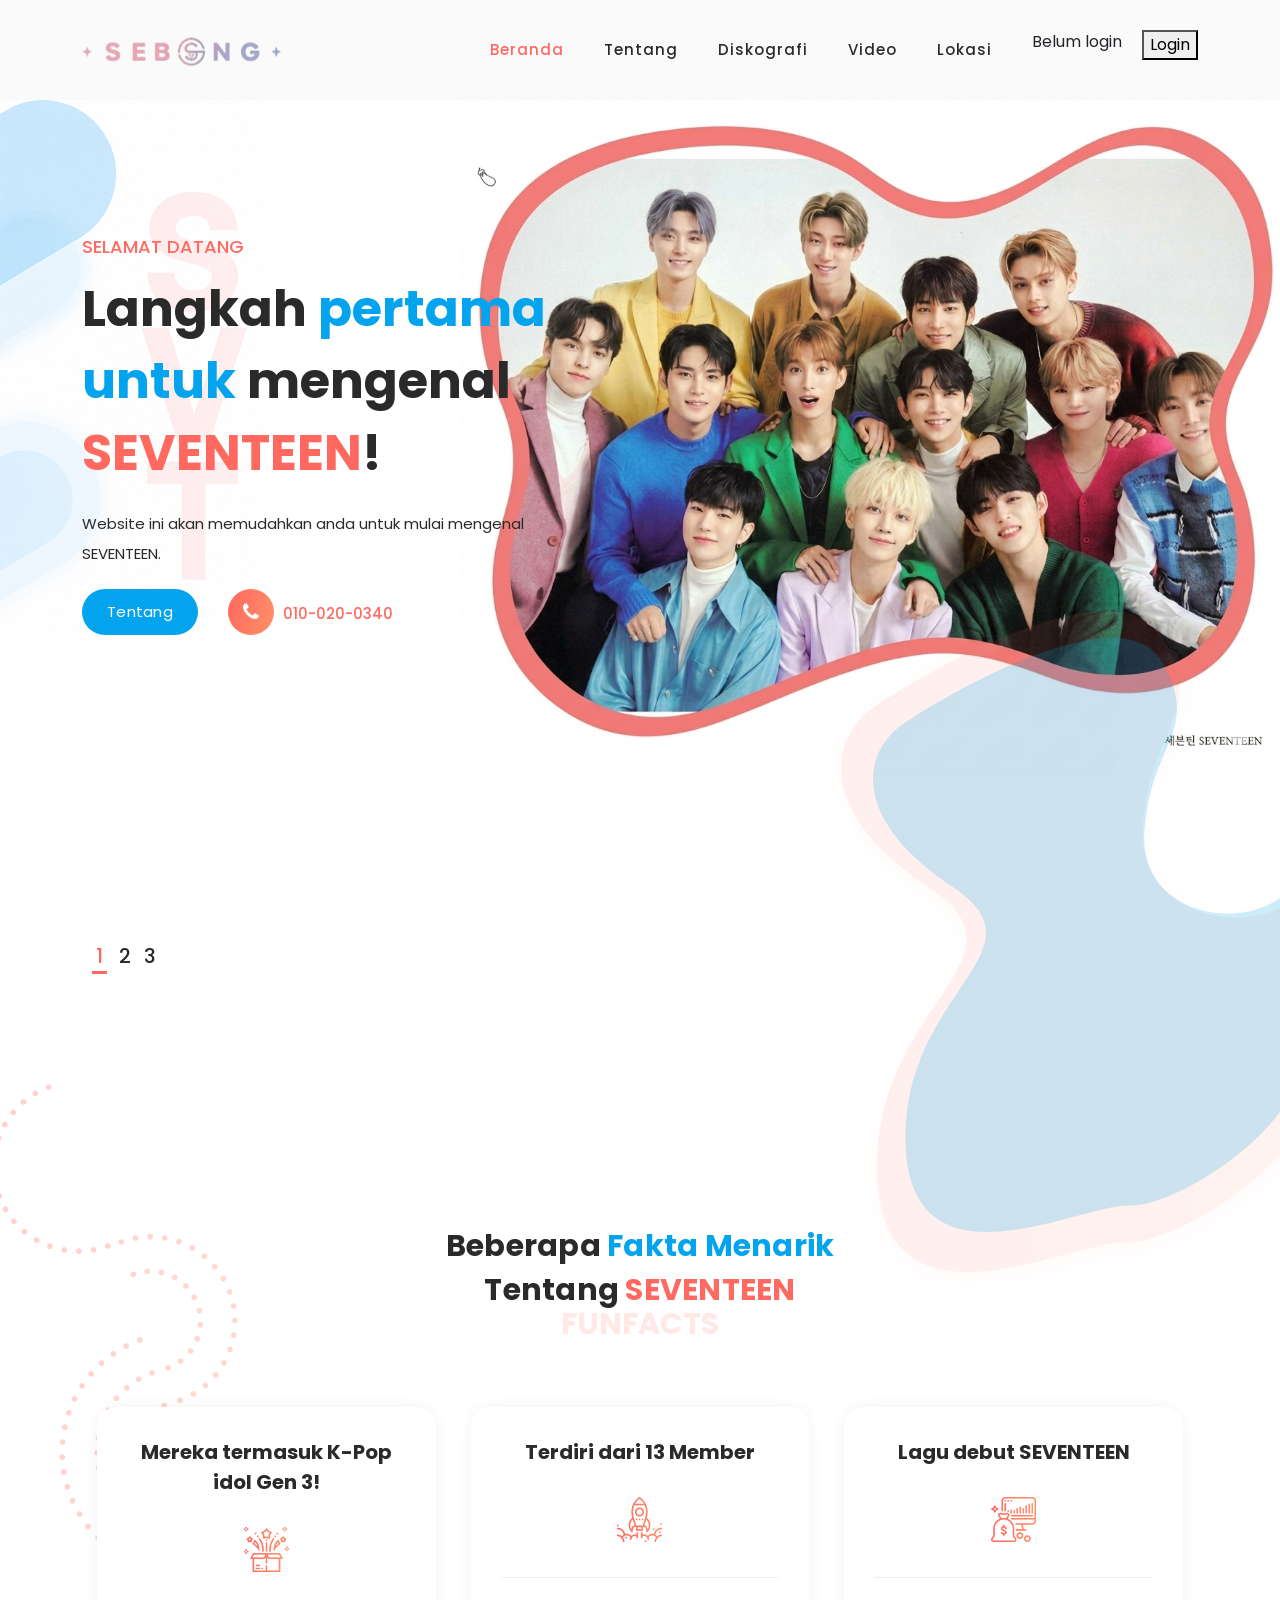
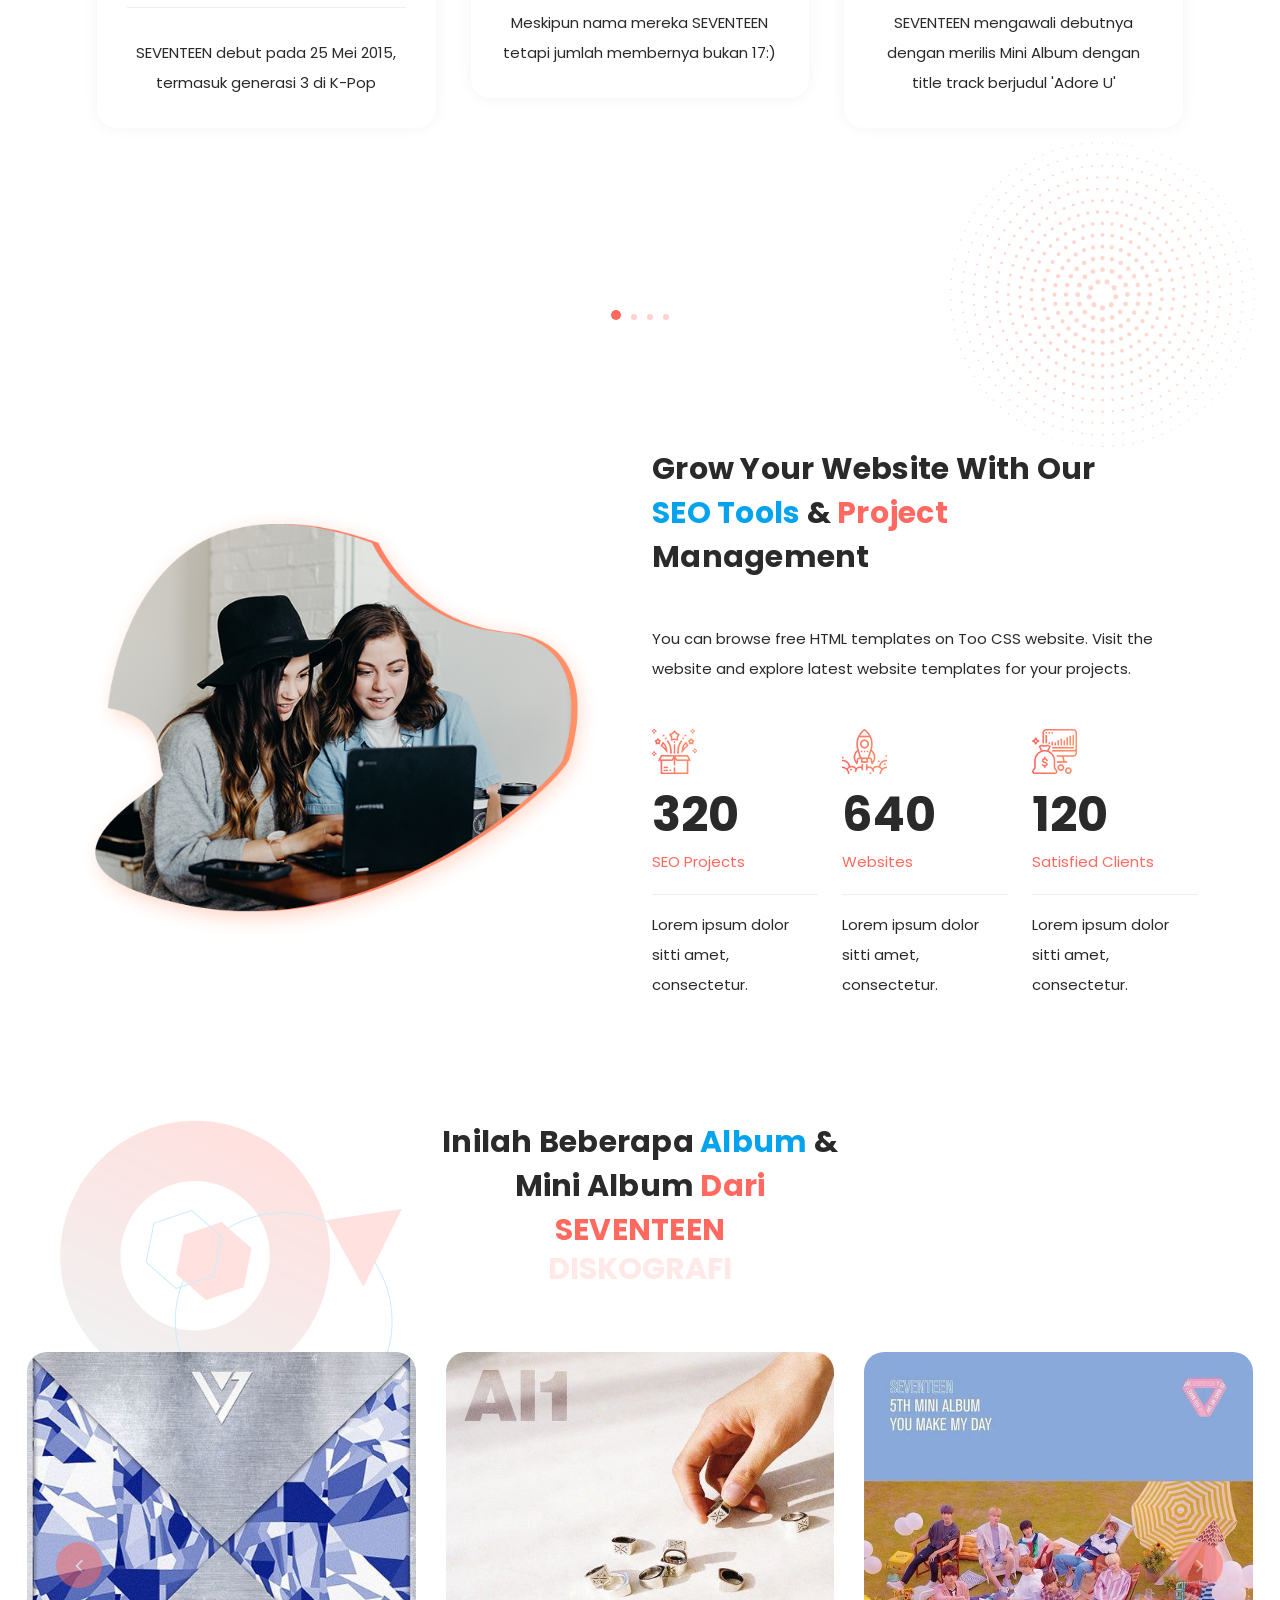
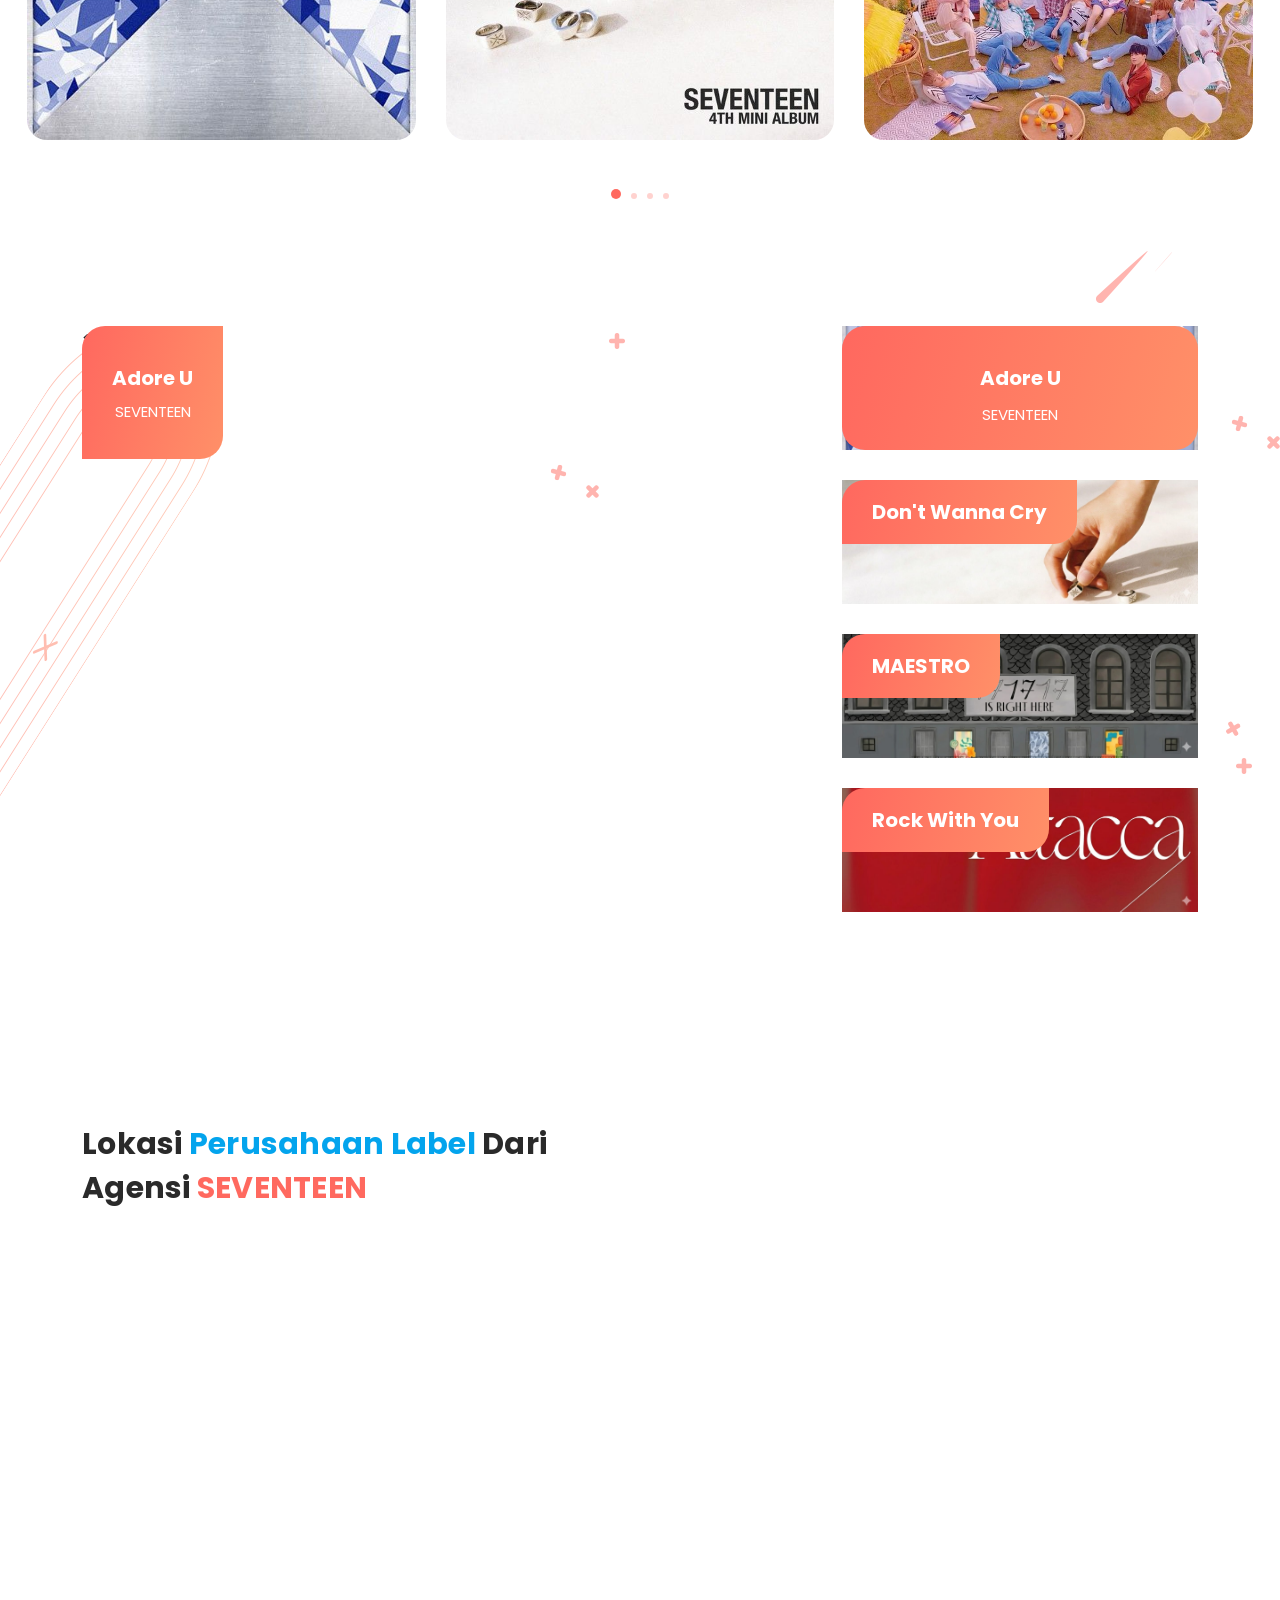
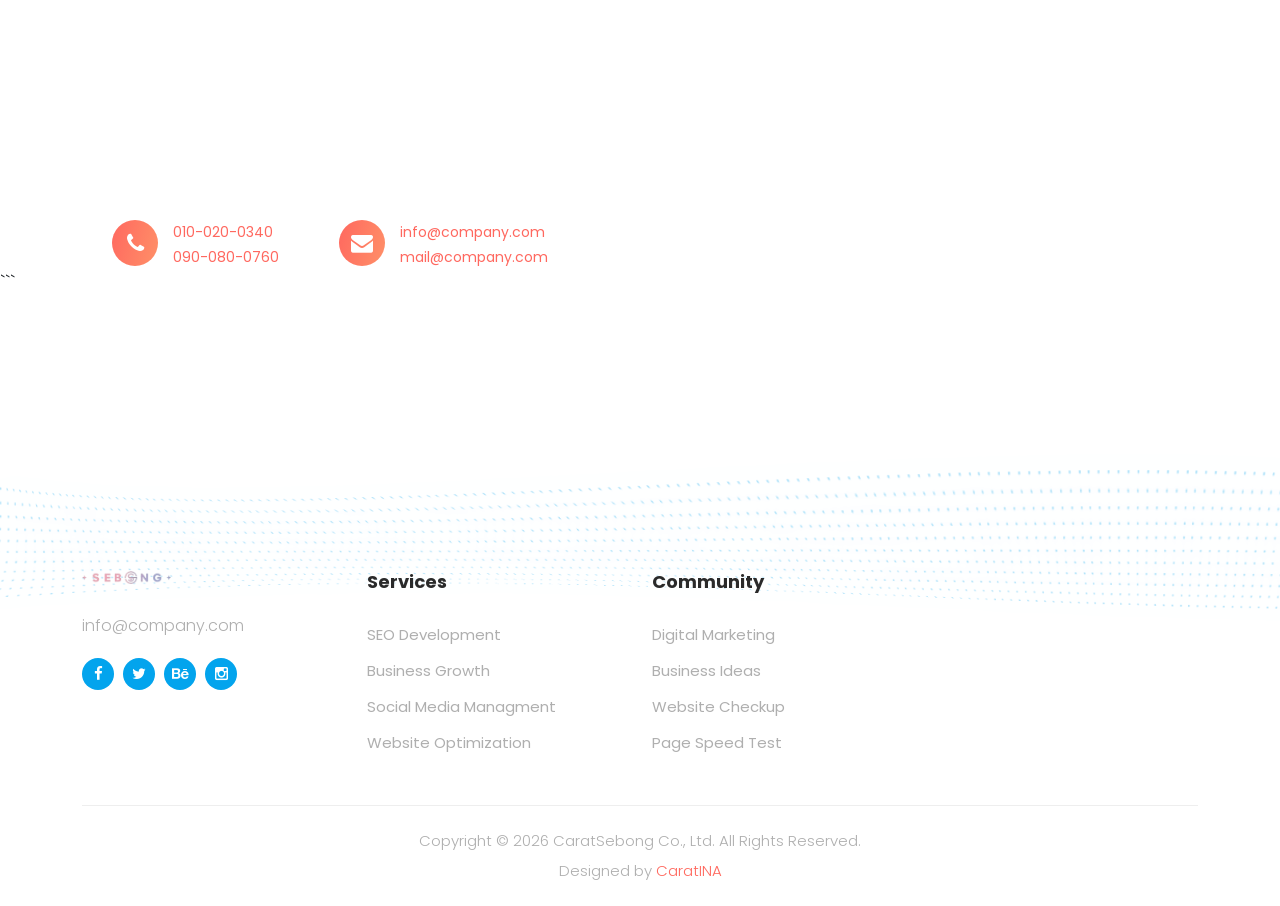
==== index.html @ f2893482 "Update index.html" ====
<!DOCTYPE html>
<html lang="en">

  <head>

    <meta charset="UTF-8">
    <meta name="viewport" content="width=device-width, initial-scale=1">
    <meta name="description" content="">
    <meta name="author" content="">
    <link rel="preconnect" href="https://fonts.gstatic.com">
    <link href="https://fonts.googleapis.com/css2?family=Poppins:wght@100;200;300;400;500;600;700;800;900&display=swap" rel="stylesheet">

    <title>RoseQuartz Serenity</title>

    <!-- Bootstrap core CSS -->
    <link href="vendor/bootstrap/css/bootstrap.min.css" rel="stylesheet">


    <!-- Additional CSS Files -->
    <link rel="stylesheet" href="assets/css/fontawesome.css">
    <link rel="stylesheet" href="assets/css/templatemo-onix-digital.css">
    <link rel="stylesheet" href="assets/css/animated.css">
    <link rel="stylesheet" href="assets/css/owl.css">
<!--

TemplateMo 565 Onix Digital

https://templatemo.com/tm-565-onix-digital

-->
  </head>

<body>

  <!-- ***** Preloader Start ***** -->
  <div id="js-preloader" class="js-preloader">
    <div class="preloader-inner">
      <span class="dot"></span>
      <div class="dots">
        <span></span>
        <span></span>
        <span></span>
      </div>
    </div>
  </div>
  <!-- ***** Preloader End ***** -->

  <!-- ***** Header Area Start ***** -->
  <header class="header-area header-sticky wow slideInDown" data-wow-duration="0.75s" data-wow-delay="0s">
    <div class="container">
      <div class="row">
        <div class="col-12">
          <nav class="main-nav">
            <!-- ***** Logo Start ***** -->
            <a href="index.html" class="logo">
              <img src="assets/images/ad2_removalai_preview.png">
            </a>
            <!-- ***** Logo End ***** -->
            <!-- ***** Menu Start ***** -->
            <ul class="nav">
               <li class="scroll-to-section"><a href="#top" class="active">Beranda</a></li>
               <li class="scroll-to-section"><a href="#about">Tentang</a></li>
               <li class="scroll-to-section"><a href="#portfolio">Diskografi</a></li>
               <li class="scroll-to-section"><a href="#video">Video</a></li> 
               <li class="scroll-to-section"><a href="#contact">Lokasi</a></li> 
               <li id="userInfo">Belum login</li>
                 <div id="authArea">
              <button onclick="goLogin()"class="nav-cta">Login</button>
                 </div> 
           </ul>
            
            <a class='menu-trigger'>
                <span>Menu</span>
            </a>
            <!-- ***** Menu End ***** -->
          </nav>
        </div>
      </div>
    </div>
  </header>
  <!-- ***** Header Area End ***** -->

  <div class="main-banner" id="top">
    <div class="container">
      <div class="row">
        <div class="col-lg-12">
          <div class="row">
            <div class="col-lg-6 align-self-center">
              <div class="owl-carousel owl-banner">
                <div class="item header-text">
                  <h6>Selamat Datang</h6>
                  <h2>Langkah <em>pertama untuk</em> mengenal <span>SEVENTEEN</span>!</h2>
                  <p>Website ini akan memudahkan anda untuk mulai mengenal SEVENTEEN.</p>
                  <div class="down-buttons">
                    <div class="main-blue-button-hover">
                      <a href="#about">Tentang</a>
                    </div>
                    <div class="call-button">
                      <a href="#"><i class="fa fa-phone"></i> 010-020-0340</a>
                    </div>
                  </div>
                </div>
                <div class="item header-text">
                  <h6>Lagu-lagu SEVENTEEN</h6>
                  <h2>Ingin tahu <em>dan menikmati</em> karya-karya mereka <span>lebih dalam?</span></h2>
                  <p>Di sini tempat yang tepat jika kalian menyukai genre musik pop dan hip-hop yang menyenangkan serta ingin mencoba mengenal SEVENTEEN!</p>
                  <div class="down-buttons">
                    <div class="main-blue-button-hover">
                      <a href="#portfolio">Diskografi</a>
                    </div>
                    <div class="call-button">
                      <a href="#"><i class="fa fa-phone"></i> 090-080-0760</a>
                    </div>
                  </div>
                </div>
                <div class="item header-text">
                  <h6>Musik Video SEVENTEEN</h6>
                  <h2>Lihat berbagai MV <em>dari lagu-lagu SEVENTEEN</em> untuk lebih paham <span>dengan maknanya!</span></h2>
                  <p>Ikuti keseruan dari alur berbagai MV mereka yang bervariasi! Dijamin tidak akan bosan jika anda ingin mulai menjadi penggemar SEVENTEEN!</p>
                  <div class="down-buttons">
                    <div class="main-blue-button-hover">
                      <a href="#video">Watch Videos</a>
                    </div>
                    <div class="call-button">
                      <a href="#"><i class="fa fa-phone"></i> 050-040-0320</a>
                    </div>
                  </div>
                </div>
              </div>
            </div>
          </div>
        </div>
      </div>
    </div>
  </div>

  <div id="services" class="our-services section">
    <div class="services-right-dec">
      <img src="assets/images/services-right-dec.png" alt="">
    </div>
    <div class="container">
      <div class="services-left-dec">
        <img src="assets/images/services-left-dec.png" alt="">
      </div>
      <div class="row">
        <div class="col-lg-6 offset-lg-3">
          <div class="section-heading">
            <h2>Beberapa <em>Fakta Menarik</em> Tentang <span>SEVENTEEN</span></h2>
            <span>Funfacts</span>
          </div>
        </div>
      </div>
      <div class="row">
        <div class="col-lg-12">
          <div class="owl-carousel owl-services">
            <div class="item">
              <h4>Mereka termasuk K-Pop idol Gen 3!</h4>
              <div class="icon"><img src="assets/images/service-icon-01.png" alt=""></div>
              <p>SEVENTEEN debut pada 25 Mei 2015, termasuk generasi 3 di K-Pop</p>
            </div>
            <div class="item">
              <h4>Terdiri dari 13 Member</h4>
              <div class="icon"><img src="assets/images/service-icon-02.png" alt=""></div>
              <p>Meskipun nama mereka SEVENTEEN tetapi jumlah membernya bukan 17:)</p>
            </div>
            <div class="item">
              <h4>Lagu debut SEVENTEEN</h4>
              <div class="icon"><img src="assets/images/service-icon-03.png" alt=""></div>
              <p>SEVENTEEN mengawali debutnya dengan merilis Mini Album dengan title track berjudul 'Adore U'</p>
            </div>
            <div class="item">
              <h4>Debut dari Agensi Kecil pada Zamannya</h4>
              <div class="icon"><img src="assets/images/service-icon-04.png" alt=""></div>
              <p>SEVENTEEN mengawali debutnya di bawah naungan agensi Pledis Entertaintment</p>
            </div>
            <div class="item">
              <h4>SEVENTEEN memiliki banyak konten kocak dan menarik</h4>
              <div class="icon"><img src="assets/images/service-icon-01.png" alt=""></div>
              <p>Salah satu yang paling populer adalah variety show mereka 'Going SEVENTEEN'</p>
            </div>
            <div class="item">
              <h4>Berhasil meraih trofi acara musik pertama mereka setelah 1 tahun debut</h4>
              <div class="icon"><img src="assets/images/service-icon-02.png" alt=""></div>
              <p>SEVENTEEN beerhasil meraih kemenangan pertama di Show Champion lewat lagu 'Pretty U'</p>
            </div>
            <div class="item">
              <h4>Memiliki 3 unit utama dalam satu grup</h4>
              <div class="icon"><img src="assets/images/service-icon-03.png" alt=""></div>
              <p>SEVENTEEN dibagi menjadi 3 unit utama yaitu vocal, performance, dan hip-hop</p>
            </div>
            <div class="item">
              <h4>Telah mendapatkan banyak penghargaan di acara musik Korea sejak debut mereka</h4>
              <div class="icon"><img src="assets/images/service-icon-04.png" alt=""></div>
              <p>SEVENTEEN telah memenangkan total 81 penghargaan di acara musik mingguan Korea Selatan</p>
            </div>
            <div class="item">
              <h4>Masih eksis hingga sekarang sebagai K-Pop gen 3</h4>
              <div class="icon"><img src="assets/images/service-icon-01.png" alt=""></div>
              <p>Hingga sekarang SEVENTEEN masih bersinar bersanding dengan gen 4 dan gen 5 karena dulu mereka bisa dibilang "terlambat" populer dibanding grup seangkatan mereka</p>
            </div>
            <div class="item">
              <h4>Sangat melekat dengan "Diamond"</h4>
              <div class="icon"><img src="assets/images/service-icon-02.png" alt=""></div>
              <p>Mereka seperti sudah ditakdirkan untuk menjadi SEVENTEEN, bahkan kelompok tahun lahir member jika diurutkan akan membentuk sebuah "Diamond"</p>
            </div>
            <div class="item">
              <h4>UI &amp; UX Design &amp; Development</h4>
              <div class="icon"><img src="assets/images/service-icon-03.png" alt=""></div>
              <p>Get to know more about the topic in details</p>
            </div>
            <div class="item">
              <h4>Discover the digital marketing trend</h4>
              <div class="icon"><img src="assets/images/service-icon-04.png" alt=""></div>
              <p>Get to know more about the topic in details</p>
            </div>
          </div>
        </div>
      </div>
    </div>
  </div>

  <div id="about" class="about-us section">
    <div class="container">
      <div class="row">
        <div class="col-lg-6 align-self-center">
          <div class="left-image">
            <img src="assets/images/about-left-image.png" alt="Two Girls working together">
          </div>
        </div>
        <div class="col-lg-6">
          <div class="section-heading">
            <h2>Grow your website with our <em>SEO Tools</em> &amp; <span>Project</span> Management</h2>
            <p>You can browse free HTML templates on Too CSS website. Visit the website and explore latest website templates for your projects.</p>
            <div class="row">
              <div class="col-lg-4">
                <div class="fact-item">
                  <div class="count-area-content">
                    <div class="icon">
                      <img src="assets/images/service-icon-01.png" alt="">
                    </div>
                    <div class="count-digit">320</div>
                    <div class="count-title">SEO Projects</div>
                    <p>Lorem ipsum dolor sitti amet, consectetur.</p>
                  </div>
                </div>
              </div>
              <div class="col-lg-4">
                <div class="fact-item">
                  <div class="count-area-content">
                    <div class="icon">
                      <img src="assets/images/service-icon-02.png" alt="">
                    </div>
                    <div class="count-digit">640</div>
                    <div class="count-title">Websites</div>
                    <p>Lorem ipsum dolor sitti amet, consectetur.</p>
                  </div>
                </div>
              </div>
              <div class="col-lg-4">
                <div class="fact-item">
                  <div class="count-area-content">
                    <div class="icon">
                      <img src="assets/images/service-icon-03.png" alt="">
                    </div>
                    <div class="count-digit">120</div>
                    <div class="count-title">Satisfied Clients</div>
                    <p>Lorem ipsum dolor sitti amet, consectetur.</p>
                  </div>
                </div>
              </div>
            </div>
          </div>
        </div>
      </div>
    </div>
  </div>

  <div id="portfolio" class="our-portfolio section">
    <div class="portfolio-left-dec">
      <img src="assets/images/portfolio-left-dec.png" alt="">
    </div>
    <div class="container">
      <div class="row">
        <div class="col-lg-6 offset-lg-3">
          <div class="section-heading">
            <h2>Inilah Beberapa <em>Album</em> &amp; Mini Album <span>dari SEVENTEEN</span></h2>
            <span>Diskografi</span>
          </div>
        </div>
      </div>
    </div>
    <div class="container-fluid">
      <div class="row">
        <div class="col-lg-12">
          <div class="owl-carousel owl-portfolio">
            <div class="item">
              <div class="thumb">
                <img src="assets/images/Seventeen 1st Mini Album - 17 Carat.jpg" alt="">
                <div class="hover-effect">
                  <div class="inner-content">
                    <a href="#"><h4>Mini Album 1</h4></a>
                    <span>17 Carat</span>
                  </div>
                </div>
              </div>
            </div>
            <div class="item">
              <div class="thumb">
                <img src="assets/images/[CD] SEVENTEEN – 4th Mini Album ‘Al1’.jpg" alt="">
                <div class="hover-effect">
                  <div class="inner-content">
                    <a href="#"><h4>Mini Album 2</h4></a>
                    <span>Al1</span>
                  </div>
                </div>
              </div>
            </div>
            <div class="item">
              <div class="thumb">
                <img src="assets/images/[032823] SEVENTEEN 5th Mini Album ‘YOU MAKE MY DAY’.jpg" alt="">
                <div class="hover-effect">
                  <div class="inner-content">
                    <a href="#"><h4>Mini Album 3</h4></a>
                    <span>You Make My Day</span>
                  </div>
                </div>
              </div>
            </div>
            <div class="item">
              <div class="thumb">
                <img src="assets/images/Seventeen __ 24H _ Digital Cover.jpg" alt="">
                <div class="hover-effect">
                  <div class="inner-content">
                    <a href="#"><h4>Mini Album 4</h4></a>
                    <span>24H</span>
                  </div>
                </div>
              </div>
            </div>
            <div class="item">
              <div class="thumb">
                <img src="assets/images/SEVENTEEN💎.jpg" alt="">
                <div class="hover-effect">
                  <div class="inner-content">
                    <a href="#"><h4>Album 1</h4></a>
                    <span>;Semicolon</span>
                  </div>
                </div>
              </div>
            </div>
            <div class="item">
              <div class="thumb">
                <img src="assets/images/download.jpg" alt="">
                <div class="hover-effect">
                  <div class="inner-content">
                    <a href="#"><h4>Mini Album 5</h4></a>
                    <span>Attacca</span>
                  </div>
                </div>
              </div>
            </div>
            <div class="item">
              <div class="thumb">
                <img src="assets/images/SEVENTEEN.jpg" alt="">
                <div class="hover-effect">
                  <div class="inner-content">
                    <a href="#"><h4>Album 2</h4></a>
                    <span>Face The Sun</span>
                  </div>
                </div>
              </div>
            </div>
            <div class="item">
              <div class="thumb">
                <img src="assets/images/SEVENTEEN (세븐틴) '_WORLD' Official MV - YouTube.jpg" alt="">
                <div class="hover-effect">
                  <div class="inner-content">
                    <a href="#"><h4>Album 3</h4></a>
                    <span>Sector 17</span>
                  </div>
                </div>
              </div>
            </div>
            <div class="item">
              <div class="thumb">
                <img src="assets/images/Seventeen album cover «FML».jpg" alt="">
                <div class="hover-effect">
                  <div class="inner-content">
                    <a href="#"><h4>Mini Album 6</h4></a>
                    <span>FML</span>
                  </div>
                </div>
              </div>
            </div>
            <div class="item">
              <div class="thumb">
                <img src="assets/images/230706 [TWITTER] SEVENTEEN JAPAN.jpg" alt="">
                <div class="hover-effect">
                  <div class="inner-content">
                    <a href="#"><h4>Album 4</h4></a>
                    <span>Always Yours</span>
                  </div>
                </div>
              </div>
            </div>
            <div class="item">
              <div class="thumb">
                <img src="assets/images/[102323] SEVENTEEN 11th Mini Album ‘SEVENTEENTH HEAVEN’.jpg" alt="">
                <div class="hover-effect">
                  <div class="inner-content">
                    <a href="#"><h4>Mini Album 7</h4></a>
                    <span>Seventeenth Heaven</span>
                  </div>
                </div>
              </div>
            </div>
            <div class="item">
              <div class="thumb">
                <img src="assets/images/SEVENTEEN 1st Best Album “17 IS RIGHT HERE” Cover.jpg" alt="">
                <div class="hover-effect">
                  <div class="inner-content">
                    <a href="#"><h4>Album 5</h4></a>
                    <span>17 Is Right Here</span>
                  </div>
                </div>
              </div>
            </div>
          </div>
        </div>
      </div>
    </div>
  </div>

  <div id="video" class="our-videos section">
    <div class="videos-left-dec">
      <img src="assets/images/videos-left-dec.png" alt="">
    </div>
    <div class="videos-right-dec">
      <img src="assets/images/videos-right-dec.png" alt="">
    </div>
    <div class="container">
      <div class="row">
        <div class="col-lg-12">
          <div class="naccs">
            <div class="grid">
              <div class="row">
                <div class="col-lg-8">
                  <ul class="nacc">
                    <li class="active">
                      <div>
                        <div class="thumb">
                          <<iframe width="100%" height="auto" src="https://www.youtube.com/embed/9rUFQJrCT7M?list=RD9rUFQJrCT7M" title="[M/V] 세븐틴(SEVENTEEN)-아낀다 (Adore U)" frameborder="0" allow="accelerometer; autoplay; clipboard-write; encrypted-media; gyroscope; picture-in-picture; web-share" referrerpolicy="strict-origin-when-cross-origin" allowfullscreen></iframe>
                          <div class="overlay-effect">
                            <a href="#"><h4>Adore U</h4></a>
                            <span>SEVENTEEN</span>
                          </div>
                        </div>
                      </div>
                    </li>
                    <li>
                      <div>
                        <div class="thumb">
                          <<iframe width="100%" height="auto" src="https://www.youtube.com/embed/zEkg4GBQumc?list=RDzEkg4GBQumc" title="[M/V] SEVENTEEN(세븐틴) - 울고 싶지 않아 (Don&#39;t Wanna Cry)" frameborder="0" allow="accelerometer; autoplay; clipboard-write; encrypted-media; gyroscope; picture-in-picture; web-share" referrerpolicy="strict-origin-when-cross-origin" allowfullscreen></iframe>
                          <div class="overlay-effect">
                            <a href="#"><h4>Don't Wanna Cry</h4></a>
                            <span>SEVENTEEN</span>
                          </div>
                        </div>
                      </div>
                    </li>
                    <li>
                      <div>
                        <div class="thumb">
                         <<iframe width="100%" height="auto" src="https://www.youtube.com/embed/ThI0pBAbFnk?list=RDThI0pBAbFnk" title="SEVENTEEN (세븐틴) &#39;MAESTRO&#39; Official MV" frameborder="0" allow="accelerometer; autoplay; clipboard-write; encrypted-media; gyroscope; picture-in-picture; web-share" referrerpolicy="strict-origin-when-cross-origin" allowfullscreen></iframe>
                         <div class="overlay-effect">
                            <a href="#"><h4>MAESTRO</h4></a>
                            <span>SEVENTEEN</span>
                          </div>
                        </div>
                      </div>
                    </li>
                    <li>
                      <div>
                        <div class="thumb">
                         <<iframe width="100%" height="auto" src="https://www.youtube.com/embed/WpuatuzSDK4?list=RDWpuatuzSDK4" title="SEVENTEEN (세븐틴) &#39;Rock with you&#39; Official MV" frameborder="0" allow="accelerometer; autoplay; clipboard-write; encrypted-media; gyroscope; picture-in-picture; web-share" referrerpolicy="strict-origin-when-cross-origin" allowfullscreen></iframe>
                         <div class="overlay-effect">
                            <a href="#"><h4>Rock With You</h4></a>
                            <span>SEVENTEEN</span>
                          </div>
                        </div>
                      </div>
                    </li>
                  </ul>
                </div>
                <div class="col-lg-4">
                  <div class="menu">
                    <div class="active">
                      <div class="thumb">
                        <img src="assets/images/17Carat-thumbnail.jpeg" alt="">
                        <div class="inner-content">
                          <h4>Adore U</h4>
                          <span>SEVENTEEN</span>
                        </div>
                      </div>
                    </div>
                    <div>
                      <div class="thumb">
                        <img src="assets/images/Al1DontWannaCry-thumbnail.jpeg" alt="">
                        <div class="inner-content">
                          <h4>Don't Wanna Cry</h4>
                          <span>SEVENTEEN</span>
                        </div>
                      </div>
                    </div>
                    <div>
                      <div class="thumb">
                        <img src="assets/images/17RightHere-thumbnail.jpeg" alt="Marketing">
                        <div class="inner-content">
                          <h4>MAESTRO</h4>
                          <span>SEVENTEEN</span>
                        </div>
                      </div>
                    </div>
                    <div>
                      <div class="thumb">
                        <img src="assets/images/Attacca-thumbnail.jpeg" alt="SEO Work">
                        <div class="inner-content">
                          <h4>Rock With You</h4>
                          <span>SEVENTEEN</span>
                        </div>
                      </div>
                    </div>
                  </div>
                </div>             
              </div>
            </div>
          </div>
        </div>
      </div>
    </div>
  </div>

  <div id="contact" class="contact-us section">
  <div class="container">
    <div class="row">
      
      <div class="col-lg-7">
        <div class="section-heading">
          <h2>Lokasi <em>perusahaan label </em> dari agensi  <span>SEVENTEEN</span></h2>
        </div> <div id="map">
          <iframe 
            src="https://www.google.com/maps/embed?pb=!1m18!1m12!1m3!1d3007.7332541875785!2d126.96147487568048!3d37.524420372049455!2m3!1f0!2f0!3f0!3m2!1i1024!2i768!4f13.1!3m3!1m2!1s0x357ca1adbde4193d%3A0xb66b720a6871a40a!2sHybe%20Headquarters!5e1!3m2!1sid!2sid!4v1781145952493!5m2!1sid!2sid" 
            width="100%" 
            height="550" 
            style="border:0; display: block; margin: 0 auto; border-radius: 15px;" 
            allowfullscreen="" 
            loading="lazy" 
            referrerpolicy="no-referrer-when-downgrade">
          </iframe>

          <div class="info" style="margin-top: 20px;">
            <span><i class="fa fa-phone"></i> <a href="#">010-020-0340<br>090-080-0760</a></span>
            <span><i class="fa fa-envelope"></i> <a href="#">info@company.com<br>mail@company.com</a></span>
          </div>
        </div> </div> </div> </div> </div> ```

    <div class="contact-dec">
      <img src="assets/images/contact-dec.png" alt="">
    </div>
    <div class="contact-left-dec">
      <img src="assets/images/contact-left-dec.png" alt="">
    </div>
  </div>

  <div class="footer-dec">
    <img src="assets/images/footer-dec.png" alt="">
  </div>

  <footer>
    <div class="container">
      <div class="row">
        <div class="col-lg-3">
          <div class="about footer-item">
            <div class="logo">
              <a href="#"><img src="assets/images/ad2_removalai_preview.png" alt="Onix Digital TemplateMo"></a>
            </div>
            <a href="#">info@company.com</a>
            <ul>
              <li><a href="#"><i class="fa fa-facebook"></i></a></li>
              <li><a href="#"><i class="fa fa-twitter"></i></a></li>
              <li><a href="#"><i class="fa fa-behance"></i></a></li>
              <li><a href="#"><i class="fa fa-instagram"></i></a></li>
            </ul>
          </div>
        </div>
        <div class="col-lg-3">
          <div class="services footer-item">
            <h4>Services</h4>
            <ul>
              <li><a href="#">SEO Development</a></li>
              <li><a href="#">Business Growth</a></li>
              <li><a href="#">Social Media Managment</a></li>
              <li><a href="#">Website Optimization</a></li>
            </ul>
          </div>
        </div>
        <div class="col-lg-3">
          <div class="community footer-item">
            <h4>Community</h4>
            <ul>
              <li><a href="#">Digital Marketing</a></li>
              <li><a href="#">Business Ideas</a></li>
              <li><a href="#">Website Checkup</a></li>
              <li><a href="#">Page Speed Test</a></li>
            </ul>
          </div>
        </div>

        <div class="col-lg-12">
          <div class="copyright">
            <p>Copyright © 2026 CaratSebong Co., Ltd. All Rights Reserved. 
            <br>
            Designed by <a rel="nofollow" href="https://templatemo.com" title="free CSS templates">CaratINA</a></p>
          </div>
        </div>
      </div>
    </div>
  </footer>


  <!-- Scripts -->
  <script src="vendor/jquery/jquery.min.js"></script>
  <script src="vendor/bootstrap/js/bootstrap.bundle.min.js"></script>
  <script src="assets/js/owl-carousel.js"></script>
  <script src="assets/js/animation.js"></script>
  <script src="assets/js/imagesloaded.js"></script>
  <script src="assets/js/custom.js"></script>

  <script>
  // Acc
    $(document).on("click", ".naccs .menu div", function() {
      var numberIndex = $(this).index();

      if (!$(this).is("active")) {
          $(".naccs .menu div").removeClass("active");
          $(".naccs ul li").removeClass("active");

          $(this).addClass("active");
          $(".naccs ul").find("li:eq(" + numberIndex + ")").addClass("active");

          var listItemHeight = $(".naccs ul")
            .find("li:eq(" + numberIndex + ")")
            .innerHeight();
          $(".naccs ul").height(listItemHeight + "px");
        }
    });
  </script>
   <script src="login/js/welcome.js"></script>
</body>
</html>
---- assets/css/templatemo-onix-digital.css ----
/*

TemplateMo 565 Onix Digital

https://templatemo.com/tm-565-onix-digital


------------------------------------------------
Table of contents
------------------------------------------------
01. font & reset css
02. reset
03. global styles
04. header
05. banner
06. features
07. testimonials
08. contact
09. footer
10. preloader
11. search
12. portfolio

--------------------------------------------- */
/* 
---------------------------------------------
font & reset css
--------------------------------------------- 
*/
@import url('https://fonts.googleapis.com/css2?family=Poppins:wght@100;200;300;400;500;600;700;800;900&display=swap');
/* 
---------------------------------------------
reset
--------------------------------------------- 
*/
html, body, div, span, applet, object, iframe, h1, h2, h3, h4, h5, h6, p, blockquote, div
pre, a, abbr, acronym, address, big, cite, code, del, dfn, em, font, img, ins, kbd, q,
s, samp, small, strike, strong, sub, sup, tt, var, b, u, i, center, dl, dt, dd, ol, ul, li,
figure, header, nav, section, article, aside, footer, figcaption {
  margin: 0;
  padding: 0;
  border: 0;
  outline: 0;
}

/* clear fix */
.grid:after {
  content: '';
  display: block;
  clear: both;
}

/* ---- .grid-item ---- */

.grid-sizer,
.grid-item {
  width: 50%;
}

.grid-item {
  float: left;
}

.grid-item img {
  display: block;
  max-width: 100%;
}

.clearfix:after {
  content: ".";
  display: block;
  clear: both;
  visibility: hidden;
  line-height: 0;
  height: 0;
}

.clearfix {
  display: inline-block;
}

html[xmlns] .clearfix {
  display: block;
}

* html .clearfix {
  height: 1%;
}

ul, li {
  padding: 0;
  margin: 0;
  list-style: none;
}

header, nav, section, article, aside, footer, hgroup {
  display: block;
}

* {
  box-sizing: border-box;
}

html, body {
  font-family: 'Poppins', sans-serif;
  font-weight: 400;
  background-color: #fff;
  -ms-text-size-adjust: 100%;
  -webkit-font-smoothing: antialiased;
  -moz-osx-font-smoothing: grayscale;
}

a {
  text-decoration: none !important;
}

h1, h2, h3, h4, h5, h6 {
  margin-top: 0px;
  margin-bottom: 0px;
}

ul {
  margin-bottom: 0px;
}

p {
  font-size: 15px;
  line-height: 30px;
  color: #2a2a2a;
}

img {
  width: 100%;
  overflow: hidden;
}

/* 
---------------------------------------------
global styles
--------------------------------------------- 
*/
html,
body {
  background: #fff;
  font-family: 'Poppins', sans-serif;
}

::selection {
  background: #03a4ed;
  color: #fff;
}

::-moz-selection {
  background: #03a4ed;
  color: #fff;
}

@media (max-width: 991px) {
  html, body {
    overflow-x: hidden;
  }
  .mobile-top-fix {
    margin-top: 30px;
    margin-bottom: 0px;
  }
  .mobile-bottom-fix {
    margin-bottom: 30px;
  }
  .mobile-bottom-fix-big {
    margin-bottom: 60px;
  }
}

.page-section {
  margin-top: 120px;
}

.section-heading h2 {
  font-size: 30px;
  text-transform: capitalize;
  color: #2a2a2a;
  font-weight: 700;
  letter-spacing: 0.25px;
  position: relative;
  z-index: 2;
  line-height: 44px;
  margin-bottom: -5px;
}

.section-heading h2 em {
  font-style: normal;
  color: #03a4ed;
}

.section-heading h2 span {
  color: #ff695f;
  font-weight: 700;
  opacity: 1;
  text-transform: capitalize;
}

.section-heading span {
  font-size: 30px;
  text-transform: uppercase;
  font-weight: 700;
  color: #ff695f;
  opacity: 0.15;
}

.main-blue-button a {
  display: inline-block;
  background-color: #03a4ed;
  font-size: 15px;
  font-weight: 400;
  color: #fff;
  text-transform: capitalize;
  padding: 12px 25px;
  border-radius: 23px;
  letter-spacing: 0.25px;
}

.main-blue-button-hover a {
  display: inline-block;
  background-color: #03a4ed;
  font-size: 15px;
  font-weight: 400;
  color: #fff;
  text-transform: capitalize;
  padding: 12px 25px;
  border-radius: 23px;
  letter-spacing: 0.25px;
  transition: all .3s;
}

.main-blue-button-hover a:hover {
  background-color: #ff695f;
}

.main-red-button a {
  display: inline-block;
  background-color: #ff695f;
  font-size: 15px;
  font-weight: 400;
  color: #fff;
  text-transform: capitalize;
  padding: 12px 25px;
  border-radius: 23px;
  letter-spacing: 0.25px;
}

.main-red-button-hover a {
  display: inline-block;
  background-color: #ff695f;
  font-size: 15px;
  font-weight: 400;
  color: #fff;
  text-transform: capitalize;
  padding: 12px 25px;
  border-radius: 23px;
  letter-spacing: 0.25px;
  transition: all .3s;
}

.main-red-button-hover a:hover {
  background-color: #03a4ed;
}

.main-white-button a {
  display: inline-block;
  background-color: #fff;
  font-size: 15px;
  font-weight: 400;
  color: #ff695f;
  text-transform: capitalize;
  padding: 12px 25px;
  border-radius: 23px;
  letter-spacing: 0.25px;
}

/* 
---------------------------------------------
header
--------------------------------------------- 
*/

.background-header {
  background-color: #fff!important;
  height: 80px!important;
  position: fixed!important;
  top: 0px;
  left: 0px;
  right: 0px;
  box-shadow: 0px 0px 10px rgba(0,0,0,0.15)!important;
}

.background-header .logo,
.background-header .main-nav .nav li a {
  color: #1e1e1e!important;
}

.background-header .main-nav .nav li:hover a {
  color: #ff685f!important;
}

.background-header .nav li a.active {
  color: #ff685f!important;
}

.header-area {
  background-color: #fafafa;
  position: absolute;
  top: 0px;
  left: 0px;
  right: 0px;
  z-index: 100;
  height: 100px;
  -webkit-transition: all .5s ease 0s;
  -moz-transition: all .5s ease 0s;
  -o-transition: all .5s ease 0s;
  transition: all .5s ease 0s;
}

.header-area .main-nav {
  min-height: 80px;
  background: transparent;
}

.header-area .main-nav .logo {
  line-height: 100px;
  color: #fff;
  font-size: 28px;
  font-weight: 700;
  text-transform: uppercase;
  letter-spacing: 2px;
  float: left;
  -webkit-transition: all 0.3s ease 0s;
  -moz-transition: all 0.3s ease 0s;
  -o-transition: all 0.3s ease 0s;
  transition: all 0.3s ease 0s;
}

.background-header .main-nav .logo {
  line-height: 75px;
}

.background-header .main-nav .nav {
  margin-top: 20px !important;
}

.header-area .main-nav .nav {
  float: right;
  margin-top: 30px;
  margin-right: 0px;
  background-color: transparent;
  -webkit-transition: all 0.3s ease 0s;
  -moz-transition: all 0.3s ease 0s;
  -o-transition: all 0.3s ease 0s;
  transition: all 0.3s ease 0s;
  position: relative;
  z-index: 999;
}

.header-area .main-nav .nav li {
  padding-left: 20px;
  padding-right: 20px;
}

.header-area .main-nav .nav li:last-child {
  padding-right: 0px;
  padding-left: 40px;
}

.header-area .main-nav .nav li:last-child a ,
.background-header .main-nav .nav li:last-child a {
  color: #fff !important;
  padding: 0px 20px;
  font-weight: 400;
}

.header-area .main-nav .nav li:last-child a:hover,
.header-area .main-nav .nav li:last-child a.active {
  color: #fff !important;
}

.header-area .main-nav .nav li:last-child .main-red-button-hover a:hover,
.background-header .main-nav .nav li:last-child .main-red-button-hover a:hover {
  background-color: #03a4ed !important;
}

.header-area .main-nav .nav li a {
  display: block;
  font-weight: 500;
  font-size: 15px;
  color: #2a2a2a;
  text-transform: capitalize;
  -webkit-transition: all 0.3s ease 0s;
  -moz-transition: all 0.3s ease 0s;
  -o-transition: all 0.3s ease 0s;
  transition: all 0.3s ease 0s;
  height: 40px;
  line-height: 40px;
  border: transparent;
  letter-spacing: 1px;
}

.header-area .main-nav .nav li a {
  color: #2a2a2a;
}

.header-area .main-nav .nav li:hover a,
.header-area .main-nav .nav li a.active {
  color: #ff685f!important;
}

.background-header .main-nav .nav li:hover a,
.background-header .main-nav .nav li a.active {
  color: #ff685f!important;
  opacity: 1;
}

.header-area .main-nav .nav li.submenu {
  position: relative;
  padding-right: 30px;
}

.header-area .main-nav .nav li.submenu:after {
  font-family: FontAwesome;
  content: "\f107";
  font-size: 12px;
  color: #2a2a2a;
  position: absolute;
  right: 18px;
  top: 12px;
}

.background-header .main-nav .nav li.submenu:after {
  color: #2a2a2a;
}

.header-area .main-nav .nav li.submenu ul {
  position: absolute;
  width: 200px;
  box-shadow: 0 2px 28px 0 rgba(0, 0, 0, 0.06);
  overflow: hidden;
  top: 50px;
  opacity: 0;
  transform: translateY(+2em);
  visibility: hidden;
  z-index: -1;
  transition: all 0.3s ease-in-out 0s, visibility 0s linear 0.3s, z-index 0s linear 0.01s;
}

.header-area .main-nav .nav li.submenu ul li {
  margin-left: 0px;
  padding-left: 0px;
  padding-right: 0px;
}

.header-area .main-nav .nav li.submenu ul li a {
  opacity: 1;
  display: block;
  background: #f7f7f7;
  color: #2a2a2a!important;
  padding-left: 20px;
  height: 40px;
  line-height: 40px;
  -webkit-transition: all 0.3s ease 0s;
  -moz-transition: all 0.3s ease 0s;
  -o-transition: all 0.3s ease 0s;
  transition: all 0.3s ease 0s;
  position: relative;
  font-size: 13px;
  font-weight: 400;
  border-bottom: 1px solid #eee;
}

.header-area .main-nav .nav li.submenu ul li a:hover {
  background: #fff;
  color: #ff685f!important;
  padding-left: 25px;
}

.header-area .main-nav .nav li.submenu ul li a:hover:before {
  width: 3px;
}

.header-area .main-nav .nav li.submenu:hover ul {
  visibility: visible;
  opacity: 1;
  z-index: 1;
  transform: translateY(0%);
  transition-delay: 0s, 0s, 0.3s;
}

.header-area .main-nav .menu-trigger {
  cursor: pointer;
  display: block;
  position: absolute;
  top: 33px;
  width: 32px;
  height: 40px;
  text-indent: -9999em;
  z-index: 99;
  right: 40px;
  display: none;
}

.background-header .main-nav .menu-trigger {
  top: 23px;
}

.header-area .main-nav .menu-trigger span,
.header-area .main-nav .menu-trigger span:before,
.header-area .main-nav .menu-trigger span:after {
  -moz-transition: all 0.4s;
  -o-transition: all 0.4s;
  -webkit-transition: all 0.4s;
  transition: all 0.4s;
  background-color: #1e1e1e;
  display: block;
  position: absolute;
  width: 30px;
  height: 2px;
  left: 0;
}

.background-header .main-nav .menu-trigger span,
.background-header .main-nav .menu-trigger span:before,
.background-header .main-nav .menu-trigger span:after {
  background-color: #1e1e1e;
}

.header-area .main-nav .menu-trigger span:before,
.header-area .main-nav .menu-trigger span:after {
  -moz-transition: all 0.4s;
  -o-transition: all 0.4s;
  -webkit-transition: all 0.4s;
  transition: all 0.4s;
  background-color: #1e1e1e;
  display: block;
  position: absolute;
  width: 30px;
  height: 2px;
  left: 0;
  width: 75%;
}

.background-header .main-nav .menu-trigger span:before,
.background-header .main-nav .menu-trigger span:after {
  background-color: #1e1e1e;
}

.header-area .main-nav .menu-trigger span:before,
.header-area .main-nav .menu-trigger span:after {
  content: "";
}

.header-area .main-nav .menu-trigger span {
  top: 16px;
}

.header-area .main-nav .menu-trigger span:before {
  -moz-transform-origin: 33% 100%;
  -ms-transform-origin: 33% 100%;
  -webkit-transform-origin: 33% 100%;
  transform-origin: 33% 100%;
  top: -10px;
  z-index: 10;
}

.header-area .main-nav .menu-trigger span:after {
  -moz-transform-origin: 33% 0;
  -ms-transform-origin: 33% 0;
  -webkit-transform-origin: 33% 0;
  transform-origin: 33% 0;
  top: 10px;
}

.header-area .main-nav .menu-trigger.active span,
.header-area .main-nav .menu-trigger.active span:before,
.header-area .main-nav .menu-trigger.active span:after {
  background-color: transparent;
  width: 100%;
}

.header-area .main-nav .menu-trigger.active span:before {
  -moz-transform: translateY(6px) translateX(1px) rotate(45deg);
  -ms-transform: translateY(6px) translateX(1px) rotate(45deg);
  -webkit-transform: translateY(6px) translateX(1px) rotate(45deg);
  transform: translateY(6px) translateX(1px) rotate(45deg);
  background-color: #1e1e1e;
}

.background-header .main-nav .menu-trigger.active span:before {
  background-color: #1e1e1e;
}

.header-area .main-nav .menu-trigger.active span:after {
  -moz-transform: translateY(-6px) translateX(1px) rotate(-45deg);
  -ms-transform: translateY(-6px) translateX(1px) rotate(-45deg);
  -webkit-transform: translateY(-6px) translateX(1px) rotate(-45deg);
  transform: translateY(-6px) translateX(1px) rotate(-45deg);
  background-color: #1e1e1e;
}

.background-header .main-nav .menu-trigger.active span:after {
  background-color: #1e1e1e;
}

.header-area.header-sticky {
  min-height: 80px;
}

.header-area .nav {
  margin-top: 30px;
}

.header-area.header-sticky .nav li a.active {
  color: #ff685f;
}

@media (max-width: 1200px) {
  .header-area .main-nav .nav li {
    padding-left: 12px;
    padding-right: 12px;
  }
  .header-area .main-nav:before {
    display: none;
  }
}

@media (max-width: 992px) {
  .header-area .main-nav .nav li:last-child  ,
  .background-header .main-nav .nav li:last-child {
    display: none;
  }
  .header-area .main-nav .nav li:nth-child(6),
  .background-header .main-nav .nav li:nth-child(6) {
    padding-right: 0px;
  }
}

@media (max-width: 767px) {
  .background-header .main-nav .nav {
    margin-top: 80px !important;
  }
  .header-area .main-nav .logo {
    color: #1e1e1e;
  }
  .header-area.header-sticky .nav li a:hover,
  .header-area.header-sticky .nav li a.active {
    color: #ff685f!important;
    opacity: 1;
  }
  .header-area.header-sticky .nav li.search-icon a {
    width: 100%;
  }
  .header-area {
    background-color: #f7f7f7;
    padding: 0px 15px;
    height: 100px;
    box-shadow: none;
    text-align: center;
  }
  .header-area .container {
    padding: 0px;
  }
  .header-area .logo {
    margin-left: 30px;
  }
  .header-area .menu-trigger {
    display: block !important;
  }
  .header-area .main-nav {
    overflow: hidden;
  }
  .header-area .main-nav .nav {
    float: none;
    width: 100%;
    display: none;
    -webkit-transition: all 0s ease 0s;
    -moz-transition: all 0s ease 0s;
    -o-transition: all 0s ease 0s;
    transition: all 0s ease 0s;
    margin-left: 0px;
  }
  .background-header .nav {
    margin-top: 80px;
  }
  .header-area .main-nav .nav li:first-child {
    border-top: 1px solid #eee;
  }
  .header-area.header-sticky .nav {
    margin-top: 100px;
  }
  .header-area .main-nav .nav li {
    width: 100%;
    background: #fff;
    border-bottom: 1px solid #e7e7e7;
    padding-left: 0px !important;
    padding-right: 0px !important;
  }
  .header-area .main-nav .nav li a {
    height: 50px !important;
    line-height: 50px !important;
    padding: 0px !important;
    border: none !important;
    background: #f7f7f7 !important;
    color: #191a20 !important;
  }
  .header-area .main-nav .nav li a:hover {
    background: #eee !important;
    color: #ff685f!important;
  }
  .header-area .main-nav .nav li.submenu ul {
    position: relative;
    visibility: inherit;
    opacity: 1;
    z-index: 1;
    transform: translateY(0%);
    transition-delay: 0s, 0s, 0.3s;
    top: 0px;
    width: 100%;
    box-shadow: none;
    height: 0px;
  }
  .header-area .main-nav .nav li.submenu ul li a {
    font-size: 12px;
    font-weight: 400;
  }
  .header-area .main-nav .nav li.submenu ul li a:hover:before {
    width: 0px;
  }
  .header-area .main-nav .nav li.submenu ul.active {
    height: auto !important;
  }
  .header-area .main-nav .nav li.submenu:after {
    color: #3B566E;
    right: 25px;
    font-size: 14px;
    top: 15px;
  }
  .header-area .main-nav .nav li.submenu:hover ul, .header-area .main-nav .nav li.submenu:focus ul {
    height: 0px;
  }
}

@media (min-width: 767px) {
  .header-area .main-nav .nav {
    display: flex !important;
  }
}

/* 
---------------------------------------------
preloader
--------------------------------------------- 
*/

.js-preloader {
    position: fixed;
    top: 0;
    left: 0;
    right: 0;
    bottom: 0;
    background-color: #fff;
    display: -webkit-box;
    display: flex;
    -webkit-box-align: center;
    align-items: center;
    -webkit-box-pack: center;
    justify-content: center;
    opacity: 1;
    visibility: visible;
    z-index: 9999;
    -webkit-transition: opacity 0.25s ease;
    transition: opacity 0.25s ease;
}

.js-preloader.loaded {
    opacity: 0;
    visibility: hidden;
    pointer-events: none;
}

@-webkit-keyframes dot {
    50% {
        -webkit-transform: translateX(96px);
        transform: translateX(96px);
    }
}

@keyframes dot {
    50% {
        -webkit-transform: translateX(96px);
        transform: translateX(96px);
    }
}

@-webkit-keyframes dots {
    50% {
        -webkit-transform: translateX(-31px);
        transform: translateX(-31px);
    }
}

@keyframes dots {
    50% {
        -webkit-transform: translateX(-31px);
        transform: translateX(-31px);
    }
}

.preloader-inner {
    position: relative;
    width: 142px;
    height: 40px;
    background: #fff;
}

.preloader-inner .dot {
    position: absolute;
    width: 16px;
    height: 16px;
    top: 12px;
    left: 15px;
    background: #ff695f;
    border-radius: 50%;
    -webkit-transform: translateX(0);
    transform: translateX(0);
    -webkit-animation: dot 2.8s infinite;
    animation: dot 2.8s infinite;
}

.preloader-inner .dots {
    -webkit-transform: translateX(0);
    transform: translateX(0);
    margin-top: 12px;
    margin-left: 31px;
    -webkit-animation: dots 2.8s infinite;
    animation: dots 2.8s infinite;
}

.preloader-inner .dots span {
    display: block;
    float: left;
    width: 16px;
    height: 16px;
    margin-left: 16px;
    background: #ff695f;
    border-radius: 50%;
}



/* 
---------------------------------------------
Banner Style
--------------------------------------------- 
*/

.main-banner {
  background-repeat: no-repeat;
  background-position: center center;
  background-size: cover;
  padding: 236px 0px 130px 0px;
  position: relative;
  overflow: hidden;
}

.main-banner:after {
  content: '';
  background-image: url(../images/SVT_267x532.png);
  background-repeat: no-repeat;
  position: absolute;
  left: 0;
  top: 100px;
  width: 267px;
  height: 532px;
}

.main-banner:before {
  content: '';
  background-image: url(../images/Gemini_Generated_Image_ngfxt6ngfxt6ngfx.png);
  background-repeat: no-repeat;
  background-size: cover;
  position: absolute;
  right: 0;
  top: 100px;
  width: 819px;
  height: 674px;
}

.main-banner .item {
  margin-right: 45px;
}

.main-banner .item h6 {
  text-transform: uppercase;
  font-size: 18px;
  color: #ff695f;
  margin-bottom: 15px;
}

.main-banner .item h2 {
  font-size: 50px;
  font-weight: 700;
  color: #2a2a2a;
  line-height: 72px;
}

.main-banner .item h2 em {
  color: #03a4ed;
  font-style: normal;
}

.main-banner .item h2 span {
  color: #ff695f;
}

.main-banner .item p {
  margin: 20px 0px;
}

.main-banner .item .down-buttons {
  display: inline-flex;
}

.main-banner .item .down-buttons .call-button i {
  margin-right: 5px;
  width: 46px;
  height: 46px;
  display: inline-block;
  text-align: center;
  line-height: 46px;
  border-radius: 50%;
  background: rgb(255,104,95);
  background: linear-gradient(105deg, rgba(255,104,95,1) 0%, rgba(255,144,104,1) 100%);
  color: #fff;
  font-size: 20px;
}

.main-banner .item .down-buttons .call-button a {
  color: #ff695f;
  font-size: 15px;
  font-weight: 500;
  margin-left: 30px;
}

.main-banner .owl-dots {
  margin-top: 60px;
  counter-reset: dots;
}

.main-banner .owl-dot:before {
  counter-increment:dots;
  content: counter(dots);
  font-size: 20px;
  font-weight: 500;
  margin-left: 10px;
  color: #2a2a2a;
  width: 15px;
  display: inline-block;
  text-align: center;
  border-bottom: 3px solid transparent;
  transition: all .5s;
}

.main-banner .active:before {
  color: #ff685f;
  border-bottom: 3px solid #ff685f;
}


/* 
---------------------------------------------
Services Style
--------------------------------------------- 
*/

.our-services .services-left-dec img {
  width: 387px;
  height: 638px;
  left: -80px;
  top: -140px;
  position: absolute;
  z-index: 1;
}

.our-services .services-right-dec img {
  width: 305px;
  height: 305px;
  right: 25px;
  bottom: -120px;
  position: absolute;
  z-index: 1;
}

.our-services .container {
  position: relative;
}

.our-services {
  position: relative;
  margin-top: 0px;
  padding-top: 120px;
}

.our-services .section-heading {
  text-align: center;
  margin-bottom: 45px;
}

.our-services .section-heading h2 {
  margin: 0px 60px;
  margin-bottom: -10px;
}

.our-services .item {
  text-align: center;
  margin: 15px;
  border-radius: 20px;
  background-color: #fff;
  padding: 30px;
  box-shadow: 0px 0px 15px rgba(0,0,0,0.05);
}

.our-services .item h4 {
  font-size: 20px;
  font-weight: 700;
  color: #2a2a2a;
  margin-bottom: 30px;
  line-height: 30px;
}

.our-services .item .icon {
  width: 45px;
  height: 45px;
  margin: 0 auto;
}

.our-services .item p {
  margin-top: 35px;
  padding-top: 30px;
  border-top: 1px solid #eee;
}

.our-services .owl-dots {
  text-align: center;
  margin-top: 40px;
}
.our-services .owl-dots .owl-dot {
  width: 6px;
  height: 6px;
  background-color: #ff695f;
  border-radius: 50%;
  opacity: 0.3;
  margin: 0px 5px;
}

.our-services .owl-dots .active {
  opacity: 1;
  width: 10px;
  height: 10px;
}


/* 
---------------------------------------------
About
--------------------------------------------- 
*/

.about-us {
  margin-top: 0px;
  padding-top: 120px;
}

.about-us .left-image {
  margin-right: 30px;
}

.about-us .section-heading h2 {
  margin-right: 60px;
}

.about-us .section-heading p {
  margin-top: 50px;
}

.about-us .fact-item .icon {
  width: 45px;
  height: 45px;
}

.about-us .fact-item {
  margin-top: 45px;
}

.about-us .fact-item .count-digit {
  font-size: 48px;
  font-weight: 700;
  color: #2a2a2a;
  margin-top: 5px;
}

.about-us .fact-item .count-title {
  font-size: 15px;
  color: #ff695f;
}

.about-us .fact-item p {
  margin-top: 20px;
  padding-top: 15px;
  border-top: 1px solid #eee;
}


/* 
---------------------------------------------
Portfolio
--------------------------------------------- 
*/

.our-portfolio .portfolio-left-dec img {
  width: 342px;
  height: 311px;
  left: 45px;
  top: 120px;
  position: absolute;
  z-index: 1;
}

.our-portfolio {
  padding-top: 120px;
  margin-top: 0px;
  position: relative;
}

.our-portfolio .section-heading {
  text-align: center;
  margin-bottom: 60px;
}

.our-portfolio .section-heading h2 {
  text-align: center;
  margin: 0px 60px 0px 60px;
  margin-bottom: -5px;
  position: relative;
  z-index: 1;
}

.our-portfolio {
  margin: 0px 15px;
}

.our-portfolio .item .thumb {
  position: relative;
}

.our-portfolio .item .thumb:hover .hover-effect {
  bottom: 30px;
}

.our-portfolio .item .thumb:hover img {
  opacity: 0.7;
}

.our-portfolio .item .hover-effect {
  position: absolute;
  background-image: url(../images/hover-bg.png);
  background-repeat: no-repeat;
  background-size: cover;
  transition: all .5s;
  bottom: -240px;
  right: 30px;
  width: 239px;
  height: 210px;
}

.our-portfolio .item .hover-effect .inner-content {
  position: absolute;
  right: 30px;
  bottom: 30px;
  text-align: right;
}

.our-portfolio .item .hover-effect .inner-content h4 {
  font-size: 20px;
  font-weight: 700;
  color: #fff;
  margin-bottom: 15px;
}

.our-portfolio .item .hover-effect .inner-content span {
  font-size: 15px;
  color: #fff;
}

.our-portfolio .item .thumb img {
  border-radius: 20px;
  transition: all .3s;
}

.owl-portfolio .owl-nav {
  position: absolute;
  top: 42%;
  width: 100%;
}

.owl-portfolio .owl-nav .owl-prev {
  position: absolute;
  left: 25px;
}

.owl-portfolio .owl-nav .owl-next {
  position: absolute;
  right: 30px;
}

.owl-portfolio .owl-nav .owl-prev span {
    color: transparent;
}

.owl-portfolio .owl-nav .owl-prev span:hover::after{
  opacity: 1;
}

.owl-portfolio .owl-nav .owl-prev span:after {
  width: 46px;
  height: 46px;
  background-color: #ff695f;
  display: inline-block;
  text-align: center;
  line-height: 46px;
  border-radius: 50%;
  color: #fff;
  content: '\f104';
  font-size: 22px;
  font-family: 'FontAwesome';
  transition: all .5s;
  opacity: 0.5;
}

.owl-portfolio .owl-nav .owl-next span {
    color: transparent;
}

.owl-portfolio .owl-nav .owl-next span:hover::after{
  opacity: 1;
}

.owl-portfolio .owl-nav .owl-next span:after {
  width: 46px;
  height: 46px;
  background-color: #ff695f;
  display: inline-block;
  text-align: center;
  line-height: 46px;
  border-radius: 50%;
  color: #fff;
  content: '\f105';
  font-size: 22px;
  font-family: 'FontAwesome';
  transition: all .5s;
  opacity: 0.5;
}

.owl-portfolio .owl-dots {
  text-align: center;
  margin-top: 40px;
}
.owl-portfolio .owl-dots .owl-dot {
  width: 6px;
  height: 6px;
  background-color: #ff695f;
  border-radius: 50%;
  opacity: 0.3;
  margin: 0px 5px;
}

.owl-portfolio .owl-dots .active {
  opacity: 1;
  width: 10px;
  height: 10px;
}

/* 
---------------------------------------------
Pricing
--------------------------------------------- 
*/

.pricing-tables .tables-left-dec img {
  width: 418px;
  height: 851px;
  left: 0;
  top: 120px;
  position: absolute;
  z-index: 1;
}

.pricing-tables .tables-right-dec img {
  width: 359px;
  height: 848px;
  right: 0;
  top: 45px;
  position: absolute;
  z-index: 1
}

.pricing-tables {
  z-index: 2;
  position: relative;
  padding-top: 120px;
  margin-top: 0px;
}

.pricing-tables .section-heading {
  text-align: center;
  margin-bottom: 60px;
}

.pricing-tables .section-heading h2 {
  text-align: center;
  margin: 0px 60px 0px 60px;
  margin-bottom: -5px;
  position: relative;
  z-index: 1;
}

.pricing-tables .item {
  position: relative;
  z-index: 2;
  background-repeat: no-repeat;
  background-size: cover;
  padding: 60px;
  text-align: center;
  box-shadow: 0px 0px 15px rgba(0,0,0,0.1);
  border-radius: 45px;
}

.pricing-tables .item h4 {
  font-size: 20px;
  font-weight: 700;
  color: #2a2a2a;
}

.pricing-tables .item em {
  color: #ff695f;
  font-size: 15px;
  display: block;
  margin-top: 25px;
  text-decoration: line-through;
  font-style: normal;
}

.pricing-tables .item span {
  font-size: 44px;
  color: #ff695f;
  font-weight: 700;
  display: block;
  margin-top: -5px;
}

.pricing-tables .item ul {
  margin-top: 30px;
}

.pricing-tables .item ul li {
  display: block;
  font-size: 15px;
  color: #7a7a7a;
  margin-bottom: 20px;
}

.pricing-tables .item .main-blue-button {
  margin-top: 40px;
}

.pricing-tables .first-item {
  background-image: url(../images/first-plan-bg.png);
}

.pricing-tables .second-item {
  background-image: url(../images/second-plan-bg.png);
}

.pricing-tables .third-item {
  background-image: url(../images/third-plan-bg.png);
}


/* 
---------------------------------------------
Subscribe
--------------------------------------------- 
*/

.subscribe {
  margin-top: 120px;
}

.subscribe .inner-content {
  background-image: url(../images/subscribe-bg.png);
  background-repeat: no-repeat;
  background-position: center center;
  background-size: cover;
  border-radius: 20px;
  padding: 60px 0px;
  width: 100%;
  position: relative;
}

.subscribe .inner-content:after {
  content: '';
  background-image: url(../images/subscribe-dec.png);
  position: absolute;
  width: 195px;
  height: 138px;
  background-repeat: no-repeat;
  background-position: center center;
  right: -20px;
  top: -20px;
}

.subscribe .inner-content h2 {
  font-size: 30px;
  color: #fff;
  font-weight: 700;
  text-align: center;
  margin-bottom: 25px;
}

.subscribe .inner-content form {
  width: 100%;
  height: 80px;
  border-radius: 40px;
  background-color: #fff;
}

.subscribe .inner-content form input {
  width: 38.5%;
  margin-top: 20px;
  line-height: 40px;
  background-color: transparent;
  border: none;
  outline: none;
  padding: 0px 20px;
  font-size: 15px;
  color: #2a2a2a;
}

.subscribe .inner-content form input#website {
  border-right: 1px solid #eee;
}

.subscribe .inner-content form input::placeholder {
  color: #afafaf;
}

.subscribe .inner-content form button {
  display: inline-block;
  background-color: #03a4ed;
  font-size: 15px;
  font-weight: 400;
  color: #fff;
  width: 20%;
  margin-right: 10px;
  text-transform: capitalize;
  padding: 12px 20px;
  border-radius: 23px;
  letter-spacing: 0.25px;
  border: none;
  text-align: center;
  transition: all .3s;
}

.subscribe .inner-content form button:hover {
  background-color: #ff695f;
}


/* 
---------------------------------------------
Video
--------------------------------------------- 
*/

.our-videos .videos-left-dec img {
  width: 220px;
  height: 471px;
  left: 0;
  top: 120px;
  position: absolute;
}

.our-videos .videos-right-dec img {
  width: 730px;
  height: 523px;
  right: 0;
  top: 45px;
  position: absolute;
}

.our-videos {
  position: relative;
  margin-bottom: -30px;
  padding-top: 120px;
  margin-top: 0px;
}

.our-videos .naccs {
  position: relative;
}

.our-videos .naccs .menu div {
  margin-bottom: 30px;
  cursor: pointer;
  position: relative;
  vertical-align: middle;
  transition: 1s all cubic-bezier(0.075, 0.82, 0.165, 1);
}

.our-videos .naccs .menu div {
  transition: all 0.3s;
}

.our-videos .naccs .menu div.active .thumb .inner-content {
  text-align: center;
  width: 100%;
  height: 100%;
  border-radius: 23px;
}

.our-videos .naccs .menu div.active .thumb .inner-content h4 {
  top: 40%;
  transform: translateY(-55%);
  position: relative;
}

.our-videos .naccs .menu div.active .thumb .inner-content span {
  display: block;
  position: relative;
  top: 55%;
  transform: translateY(-55%);
}

.our-videos ul.nacc {
  position: relative;
  min-height: 100%;
  list-style: none;
  margin: 0;
  padding: 0;
  transition: 0.5s all cubic-bezier(0.075, 0.82, 0.165, 1);
}

.our-videos ul.nacc li {
  opacity: 0;
  transform: translateX(-50px);
  position: absolute;
  list-style: none;
  transition: 1s all cubic-bezier(0.075, 0.82, 0.165, 1);
}

.our-videos ul.nacc li.active {
  transition-delay: 0.3s;
  position: relative;
  z-index: 2;
  opacity: 1;
  transform: translateX(0px);
}

.our-videos ul.nacc li {
  width: 100%;
}

.our-videos .nacc .thumb {
  position: relative;
  border-radius: 23px;
}

.our-videos .nacc .thumb iframe {
  border-radius: 23px;
  height: 675px;
}

.our-videos .nacc .thumb .overlay-effect {
  background: rgb(255,104,95);
  background: linear-gradient(105deg, rgba(255,104,95,1) 0%, rgba(255,144,104,1) 100%);
  display: inline-block;
  position: absolute;
  left: 0;
  top: 0;
  border-top-left-radius: 23px;
  border-bottom-right-radius: 23px;
  padding: 35px 30px;
  text-align: center;
}

.our-videos .nacc .thumb .overlay-effect h4 {
  font-size: 20px;
  margin-top: 5px;
  font-weight: 700;
  color: #fff;
  margin-bottom: 10px;
}

.our-videos .nacc .thumb .overlay-effect span {
  font-size: 15px;
  color: #fff;
}

.our-videos .menu .thumb {
  position: relative;
}

.our-videos .menu .thumb .inner-content {
  background: rgb(255,104,95);
  background: linear-gradient(105deg, rgba(255,104,95,1) 0%, rgba(255,144,104,1) 100%);
  border-top-left-radius: 23px;
  border-bottom-right-radius: 23px;
  position: absolute;
  left: 0;
  top: 0;
  padding: 20px 30px;
  transition: all 0.3s;
}

.our-videos .menu .thumb .inner-content h4 {
  font-size: 20px;
  font-weight: 700;
  color: #fff;
  transition: all 0.3s;
}

.our-videos .menu .thumb .inner-content span {
  font-size: 15px;
  color: #fff;
  font-weight: 400;
  display: none;
  transition: all 0.3s;
}


/* 
---------------------------------------------
contact
--------------------------------------------- 
*/

.contact-dec img {
  position: absolute;
  z-index: 1;
  width: 459px;
  height: 702px;
  right: 0;
  bottom: -400px;
}

.contact-left-dec img {
  position: absolute;
  z-index: -1;  
  width: 174px;
  height: 319px;
  left: 0;
  top: 120px;
}

.contact-us {
  z-index: 2;
  position: relative;
  padding-top: 120px;
  margin-top: 0px;
}

.contact-us .section-heading h2 {
  margin-right: 100px;
  margin-bottom: 40px;
}

.contact-us #map iframe {
  border-radius: 23px;
  position: relative;
  z-index: 2;
}

.contact-us .info {
  margin-top: 30px;
  position: relative;
  z-index: 5;
  display: inline-flex;
}

.contact-us .info span {
  opacity: 1;
  display: inline-flex;
  margin-right: 30px;
}

.contact-us .info span i {
  float: left;
  width: 46px;
  height: 46px;
  display: inline-block;
  text-align: center;
  line-height: 46px;
  background: rgb(255,104,95);
  background: linear-gradient(105deg, rgba(255,104,95,1) 0%, rgba(255,144,104,1) 100%);
  border-radius: 50%;
  color: #fff;
  font-size: 22px;
  margin-left: 30px;
  margin-right: 15px;
}

.contact-us .info span a {
  color: #ff685f;
  font-size: 14px;
  font-weight: 400;
  line-height: 25px;
  text-transform: none;
}

form#contact {
  margin-left: -100px;
  position: relative;
  z-index: 2;
  background-image: url(../images/contact-form-bg.png);
  background-repeat: no-repeat;
  background-position: center center;
  background-size: cover;
  box-shadow: 0px 0px 15px rgba(0,0,0,0.1);
  padding: 60px 120px;
  border-radius: 20px;
}

form#contact input {
  width: 100%;
  height: 46px;
  border-radius: 0px;
  background-color: transparent;
  border-bottom: 1px solid #9bdbf8;
  border-top: none;
  border-left: none;
  border-right: none;
  outline: none;
  font-size: 15px;
  font-weight: 300;
  color: #2a2a2a;
  padding: 0px 0px;
  margin-bottom: 35px;
}

form#contact input::placeholder {
  color: #afafaf;
}

form#contact button {
  display: inline-block;
  background-color: #ff695f;
  font-size: 15px;
  font-weight: 400;
  color: #fff;
  text-transform: capitalize;
  padding: 12px 25px;
  border-radius: 23px;
  letter-spacing: 0.25px;
  border: none;
  outline: none;
  transition: all .3s;
}

form#contact button:hover {
  background-color: #03a4ed;
}


/* 
---------------------------------------------
Footer Style
--------------------------------------------- 
*/

.footer-dec {
  width: 100%;
  margin-top: 160px;
}

footer {
  margin-top: -50px;
  z-index: 2;
  position: relative;
}

footer .footer-item h4 {
  font-size: 18px;
  font-weight: 700;
  color: #2a2a2a;
  margin-bottom: 30px;
}

footer .about .logo img {
  width: 89px;
  margin-bottom: 30px;
}

footer .about a {
  color: #afafaf;
  font-weight: 300;
}

footer .about ul {
  margin-top: 20px;
}

footer .about ul li {
  display: inline-block !important;
  margin-right: 5px;
}

footer .about ul li a {
  width: 32px;
  height: 32px;
  background-color: #03a4ed;
  color: #fff !important;
  border-radius: 50%;
  text-align: center;
  display: inline-block;
  line-height: 32px;
  font-size: 15px;
}

footer .about ul li a:hover {
  background-color: #ff695f;
}

footer .footer-item ul li {
  display: block;
  margin-bottom: 12px;
}

footer .footer-item ul li:last-child {
  margin-bottom: 0px;
}

footer .footer-item ul li a {
  font-size: 15px;
  color: #afafaf;
  transition: all .3s;
}

footer .footer-item ul li a:hover {
  color: #ff695f;
}

footer .footer-item p {
  font-size: 15px;
  color: #afafaf;
  margin-top: -5px;
}

footer .footer-item form {
  background-color: #03a4ed;
  height: 46px;
  border-radius: 23px;
  position: relative;
  margin-top: 15px;
}

footer .footer-item form input {
  line-height: 46px;
  background-color: transparent;
  border: none;
  font-size: 14px;
  padding: 0px 20px;
  outline: none;
}

footer .footer-item form input::placeholder {
  color: #fff;
}

footer .footer-item form button {
  position: absolute;
  right: 20px;
  top: 10px;
  color: #fff;
  background-color: transparent;
  border: none;
  outline: none;
}

footer .copyright p {
  text-align: center;
  border-top: 1px solid #eee;
  color: #afafaf;
  margin-top: 50px;
  padding: 20px 0px;
  font-weight: 300;
}

footer .copyright p a {
  color: #ff695f;
}

/* 
---------------------------------------------
responsive
--------------------------------------------- 
*/


@media (max-width: 1240px) {
  .main-banner::before {
    width: 640px;
    height: 526px;
  }

}

@media (max-width: 992px) {
  .main-banner::before {
    display: none;
  }
  .main-banner .item {
    margin-right: 0px;
  }
  .main-banner  {
    padding-bottom: 0px;
  }
  .about-us .section-heading h2 {
    margin-right: 0px;
  }
  .fact-item {
    text-align: center;
  }
  .fact-item .icon {
    margin: 0 auto;
  }
  .our-portfolio .section-heading h2,
  .pricing-tables .section-heading h2 {
    margin: 0px;
  }
  .pricing-tables .item {
    margin-bottom: 30px;
  }
  .subscribe .inner-content {
    padding: 60px 30px;
  }
  .our-videos ul.nacc {
    margin-bottom: 30px;
  }
  .our-videos .naccs .menu div img {
    border-radius: 50px;
  }
  .our-videos .menu .thumb .inner-content {
    border-top-left-radius: 50px;
    border-bottom-right-radius: 50px;
  }
  .contact-us .section-heading h2 {
    margin-right: 0px;
    text-align: center;
  }
  .our-videos ul.nacc li {
    transform: translateX(0px);
    transform: translateY(-50px);
  }
  .our-videos .nacc .thumb iframe {
    height: 500px;
  }
  form#contact {
    margin-left: 0px;
    margin-top: 60px;
  }
  form#contact {
    padding: 45px 30px;
  }
  .footer-item {
    margin-bottom: 45px;
  }
  .subscribe-newsletters {
    margin-bottom: 0px;
  }
}

@media (max-width: 767px) {
  .main-banner .item .down-buttons {
    display: inline-block;
  }
  .main-banner .item .down-buttons .main-blue-button {
    margin-right: 0px;
    margin-bottom: 15px;
  }
  .main-banner .item .down-buttons .call-button a {
    margin-left: 0px;
  }
  .subscribe .inner-content:after {
    z-index: -1;
  }
  .subscribe .inner-content {
    padding: 60px 30px 100px 30px;
  }
  .subscribe .inner-content form input {
    width: 49%;
  }
  .subscribe .inner-content form button {
    width: 100%;
    background-color: #ff695f;
    margin-top: 30px;
  }
  .our-videos ul.nacc li {
    transform: translateX(0px);
    transform: translateY(-50px);
  }
  .contact-left-dec {
    display: none;
  }
  .contact-us .info {
    display: inline-block;
  }
  .contact-us .info span {
    margin-bottom: 20px;
  }
}
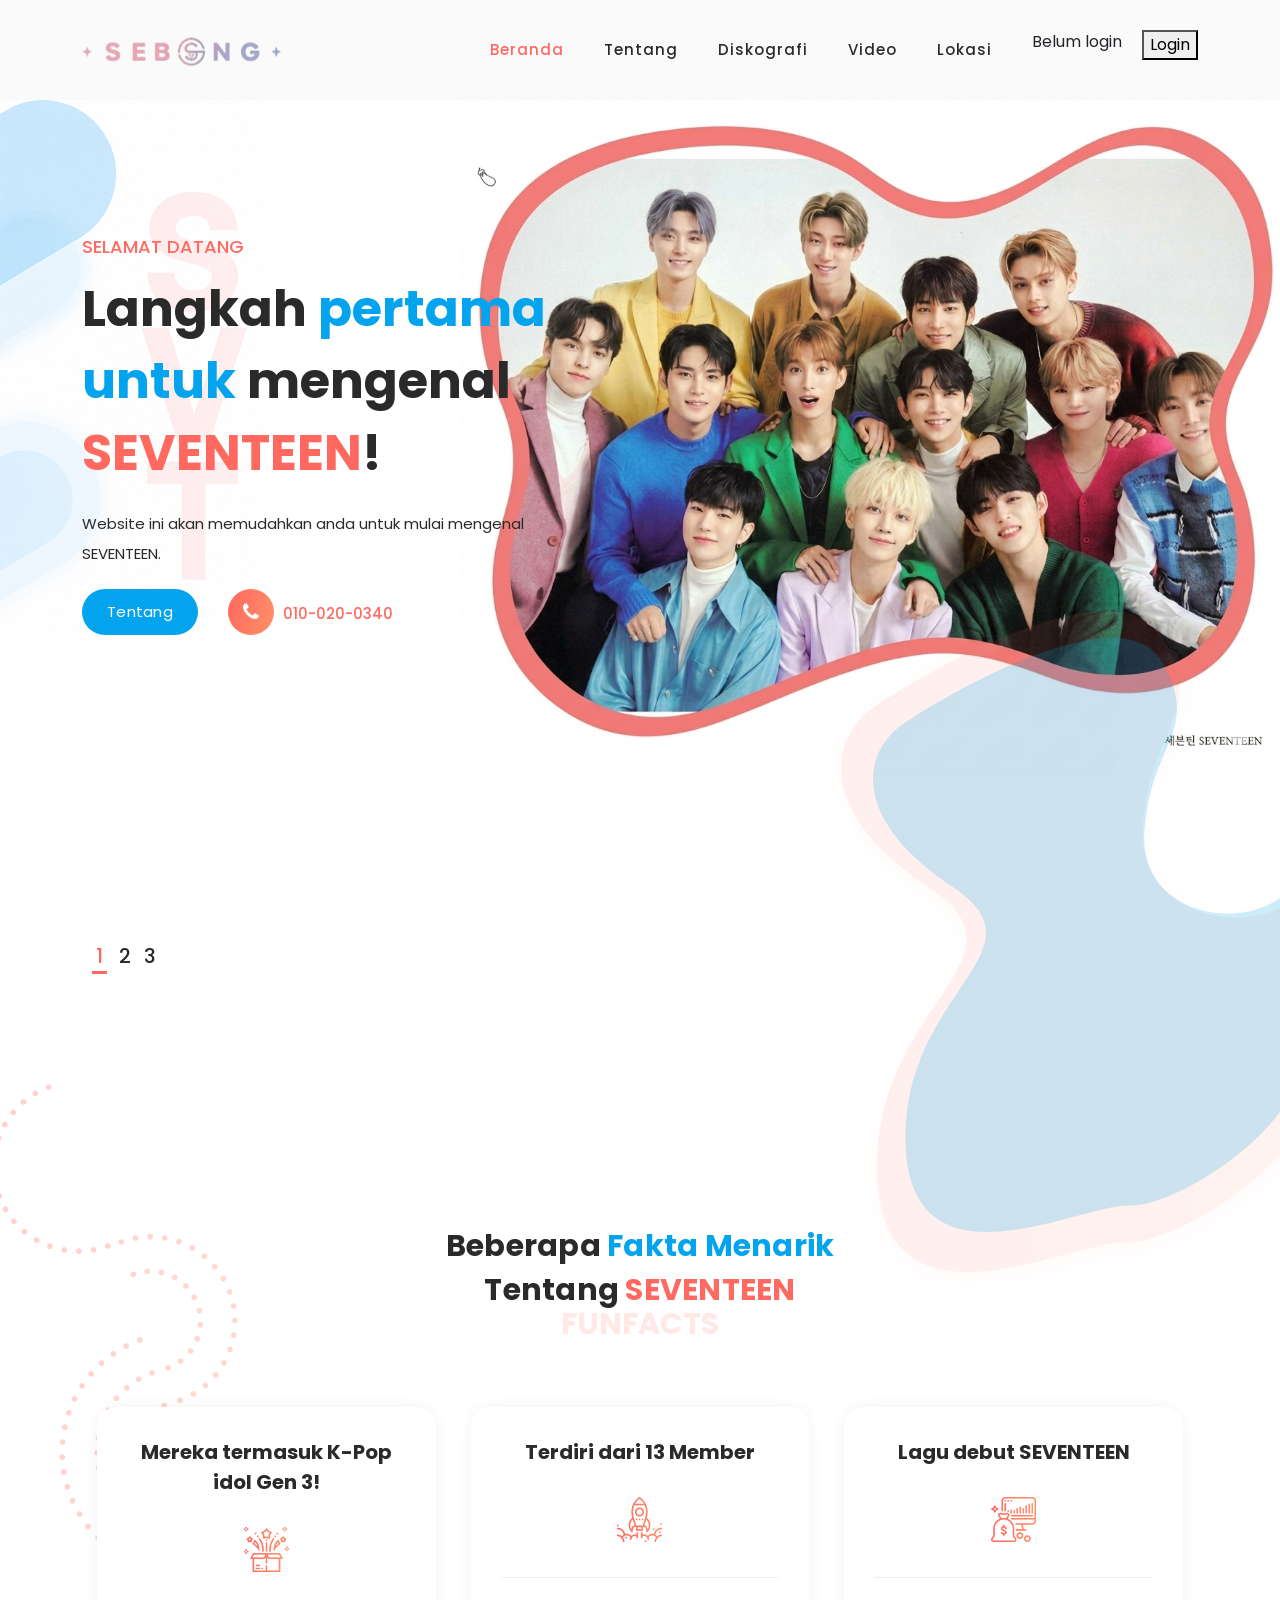
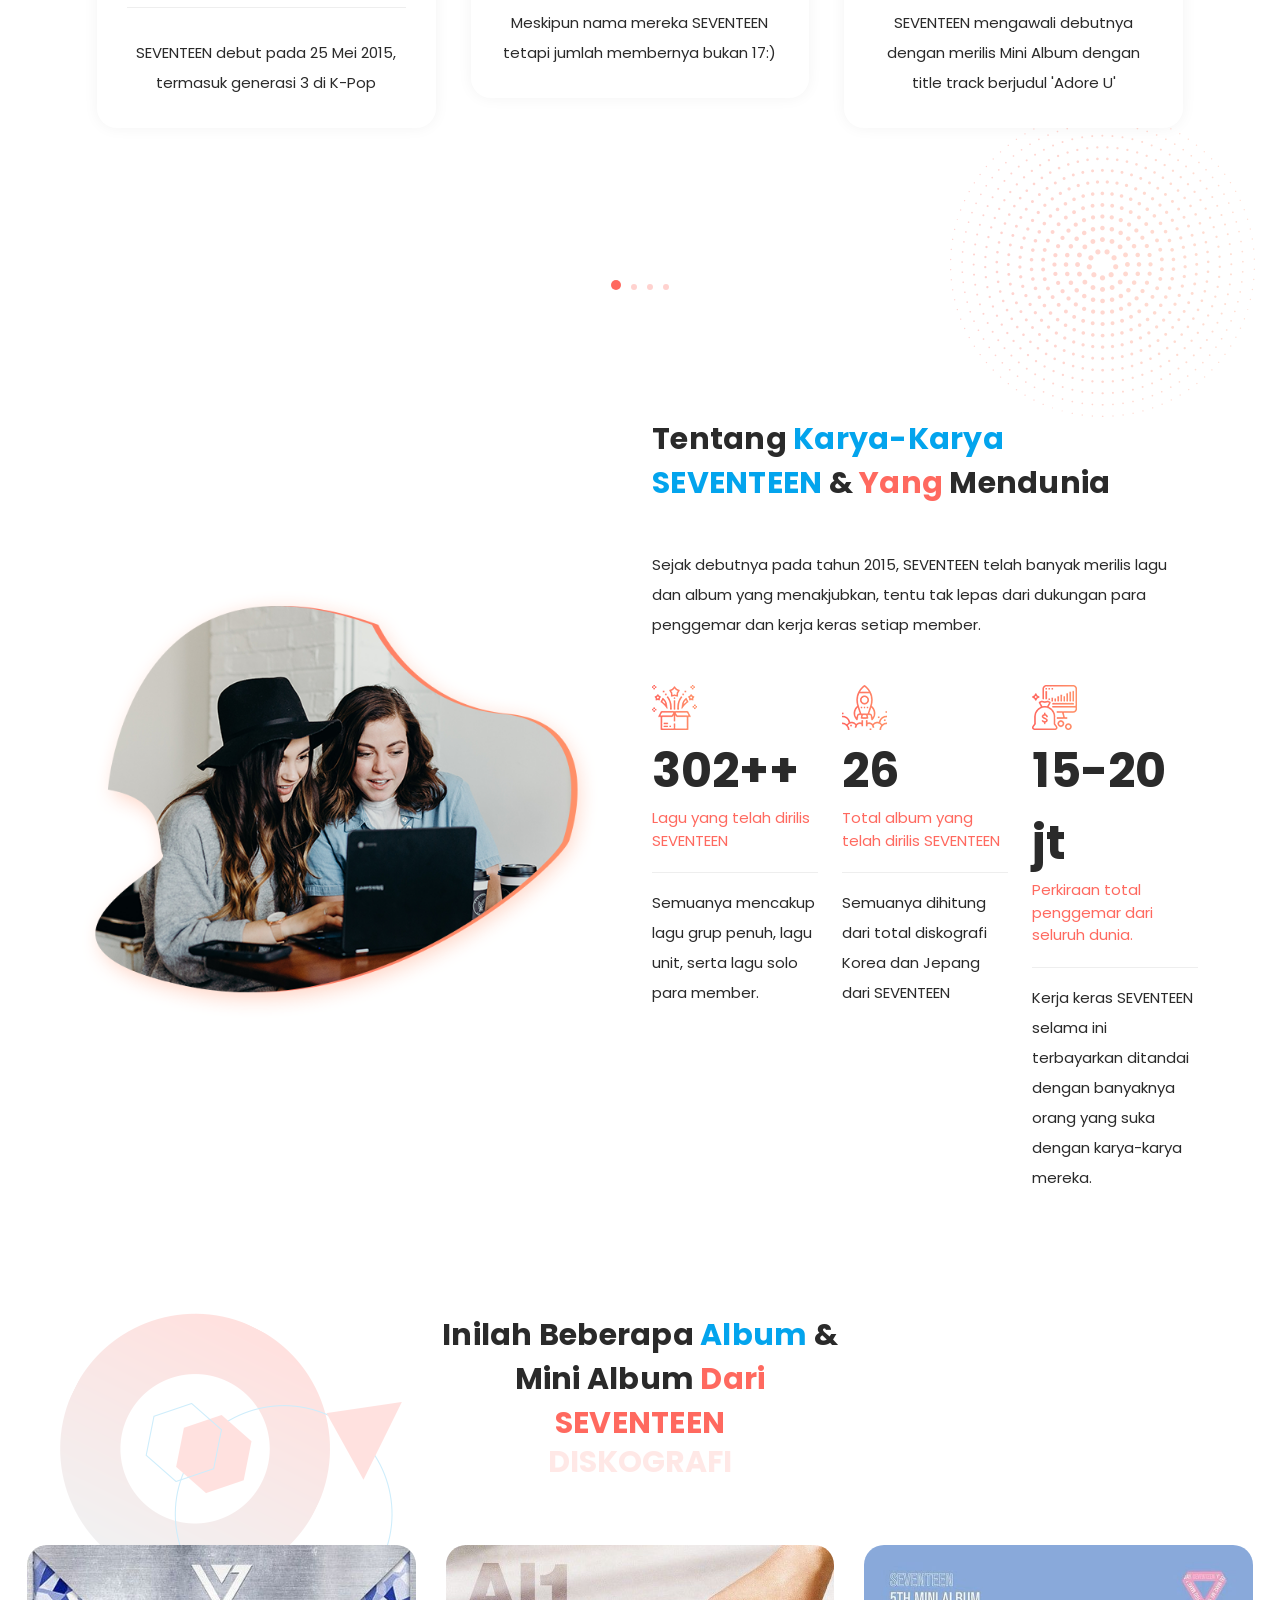
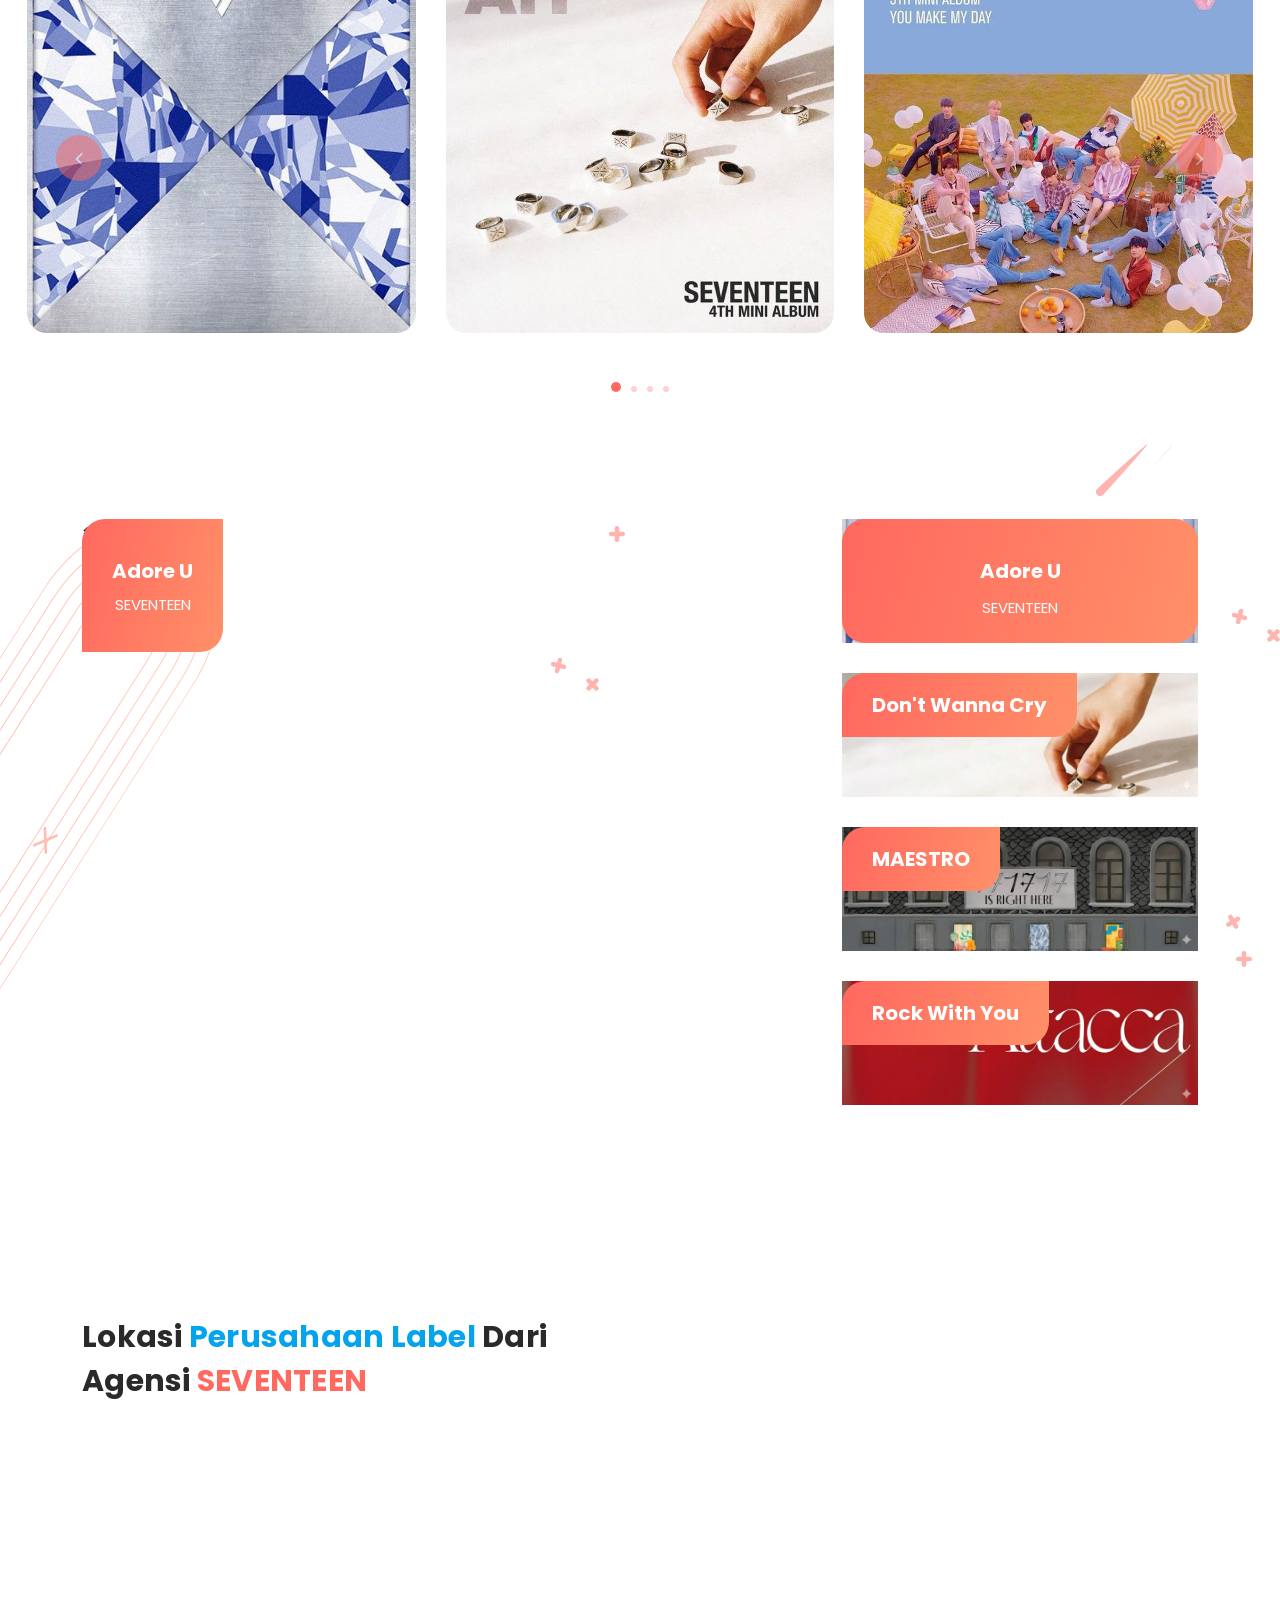
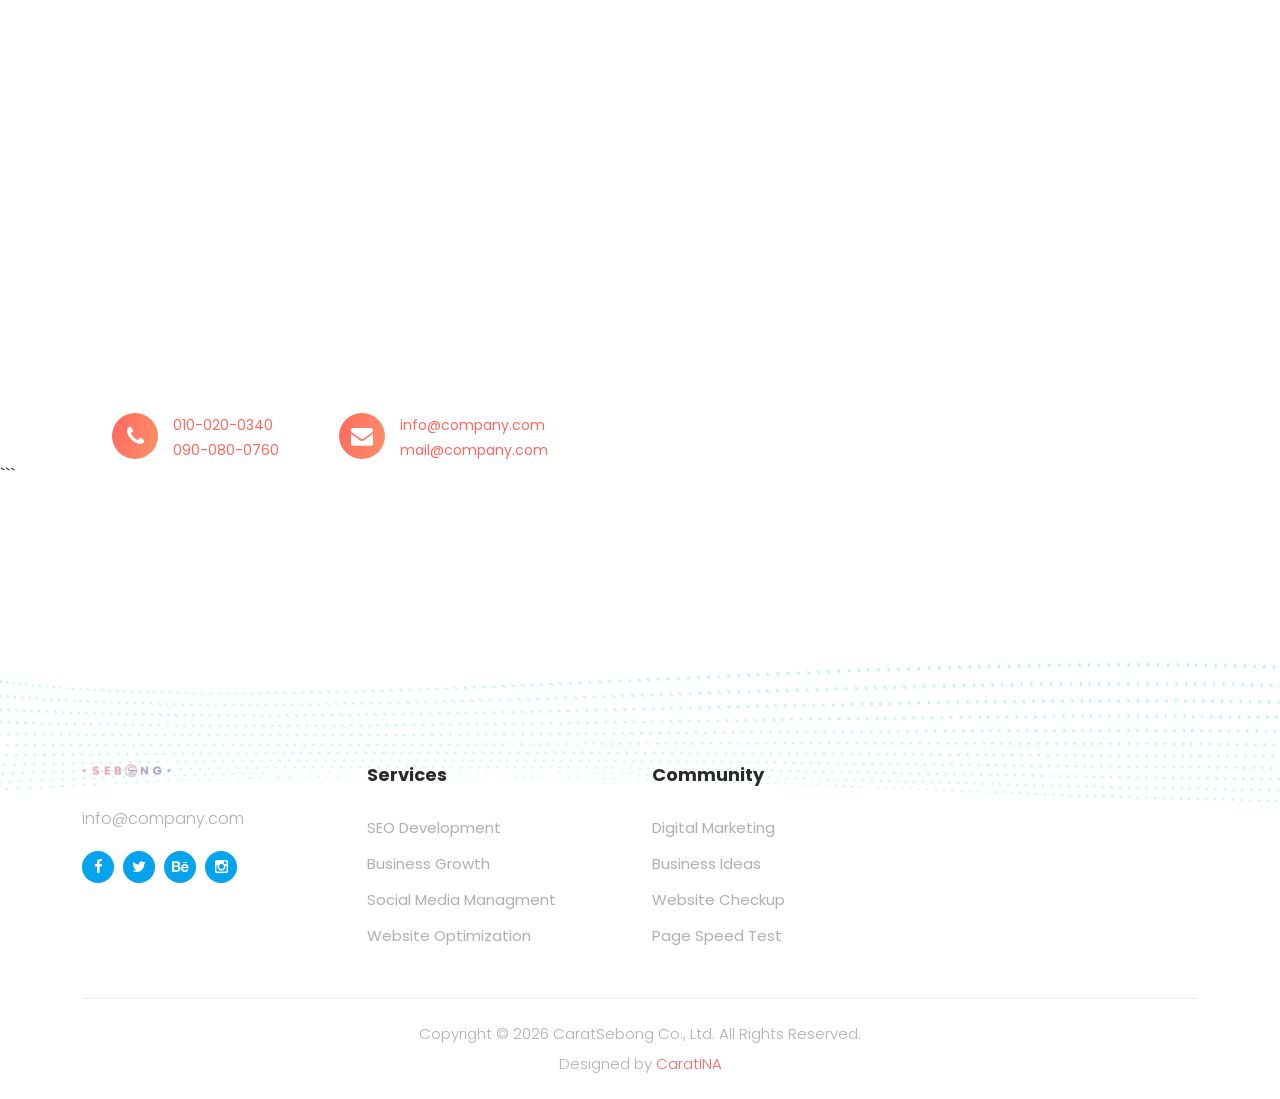
==== commit 1267902b: "Update index.html" ====
--- a/index.html
+++ b/index.html
@@ -195,9 +195,9 @@
               <p>SEVENTEEN telah memenangkan total 81 penghargaan di acara musik mingguan Korea Selatan</p>
             </div>
             <div class="item">
-              <h4>Masih eksis hingga sekarang sebagai K-Pop gen 3</h4>
+              <h4>Punya warna identitas khas grup yang cantik!</h4>
               <div class="icon"><img src="assets/images/service-icon-01.png" alt=""></div>
-              <p>Hingga sekarang SEVENTEEN masih bersinar bersanding dengan gen 4 dan gen 5 karena dulu mereka bisa dibilang "terlambat" populer dibanding grup seangkatan mereka</p>
+              <p>SEVENTEEN memiliki representative group colors yang sangat cantik yaitu warna Rose Quartz & Serenity</p>
             </div>
             <div class="item">
               <h4>Sangat melekat dengan "Diamond"</h4>
@@ -205,14 +205,14 @@
               <p>Mereka seperti sudah ditakdirkan untuk menjadi SEVENTEEN, bahkan kelompok tahun lahir member jika diurutkan akan membentuk sebuah "Diamond"</p>
             </div>
             <div class="item">
-              <h4>UI &amp; UX Design &amp; Development</h4>
+              <h4>Nama penggemar/fandom yang ikonik</h4>
               <div class="icon"><img src="assets/images/service-icon-03.png" alt=""></div>
-              <p>Get to know more about the topic in details</p>
-            </div>
-            <div class="item">
-              <h4>Discover the digital marketing trend</h4>
+              <p>Nama fandom resmi SEVENTEEN adalah CARAT, karena berhubungan dengan berlian/diamond :)</p>
+            </div>
+            <div class="item">
+              <h4>Karakter maskot mereka sangat lucu!</h4>
               <div class="icon"><img src="assets/images/service-icon-04.png" alt=""></div>
-              <p>Get to know more about the topic in details</p>
+              <p>Maskot resmi dari SEVENTEEN diberi nama Bongbongee/Bongbongie! Karakter maskot tersebut dibuat sangat ceria dan menarik :-)</p>
             </div>
           </div>
         </div>
@@ -230,8 +230,8 @@
         </div>
         <div class="col-lg-6">
           <div class="section-heading">
-            <h2>Grow your website with our <em>SEO Tools</em> &amp; <span>Project</span> Management</h2>
-            <p>You can browse free HTML templates on Too CSS website. Visit the website and explore latest website templates for your projects.</p>
+            <h2>Tentang <em>Karya-Karya SEVENTEEN</em> &amp; <span>yang</span> Mendunia</h2>
+            <p>Sejak debutnya pada tahun 2015, SEVENTEEN telah banyak merilis lagu dan album yang menakjubkan, tentu tak lepas dari dukungan para penggemar dan kerja keras setiap member.</p>
             <div class="row">
               <div class="col-lg-4">
                 <div class="fact-item">
@@ -239,9 +239,9 @@
                     <div class="icon">
                       <img src="assets/images/service-icon-01.png" alt="">
                     </div>
-                    <div class="count-digit">320</div>
-                    <div class="count-title">SEO Projects</div>
-                    <p>Lorem ipsum dolor sitti amet, consectetur.</p>
+                    <div class="count-digit">302++</div>
+                    <div class="count-title">Lagu yang telah dirilis SEVENTEEN</div>
+                    <p>Semuanya mencakup lagu grup penuh, lagu unit, serta lagu solo para member.</p>
                   </div>
                 </div>
               </div>
@@ -251,9 +251,9 @@
                     <div class="icon">
                       <img src="assets/images/service-icon-02.png" alt="">
                     </div>
-                    <div class="count-digit">640</div>
-                    <div class="count-title">Websites</div>
-                    <p>Lorem ipsum dolor sitti amet, consectetur.</p>
+                    <div class="count-digit">26</div>
+                    <div class="count-title">Total album yang telah dirilis SEVENTEEN</div>
+                    <p>Semuanya dihitung dari total diskografi Korea dan Jepang dari SEVENTEEN</p>
                   </div>
                 </div>
               </div>
@@ -263,9 +263,9 @@
                     <div class="icon">
                       <img src="assets/images/service-icon-03.png" alt="">
                     </div>
-                    <div class="count-digit">120</div>
-                    <div class="count-title">Satisfied Clients</div>
-                    <p>Lorem ipsum dolor sitti amet, consectetur.</p>
+                    <div class="count-digit">15-20 jt</div>
+                    <div class="count-title">Perkiraan total penggemar dari seluruh dunia.</div>
+                    <p>Kerja keras SEVENTEEN selama ini terbayarkan ditandai dengan banyaknya orang yang suka dengan karya-karya mereka.</p>
                   </div>
                 </div>
               </div>
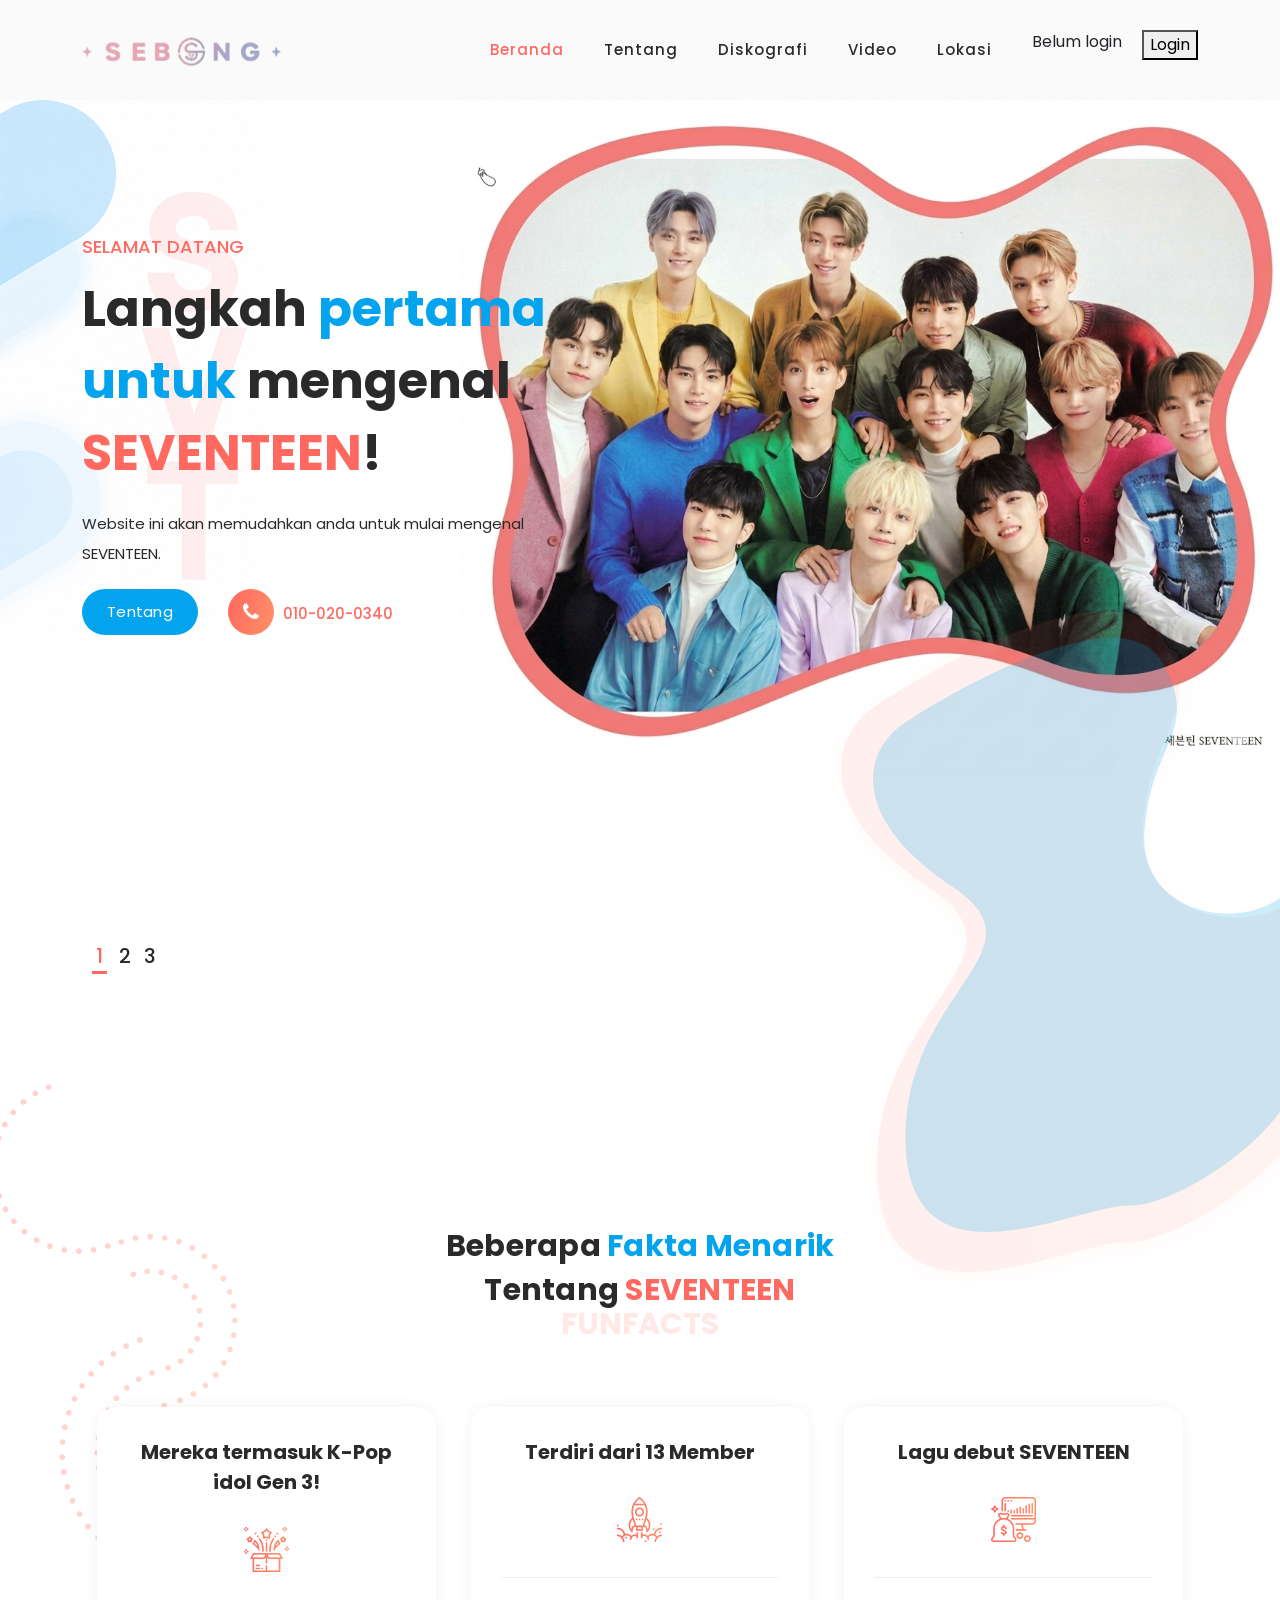
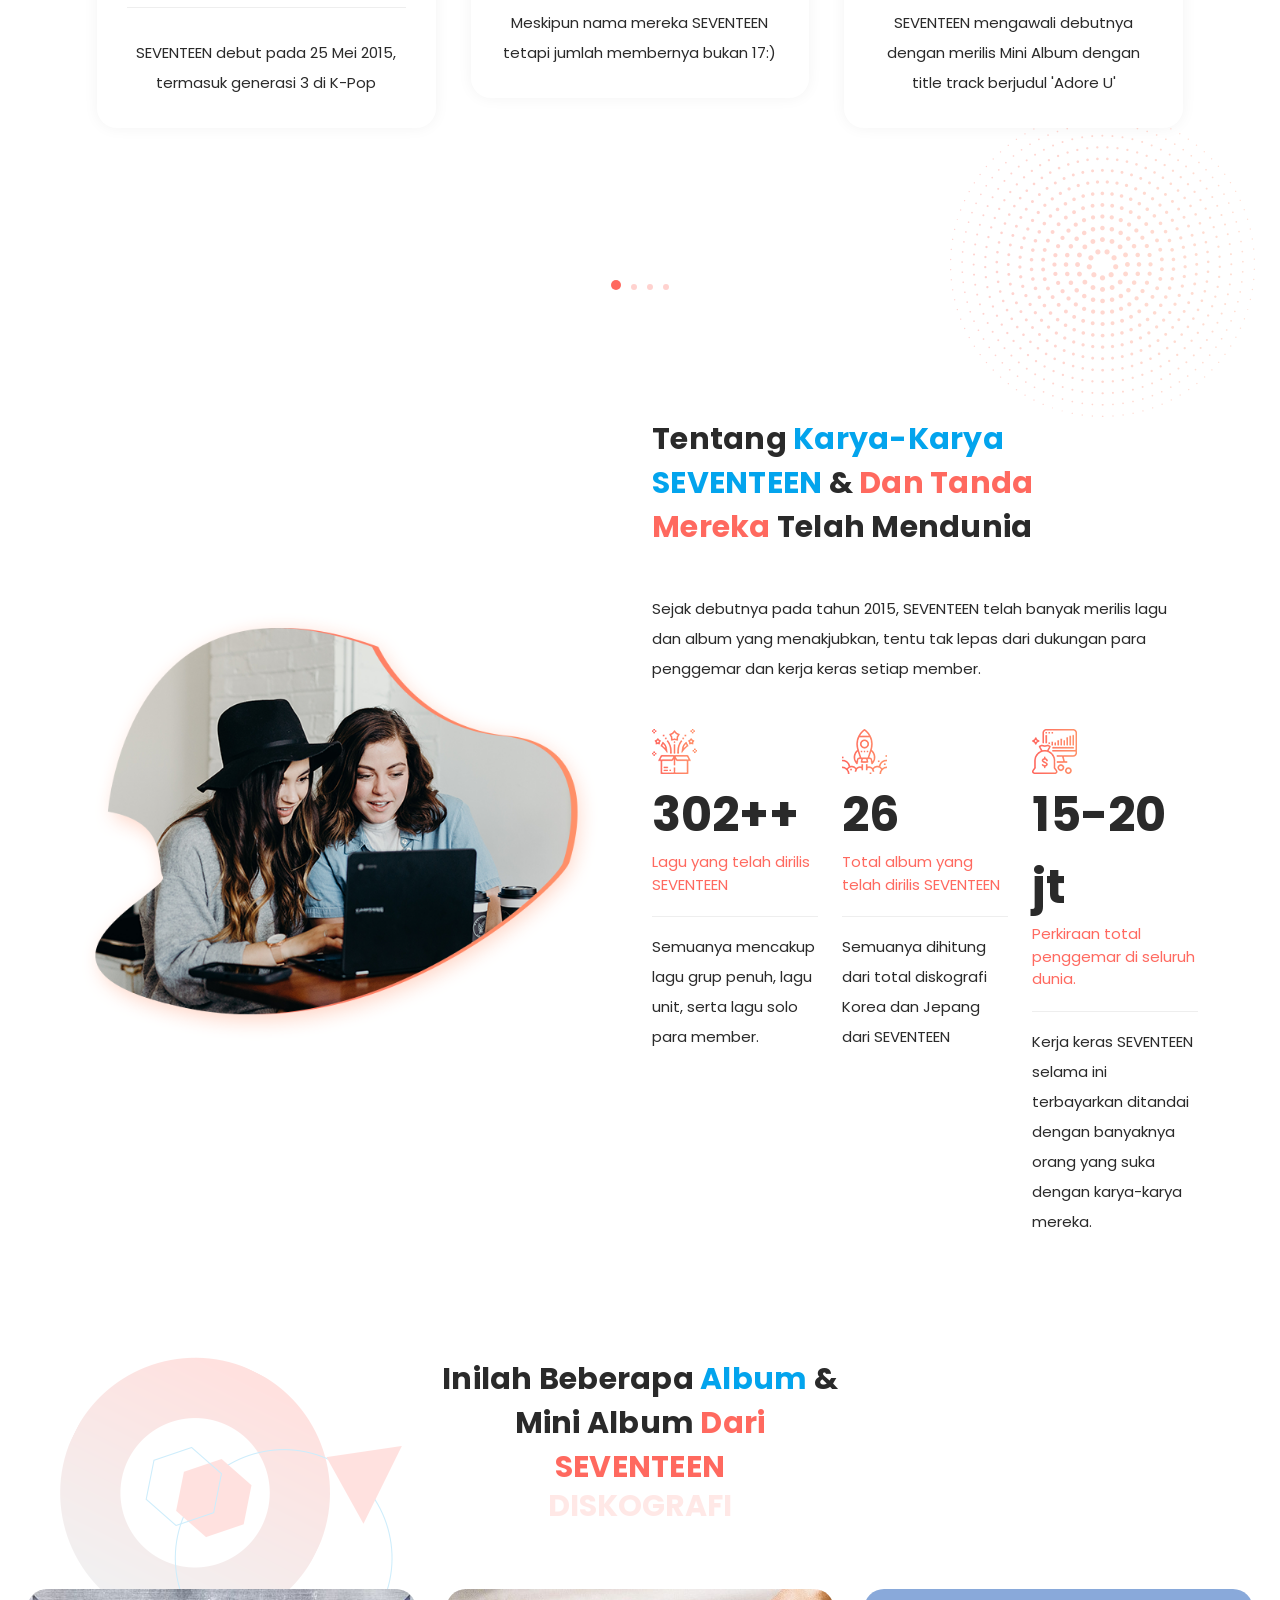
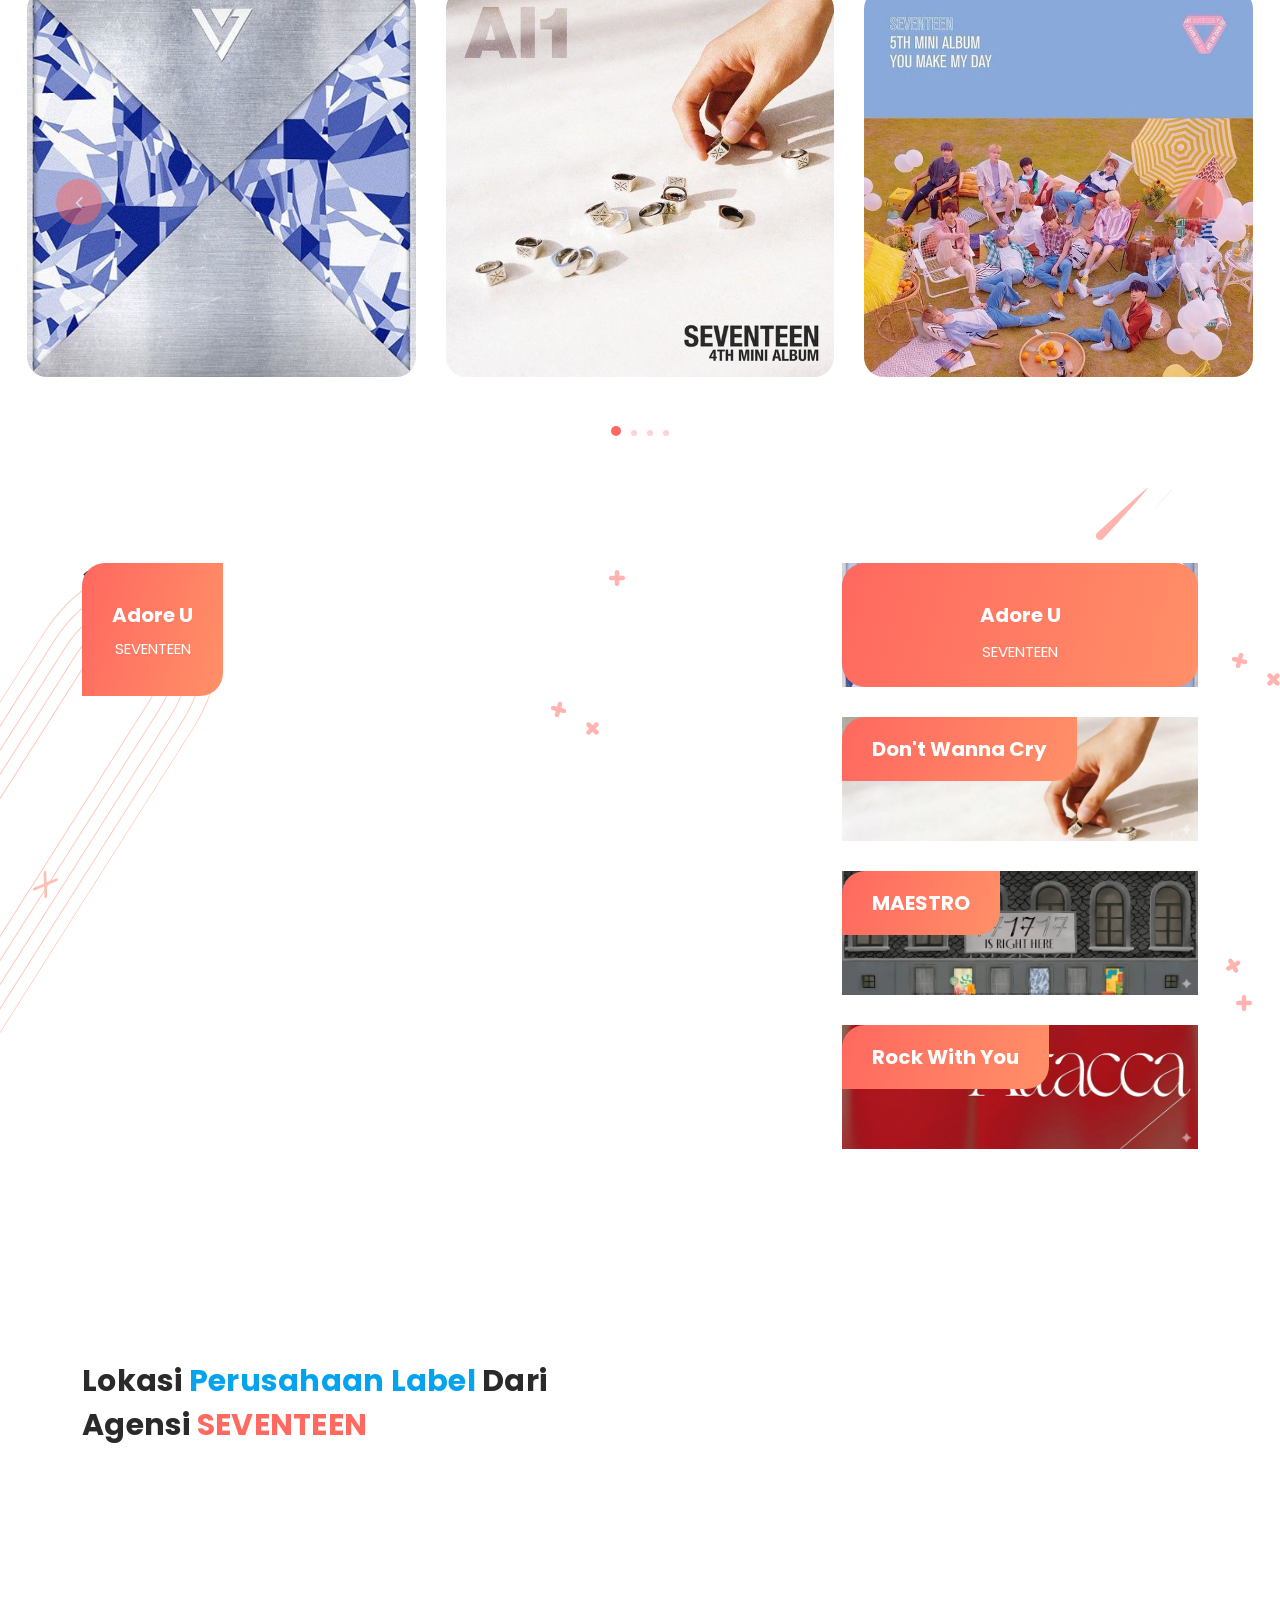
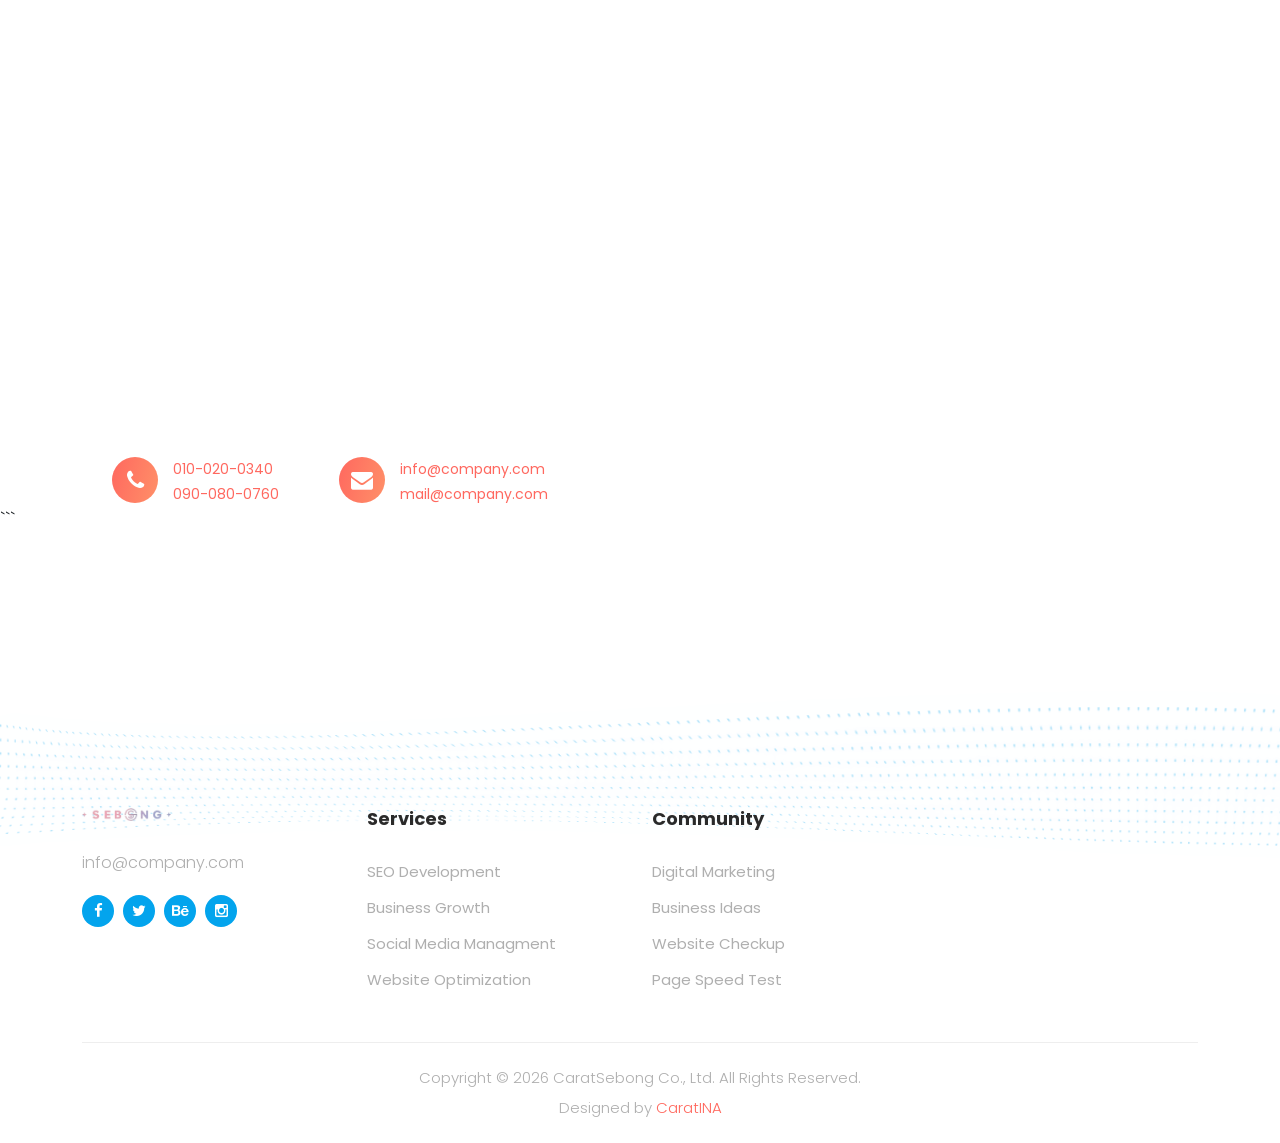
==== commit 0e2f83e8: "Update index.html" ====
--- a/index.html
+++ b/index.html
@@ -230,7 +230,7 @@
         </div>
         <div class="col-lg-6">
           <div class="section-heading">
-            <h2>Tentang <em>Karya-Karya SEVENTEEN</em> &amp; <span>yang</span> Mendunia</h2>
+            <h2>Tentang <em>Karya-Karya SEVENTEEN</em> &amp; <span>dan Tanda Mereka</span> Telah Mendunia</h2>
             <p>Sejak debutnya pada tahun 2015, SEVENTEEN telah banyak merilis lagu dan album yang menakjubkan, tentu tak lepas dari dukungan para penggemar dan kerja keras setiap member.</p>
             <div class="row">
               <div class="col-lg-4">
@@ -264,7 +264,7 @@
                       <img src="assets/images/service-icon-03.png" alt="">
                     </div>
                     <div class="count-digit">15-20 jt</div>
-                    <div class="count-title">Perkiraan total penggemar dari seluruh dunia.</div>
+                    <div class="count-title">Perkiraan total penggemar di seluruh dunia.</div>
                     <p>Kerja keras SEVENTEEN selama ini terbayarkan ditandai dengan banyaknya orang yang suka dengan karya-karya mereka.</p>
                   </div>
                 </div>
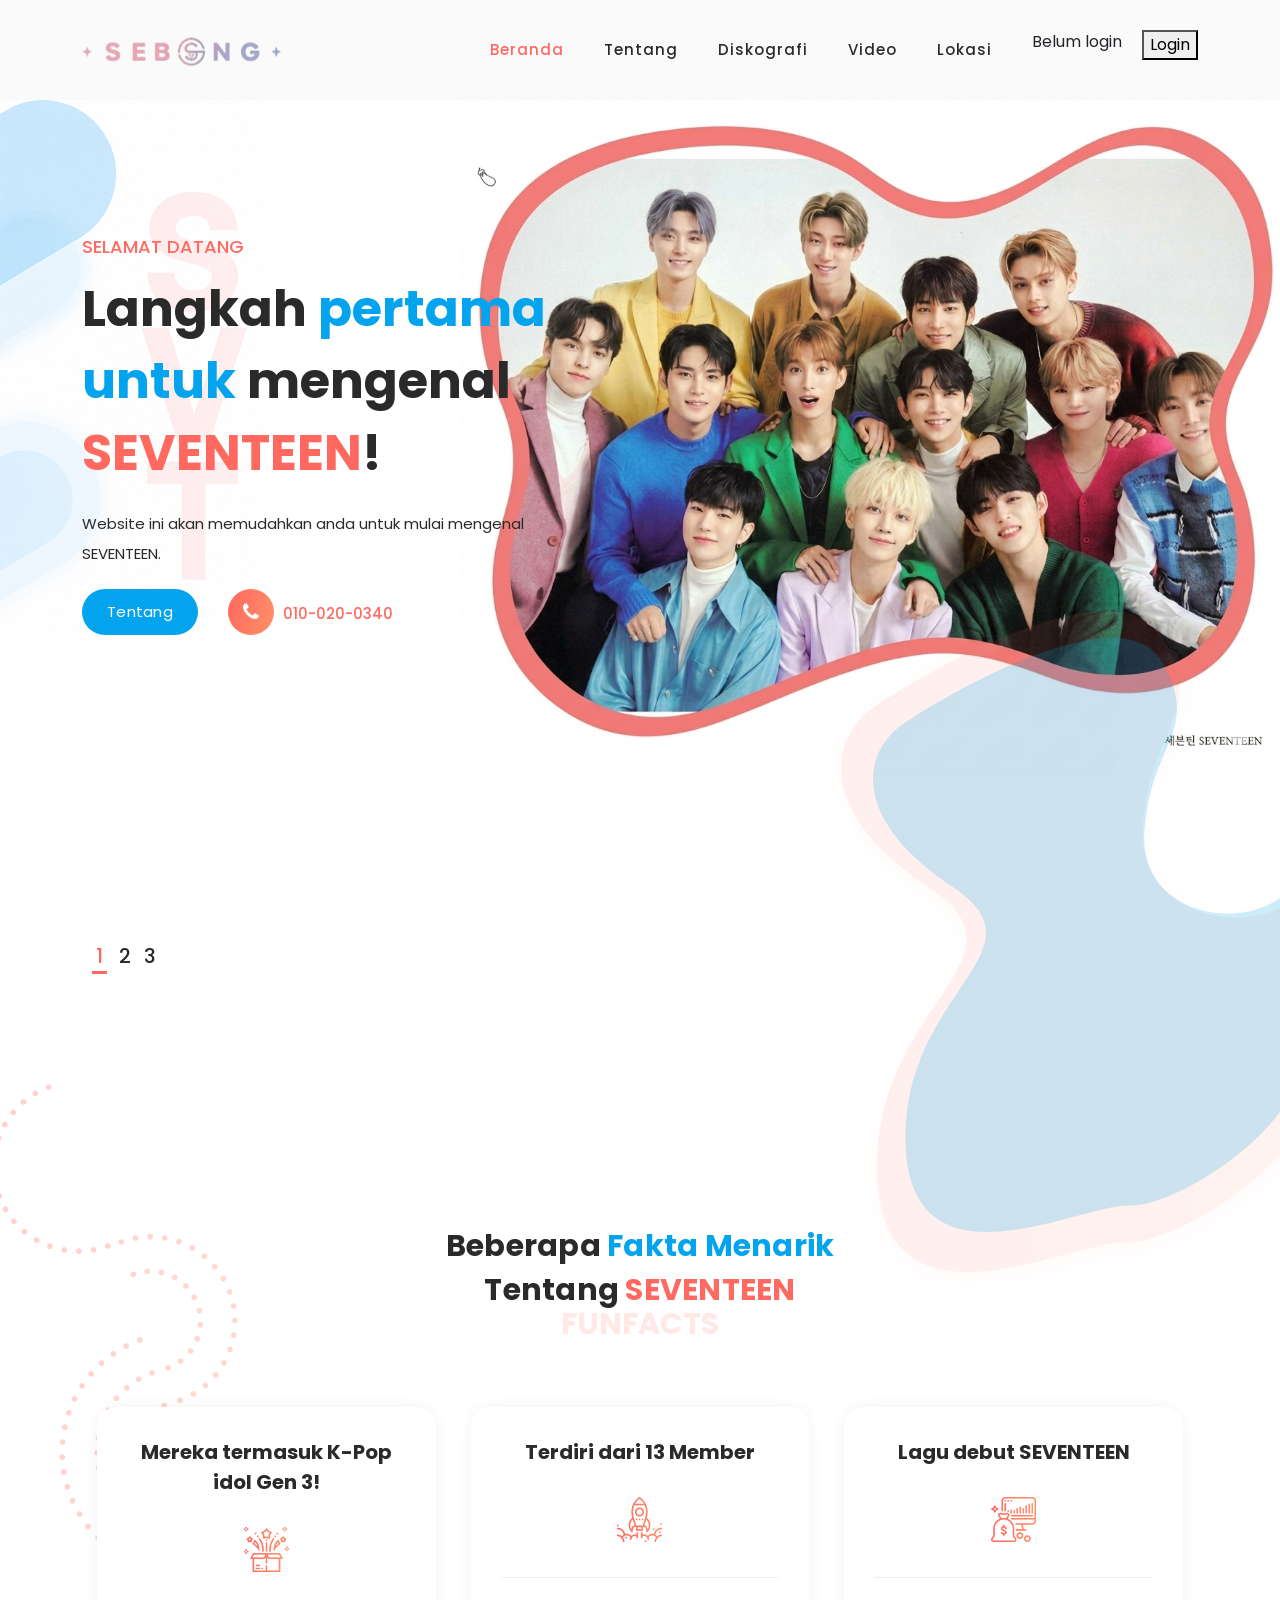
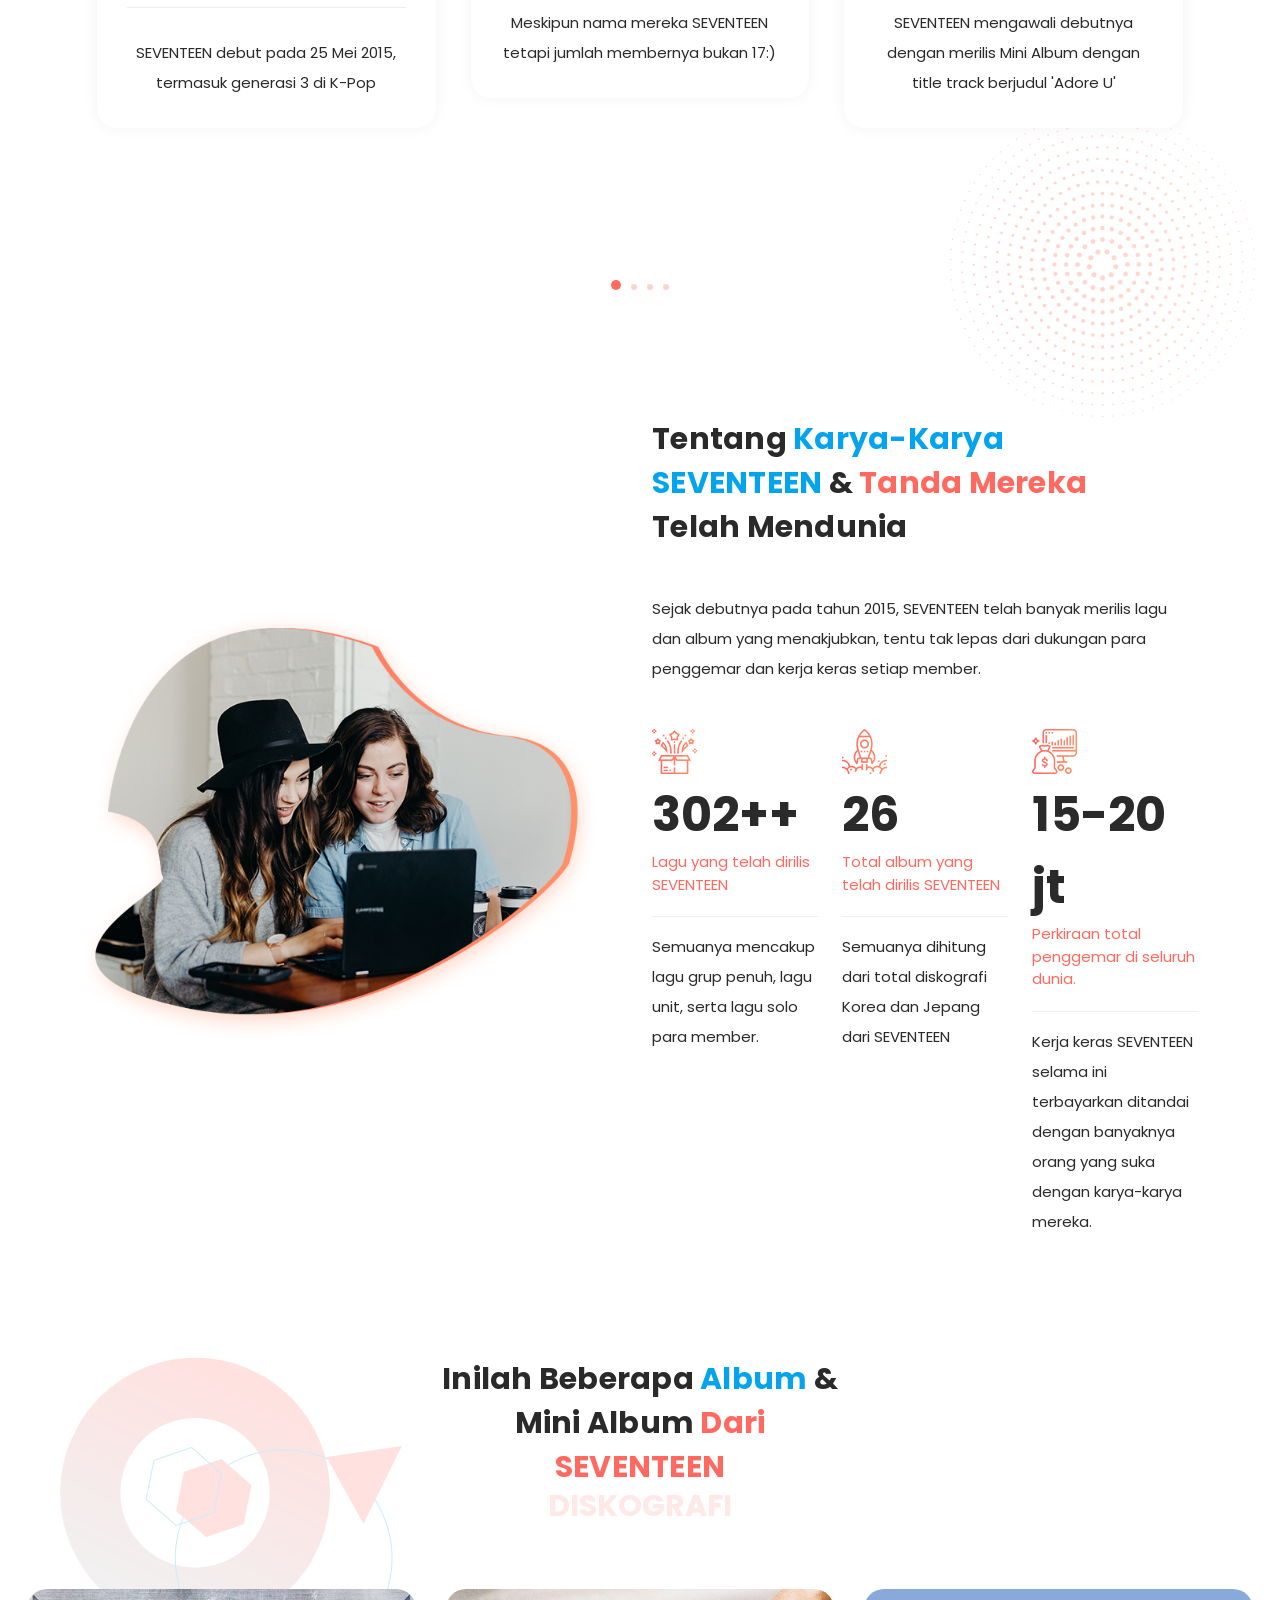
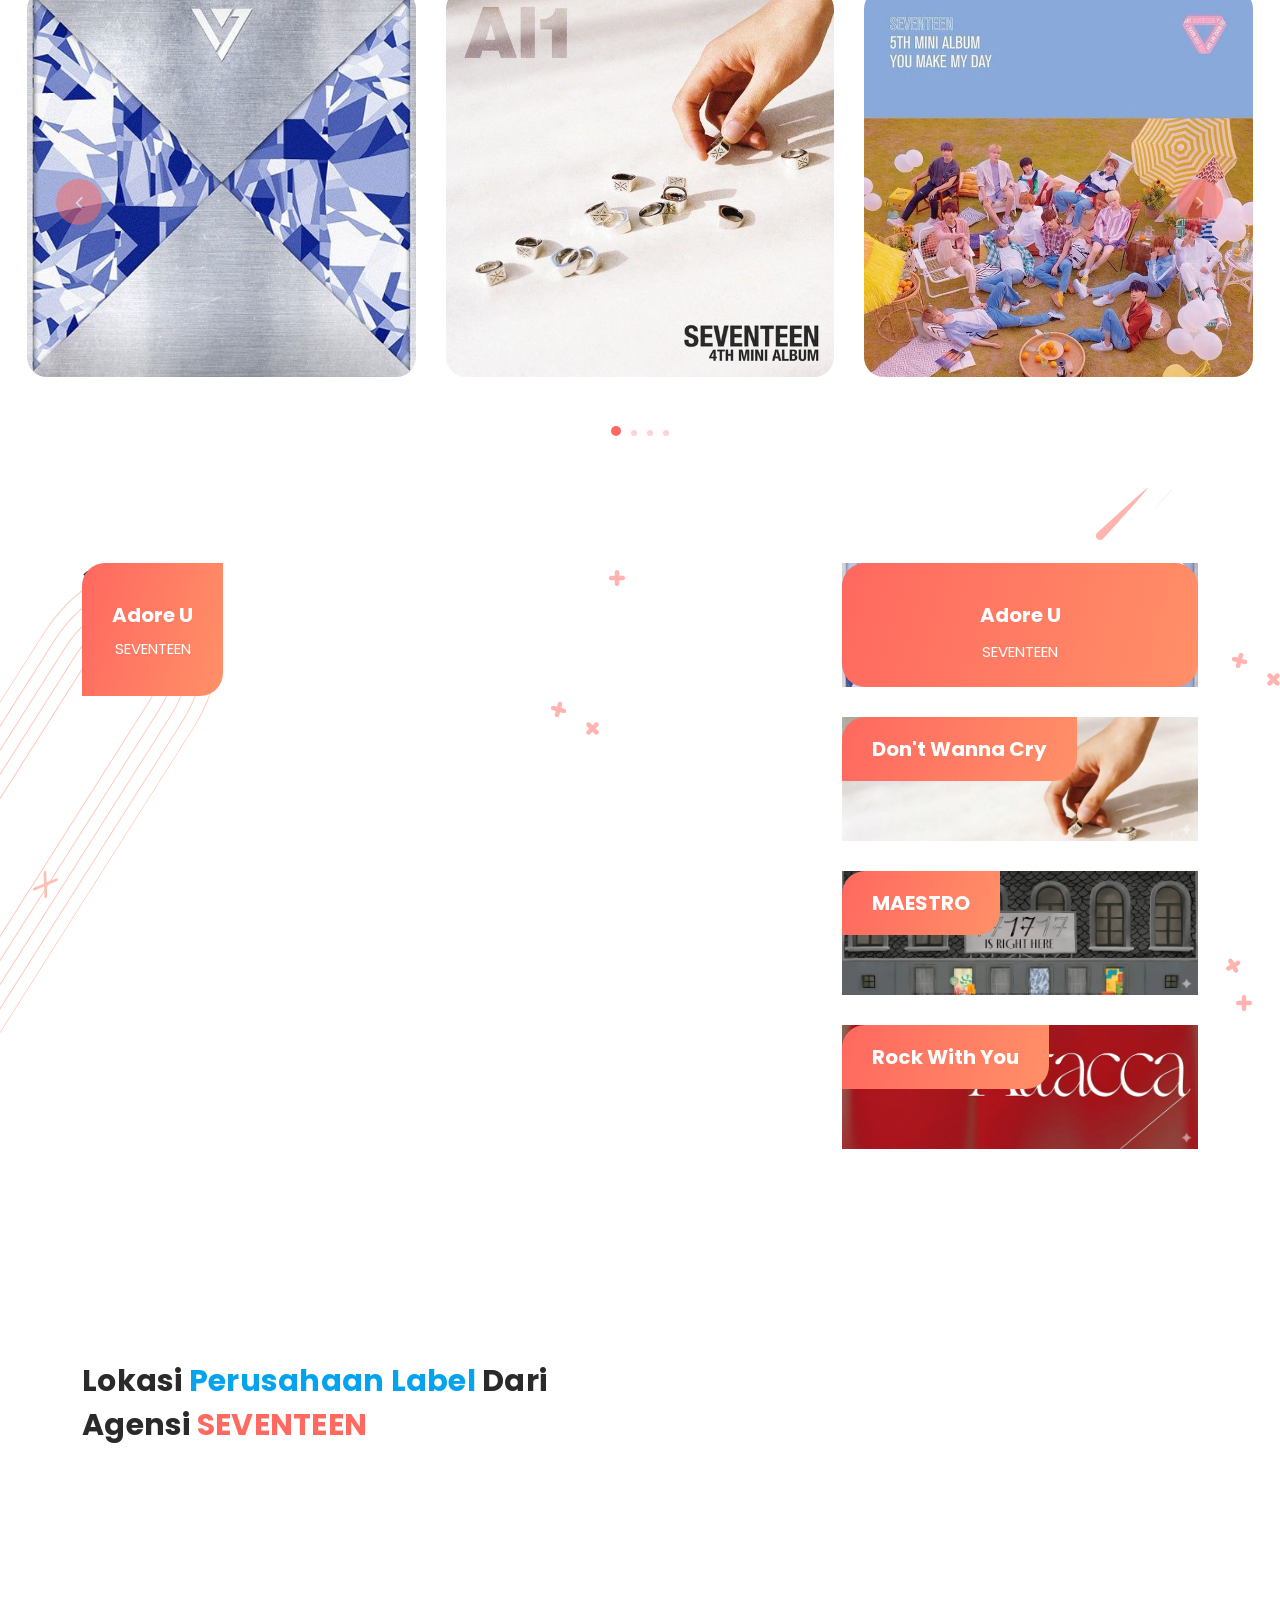
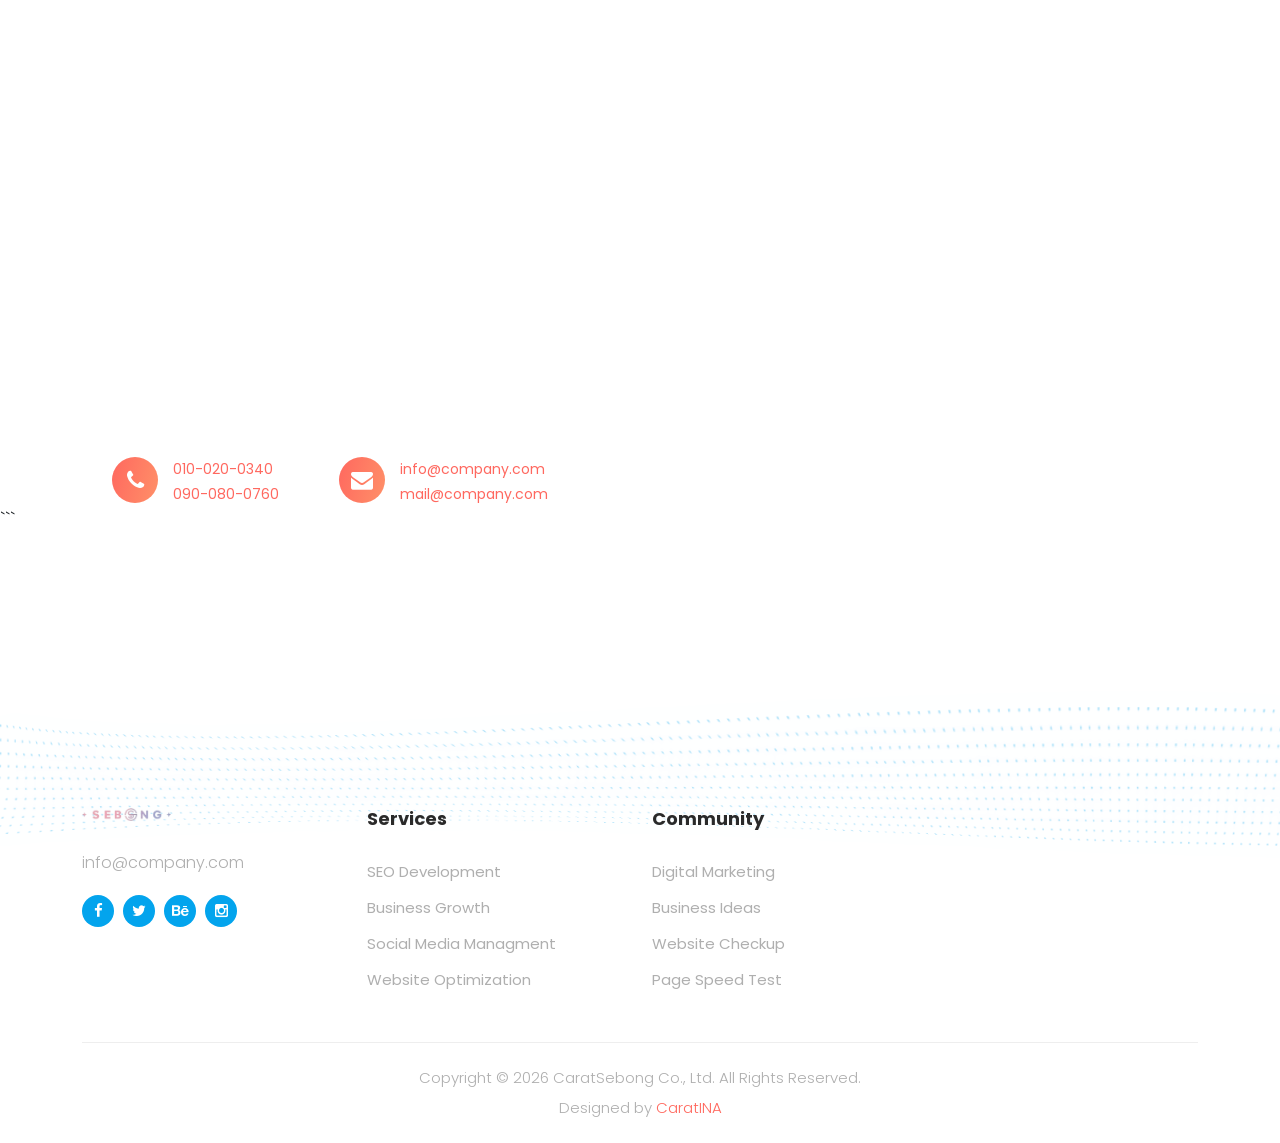
==== commit d0f2f660: "Update index.html" ====
--- a/index.html
+++ b/index.html
@@ -230,7 +230,7 @@
         </div>
         <div class="col-lg-6">
           <div class="section-heading">
-            <h2>Tentang <em>Karya-Karya SEVENTEEN</em> &amp; <span>dan Tanda Mereka</span> Telah Mendunia</h2>
+            <h2>Tentang <em>Karya-Karya SEVENTEEN</em> &amp; <span>Tanda Mereka</span> Telah Mendunia</h2>
             <p>Sejak debutnya pada tahun 2015, SEVENTEEN telah banyak merilis lagu dan album yang menakjubkan, tentu tak lepas dari dukungan para penggemar dan kerja keras setiap member.</p>
             <div class="row">
               <div class="col-lg-4">
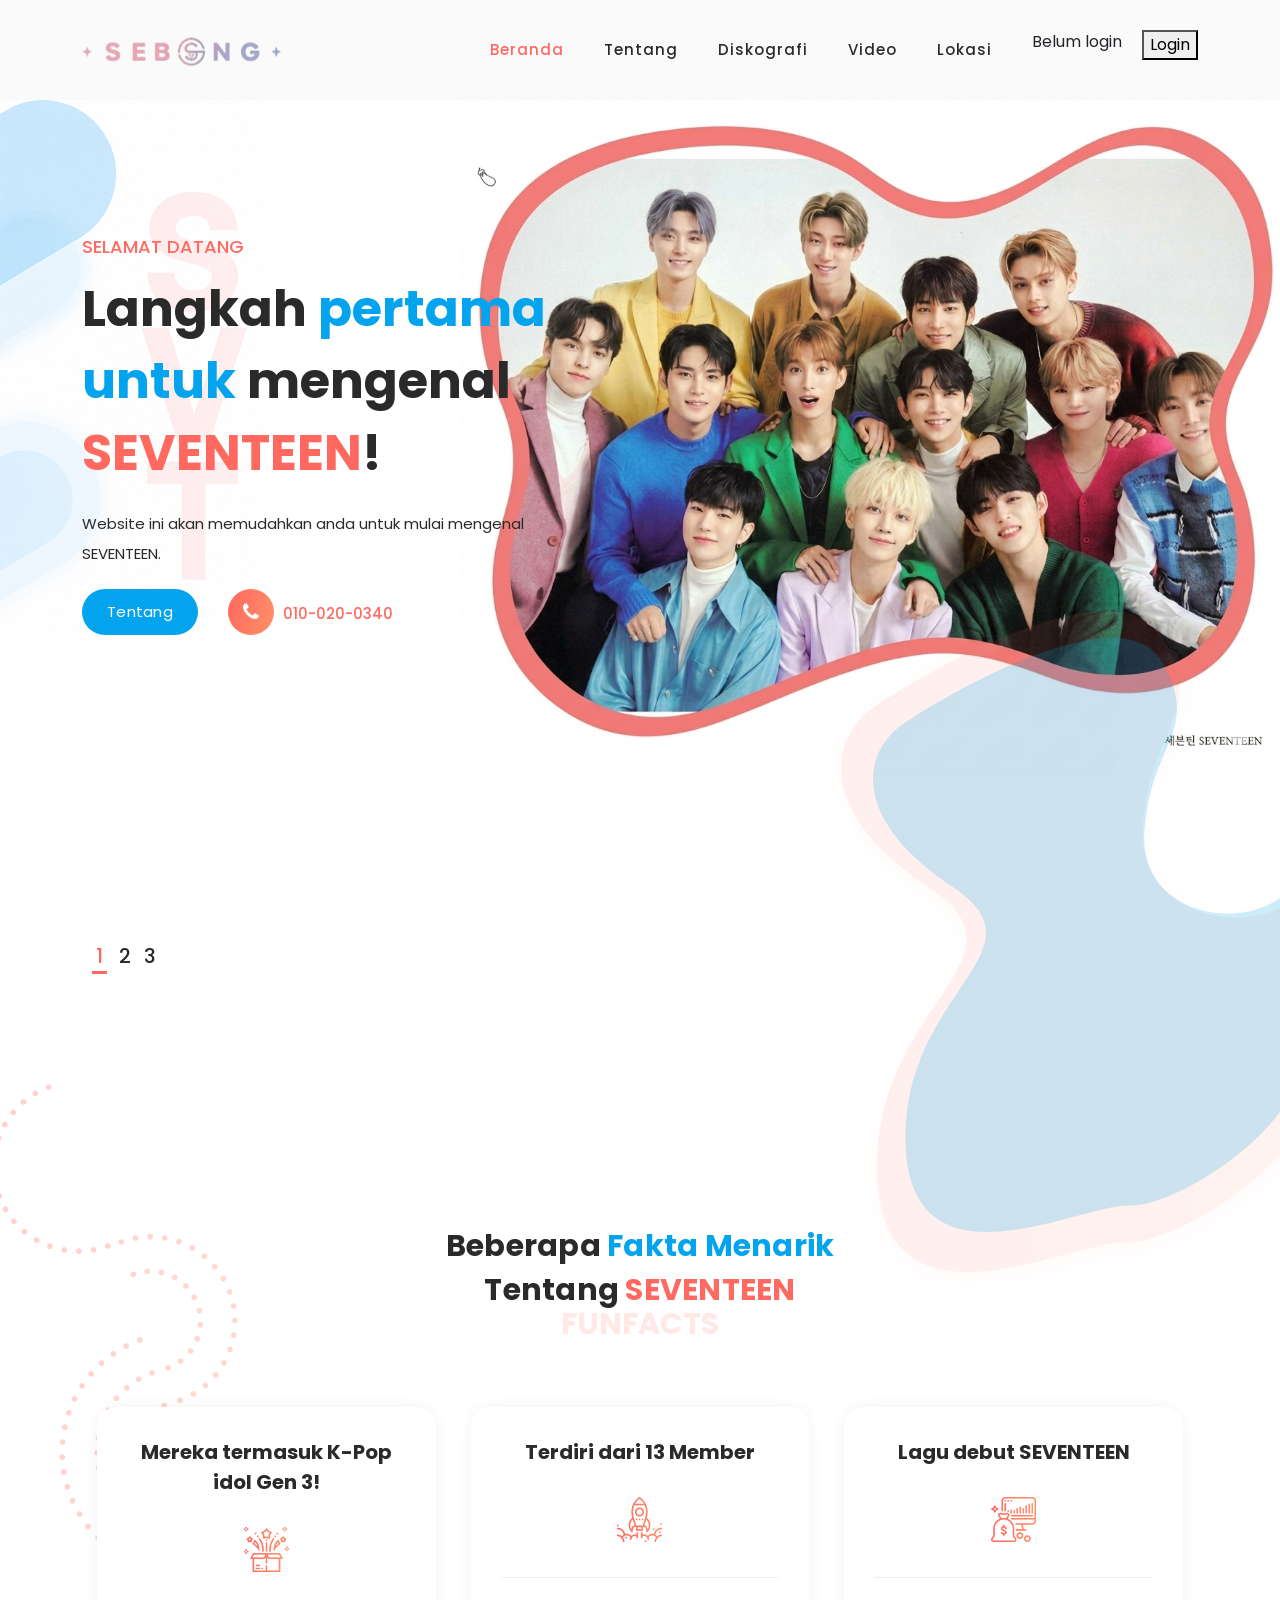
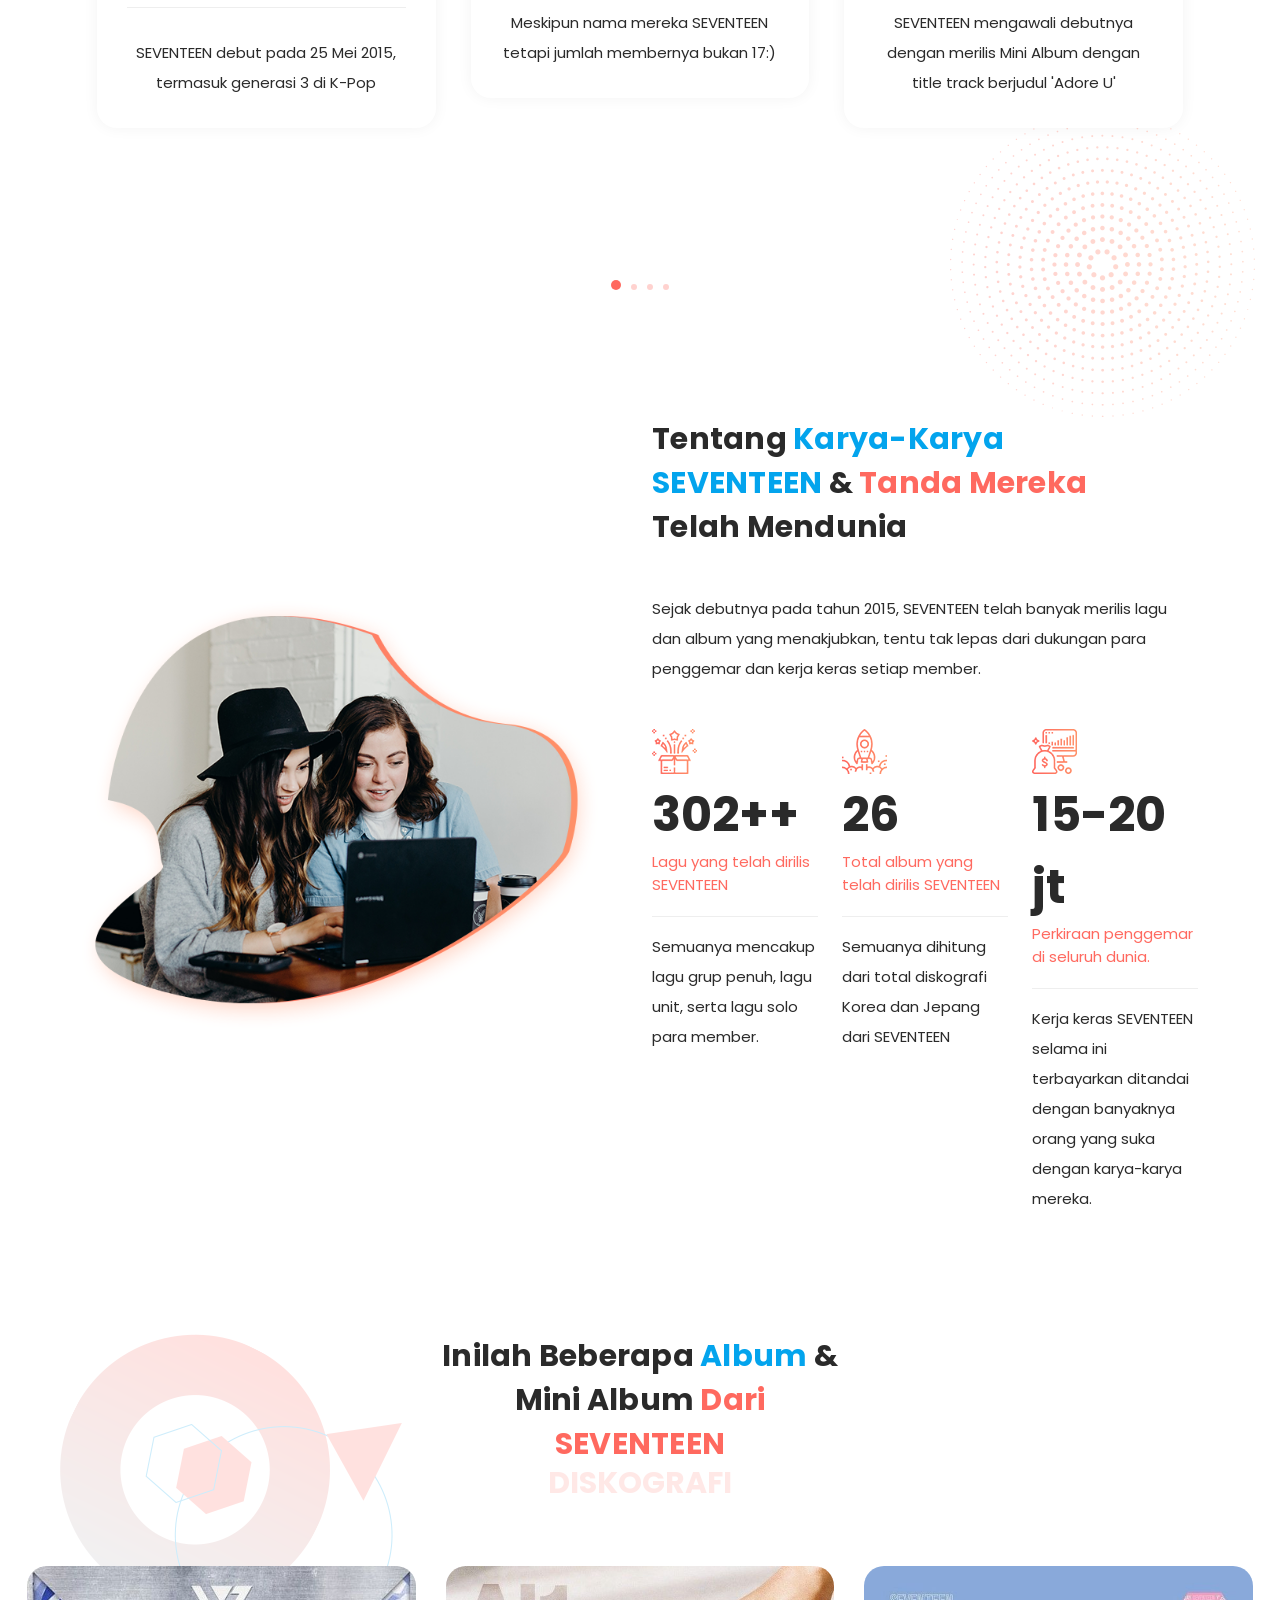
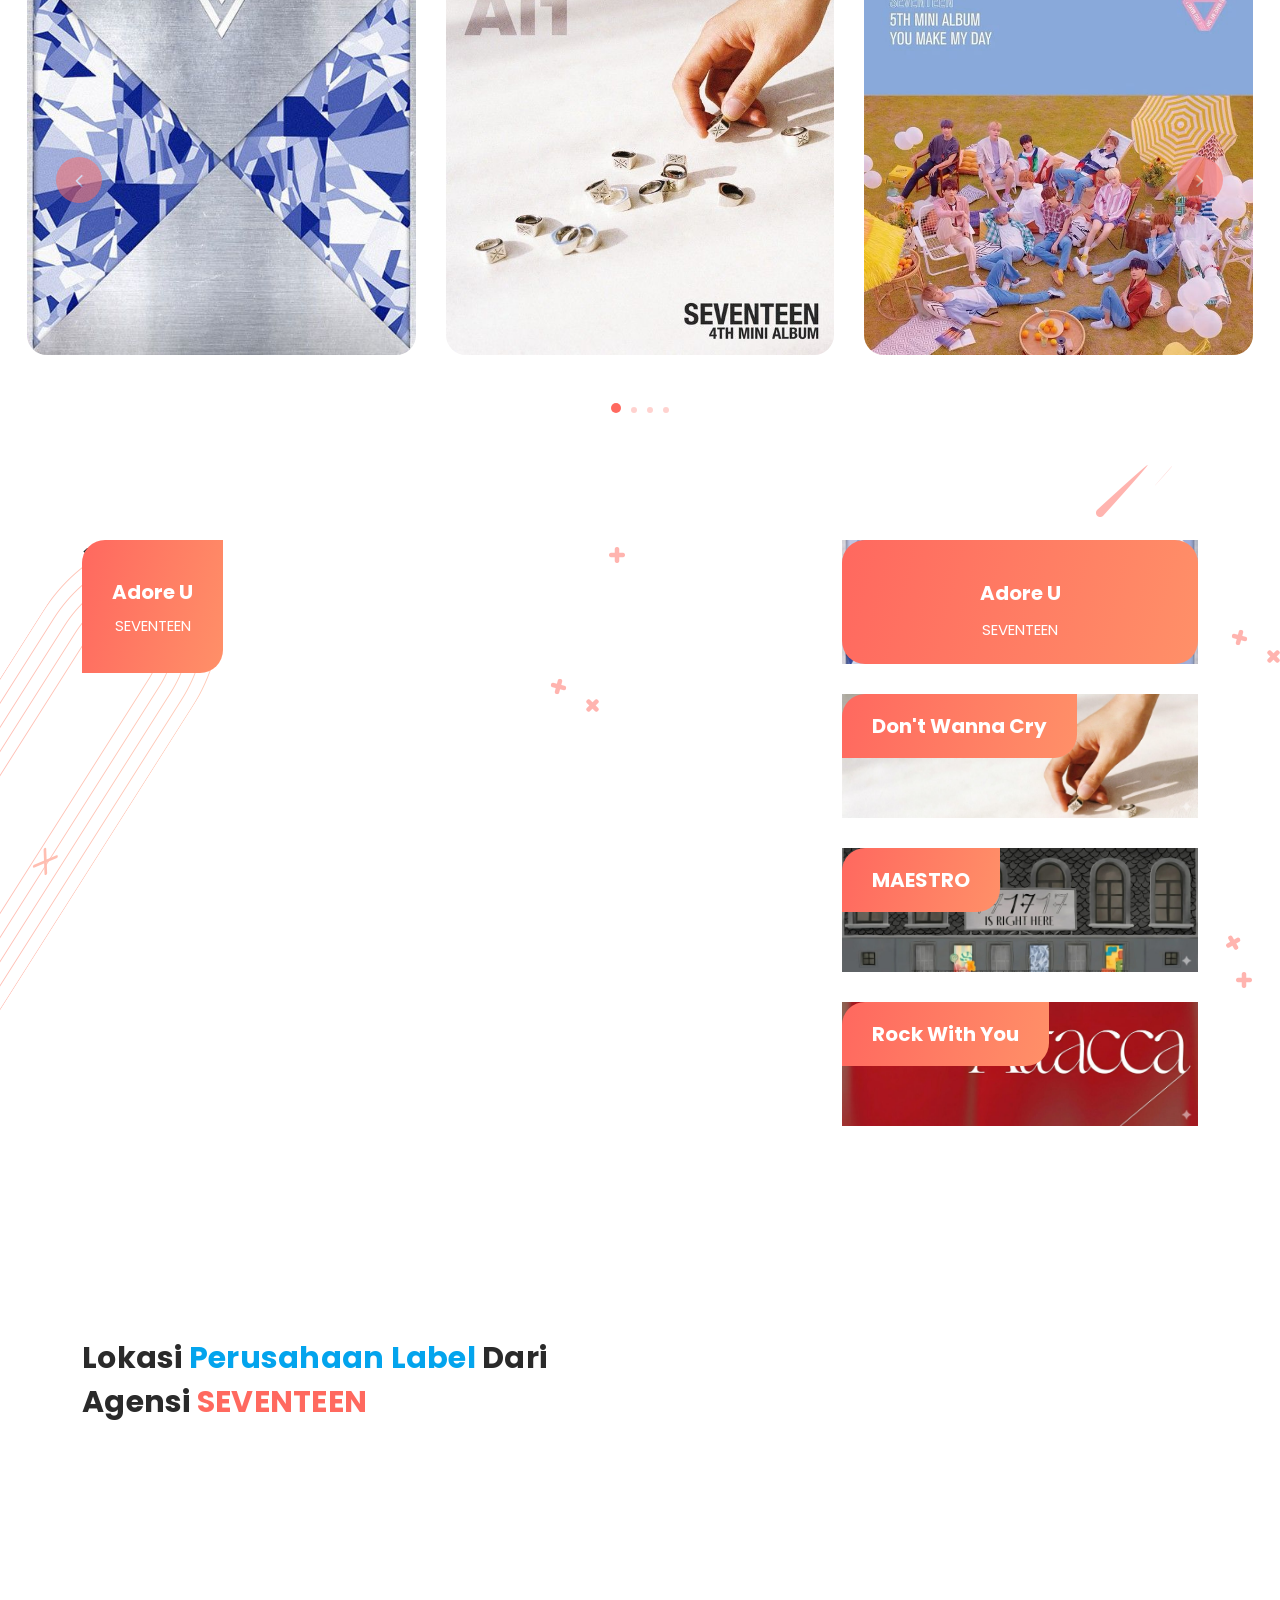
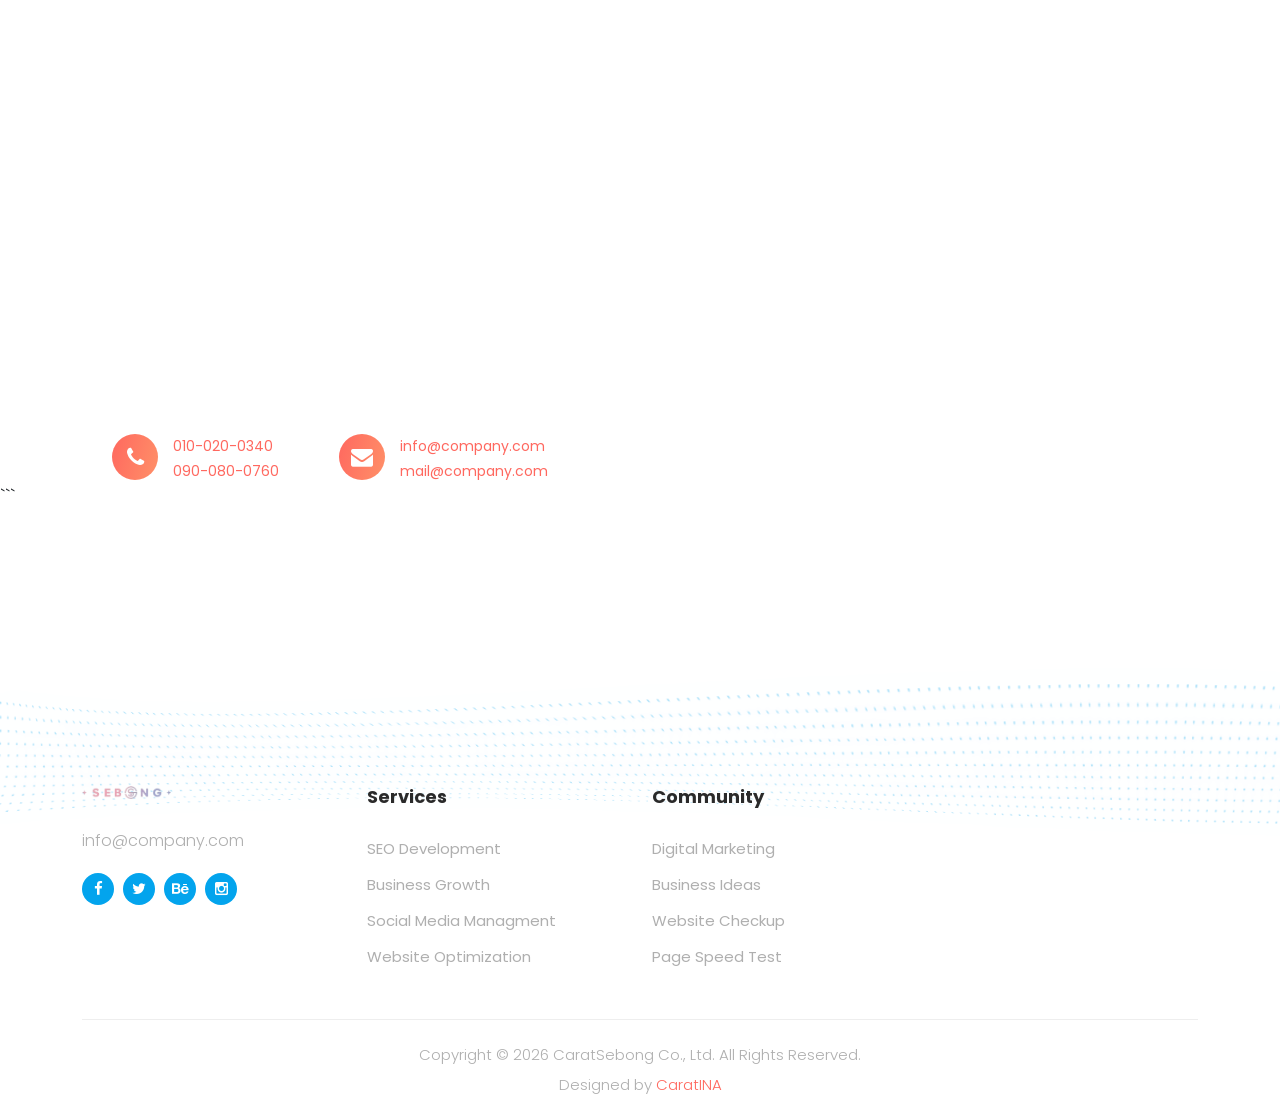
==== commit 3d38ad1f: "Update index.html" ====
--- a/index.html
+++ b/index.html
@@ -264,7 +264,7 @@
                       <img src="assets/images/service-icon-03.png" alt="">
                     </div>
                     <div class="count-digit">15-20 jt</div>
-                    <div class="count-title">Perkiraan total penggemar di seluruh dunia.</div>
+                    <div class="count-title">Perkiraan penggemar di seluruh dunia.</div>
                     <p>Kerja keras SEVENTEEN selama ini terbayarkan ditandai dengan banyaknya orang yang suka dengan karya-karya mereka.</p>
                   </div>
                 </div>
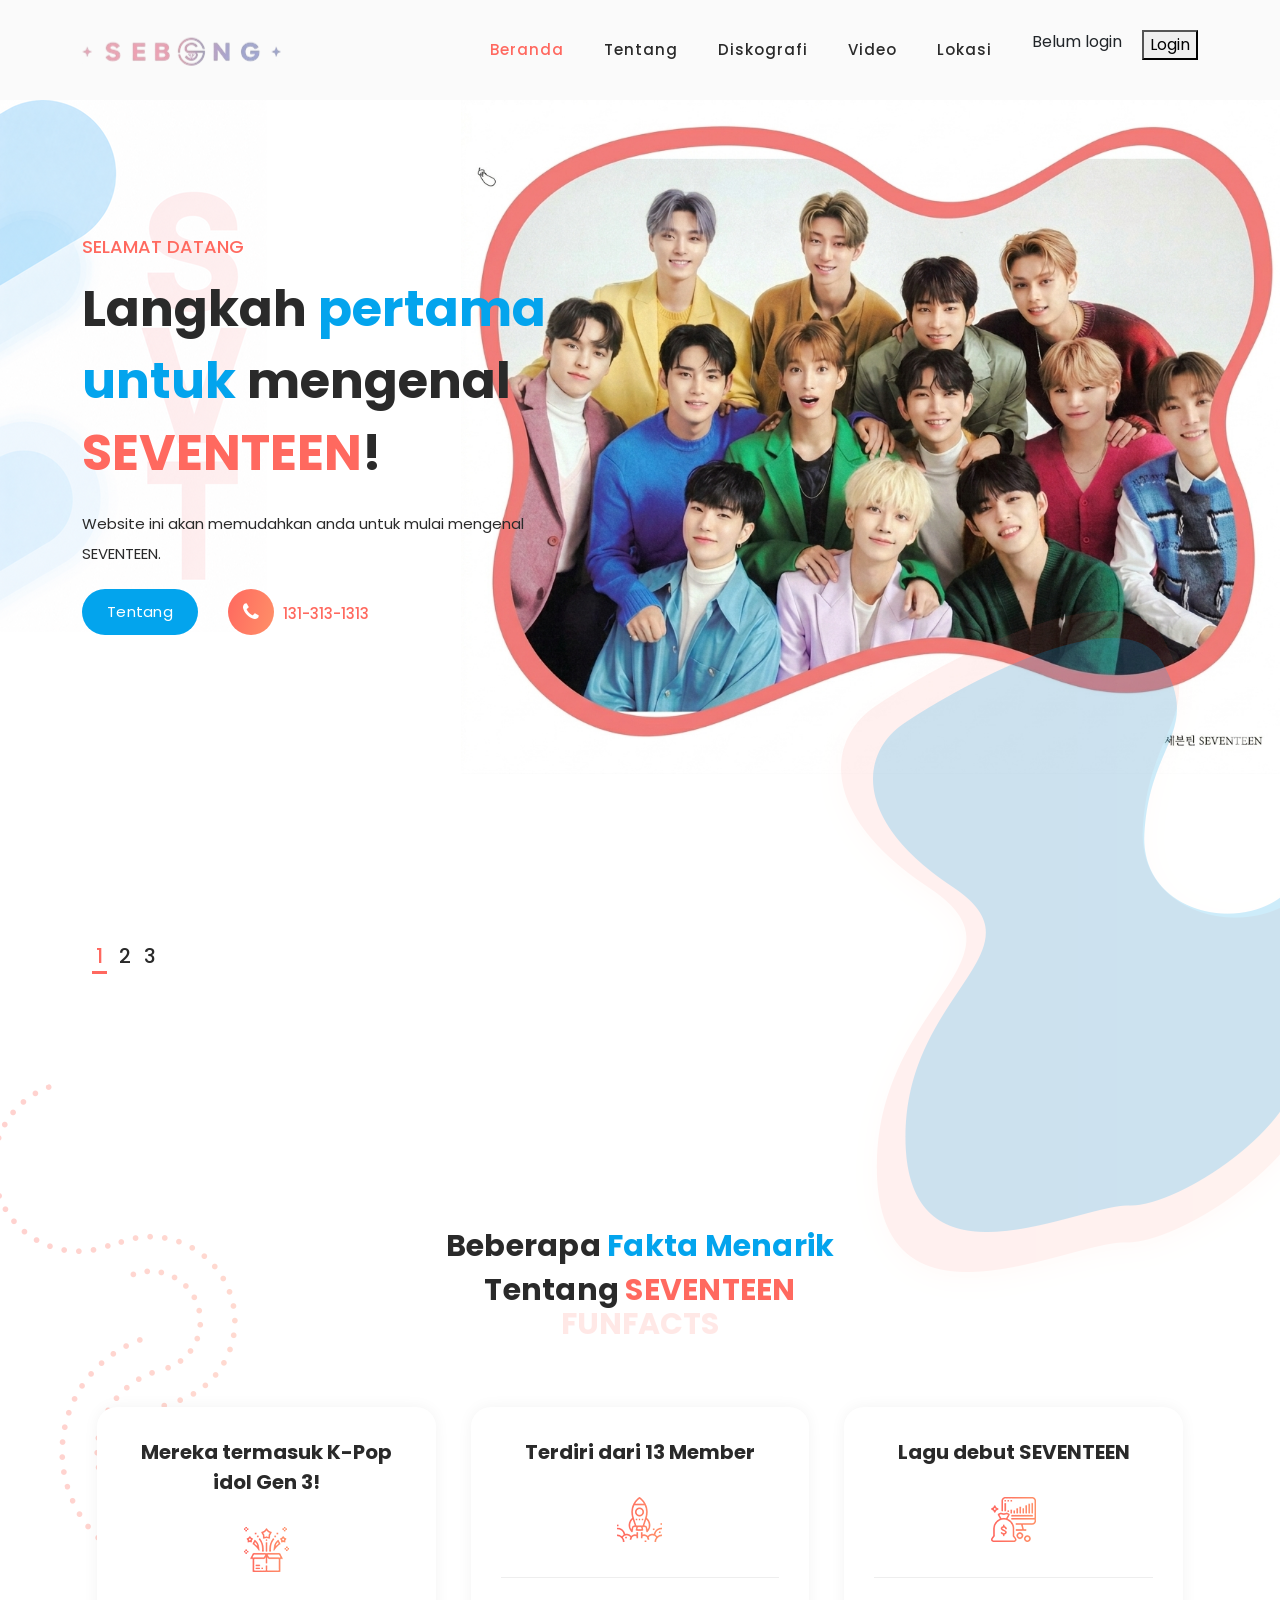
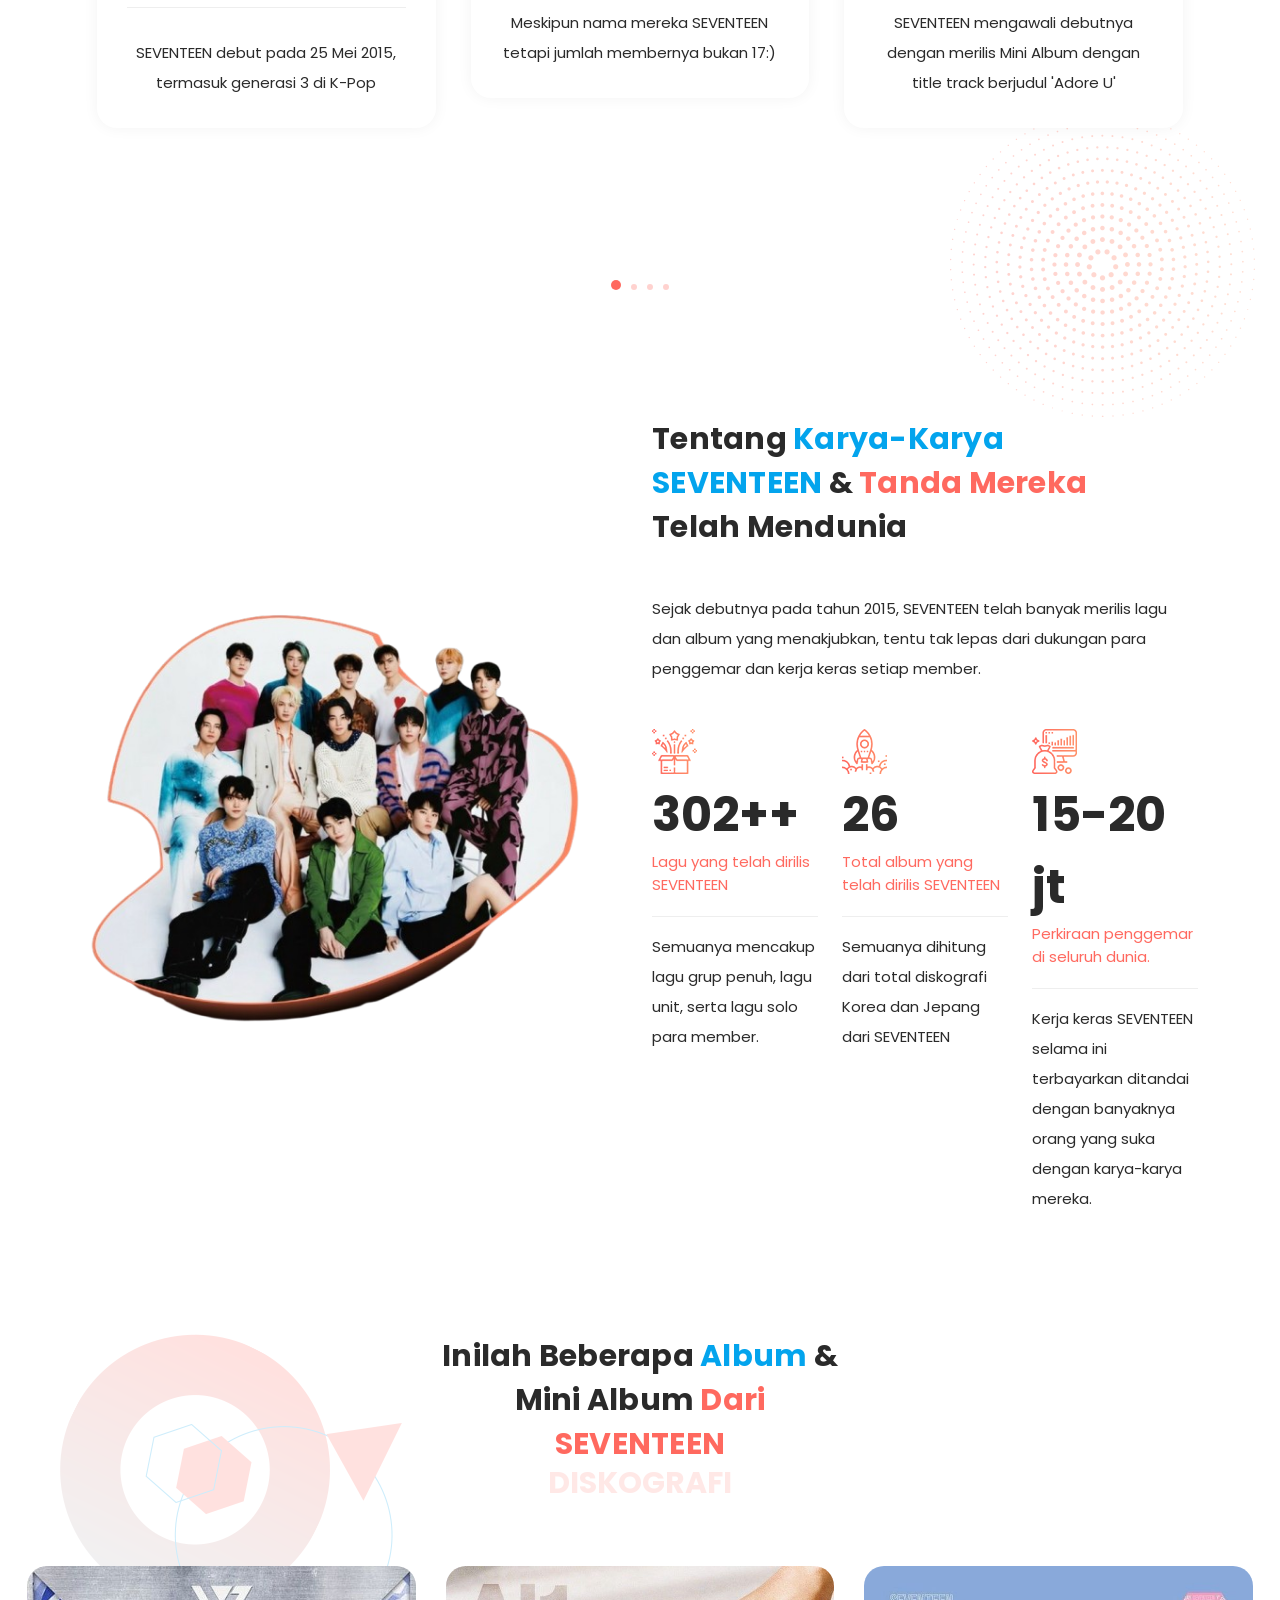
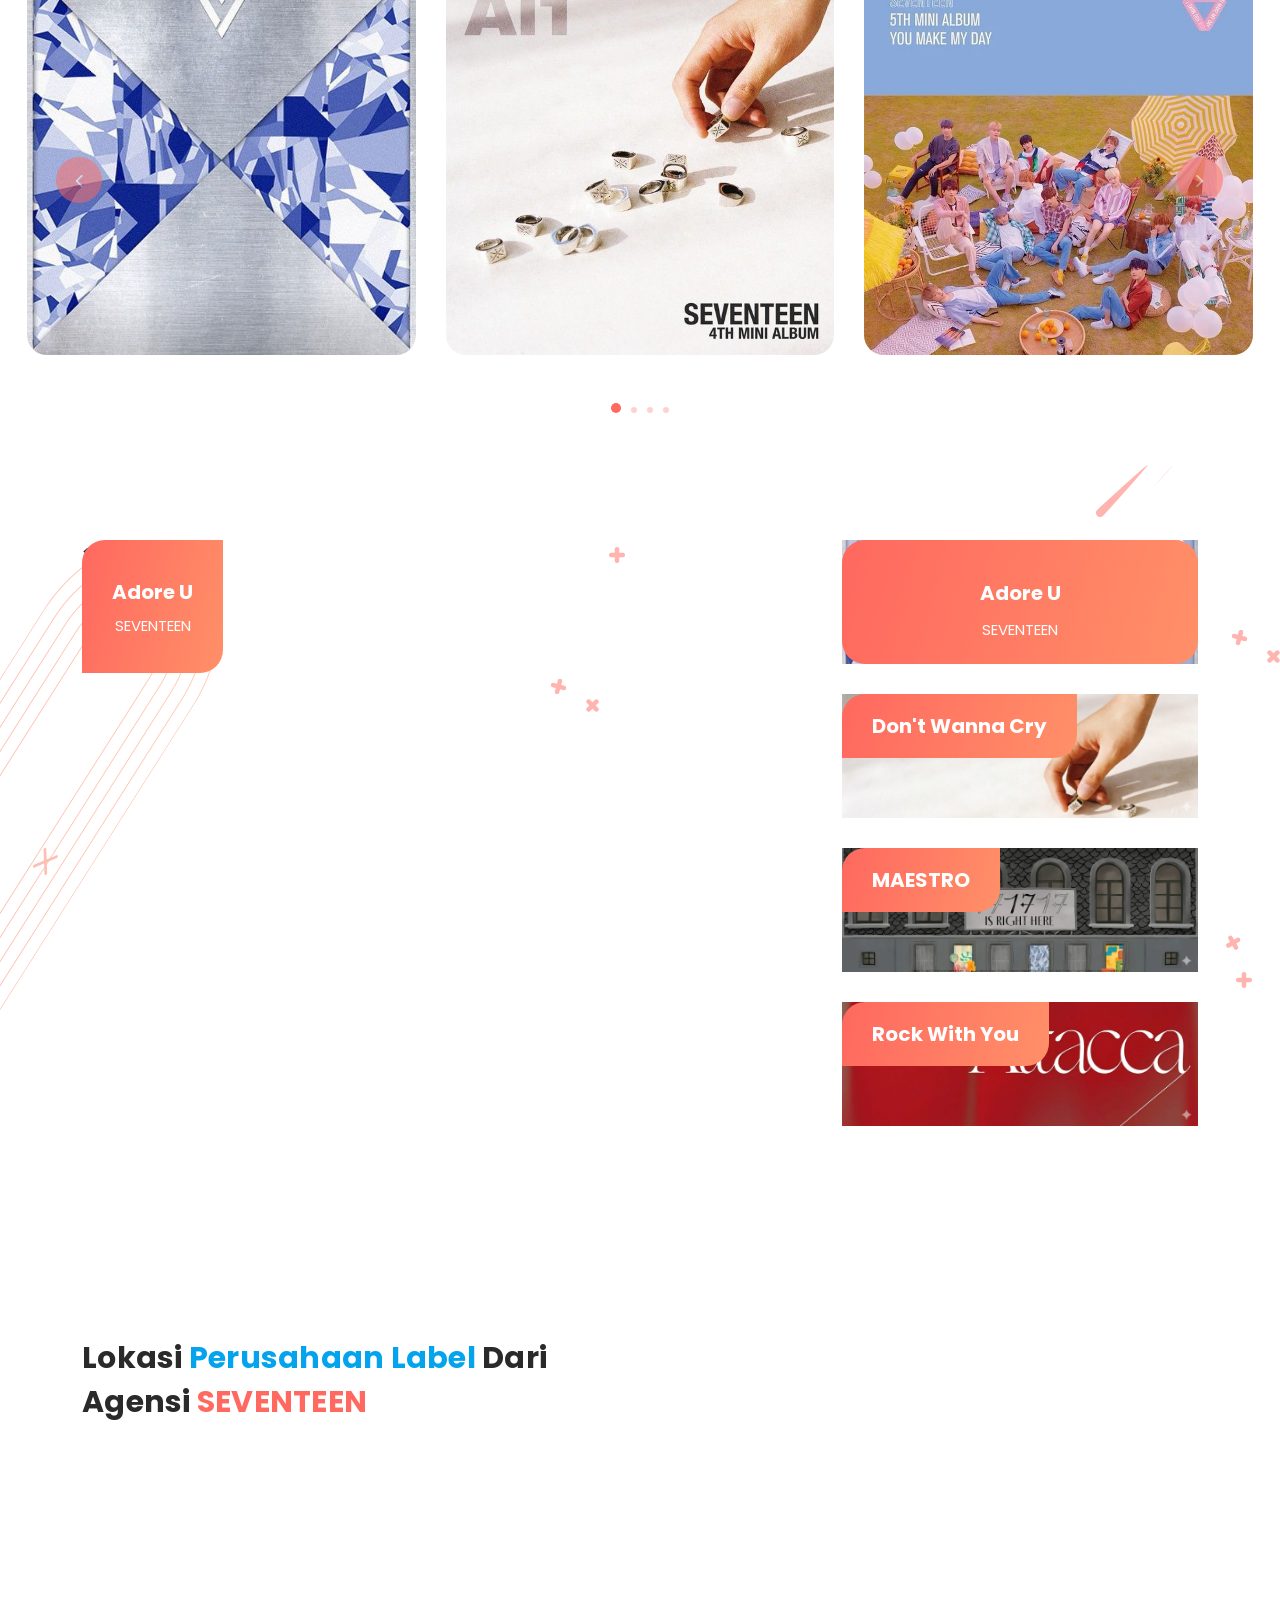
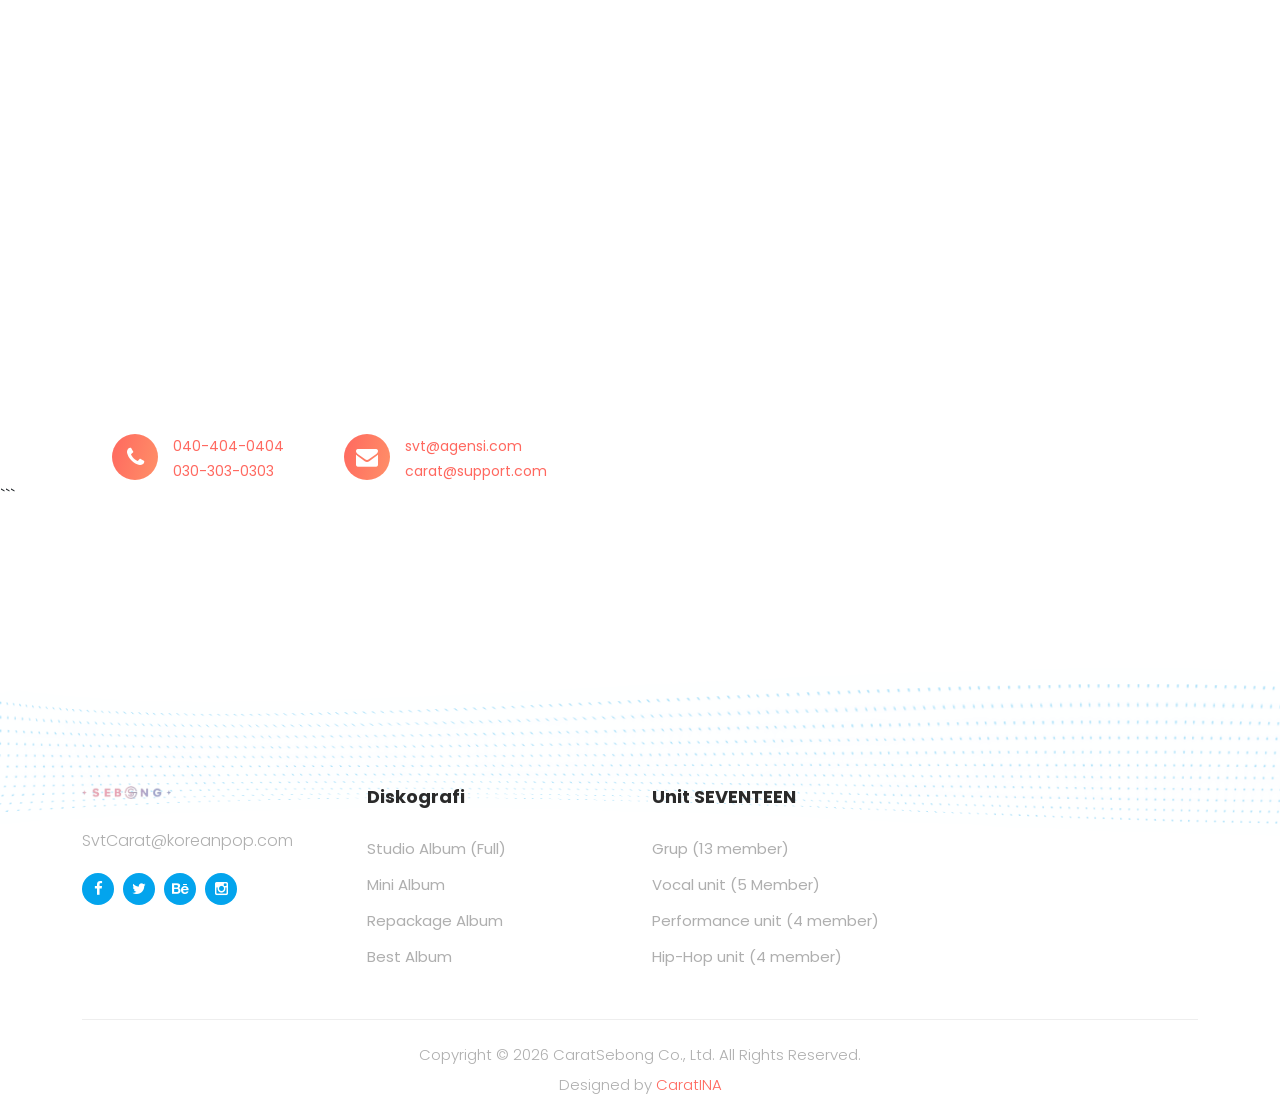
==== commit f09961e4: "Update index.html" ====
--- a/index.html
+++ b/index.html
@@ -97,7 +97,7 @@
                       <a href="#about">Tentang</a>
                     </div>
                     <div class="call-button">
-                      <a href="#"><i class="fa fa-phone"></i> 010-020-0340</a>
+                      <a href="#"><i class="fa fa-phone"></i> 131-313-1313</a>
                     </div>
                   </div>
                 </div>
@@ -110,7 +110,7 @@
                       <a href="#portfolio">Diskografi</a>
                     </div>
                     <div class="call-button">
-                      <a href="#"><i class="fa fa-phone"></i> 090-080-0760</a>
+                      <a href="#"><i class="fa fa-phone"></i> 171-717-1717</a>
                     </div>
                   </div>
                 </div>
@@ -123,7 +123,7 @@
                       <a href="#video">Watch Videos</a>
                     </div>
                     <div class="call-button">
-                      <a href="#"><i class="fa fa-phone"></i> 050-040-0320</a>
+                      <a href="#"><i class="fa fa-phone"></i> 030-303-0303</a>
                     </div>
                   </div>
                 </div>
@@ -225,7 +225,7 @@
       <div class="row">
         <div class="col-lg-6 align-self-center">
           <div class="left-image">
-            <img src="assets/images/about-left-image.png" alt="Two Girls working together">
+            <img src="assets/images/228223-removebg-preview.png" alt="Two Girls working together">
           </div>
         </div>
         <div class="col-lg-6">
@@ -560,8 +560,8 @@
           </iframe>
 
           <div class="info" style="margin-top: 20px;">
-            <span><i class="fa fa-phone"></i> <a href="#">010-020-0340<br>090-080-0760</a></span>
-            <span><i class="fa fa-envelope"></i> <a href="#">info@company.com<br>mail@company.com</a></span>
+            <span><i class="fa fa-phone"></i> <a href="#">040-404-0404<br>030-303-0303</a></span>
+            <span><i class="fa fa-envelope"></i> <a href="#">svt@agensi.com<br>carat@support.com</a></span>
           </div>
         </div> </div> </div> </div> </div> ```
 
@@ -585,7 +585,7 @@
             <div class="logo">
               <a href="#"><img src="assets/images/ad2_removalai_preview.png" alt="Onix Digital TemplateMo"></a>
             </div>
-            <a href="#">info@company.com</a>
+            <a href="#">SvtCarat@koreanpop.com</a>
             <ul>
               <li><a href="#"><i class="fa fa-facebook"></i></a></li>
               <li><a href="#"><i class="fa fa-twitter"></i></a></li>
@@ -596,23 +596,23 @@
         </div>
         <div class="col-lg-3">
           <div class="services footer-item">
-            <h4>Services</h4>
+            <h4>Diskografi</h4>
             <ul>
-              <li><a href="#">SEO Development</a></li>
-              <li><a href="#">Business Growth</a></li>
-              <li><a href="#">Social Media Managment</a></li>
-              <li><a href="#">Website Optimization</a></li>
+              <li><a href="#">Studio Album (Full)</a></li>
+              <li><a href="#">Mini Album</a></li>
+              <li><a href="#">Repackage Album</a></li>
+              <li><a href="#">Best Album</a></li>
             </ul>
           </div>
         </div>
         <div class="col-lg-3">
           <div class="community footer-item">
-            <h4>Community</h4>
+            <h4>Unit SEVENTEEN</h4>
             <ul>
-              <li><a href="#">Digital Marketing</a></li>
-              <li><a href="#">Business Ideas</a></li>
-              <li><a href="#">Website Checkup</a></li>
-              <li><a href="#">Page Speed Test</a></li>
+              <li><a href="#">Grup (13 member)</a></li>
+              <li><a href="#">Vocal unit (5 Member)</a></li>
+              <li><a href="#">Performance  unit (4 member)</a></li>
+              <li><a href="#">Hip-Hop unit (4 member)</a></li>
             </ul>
           </div>
         </div>
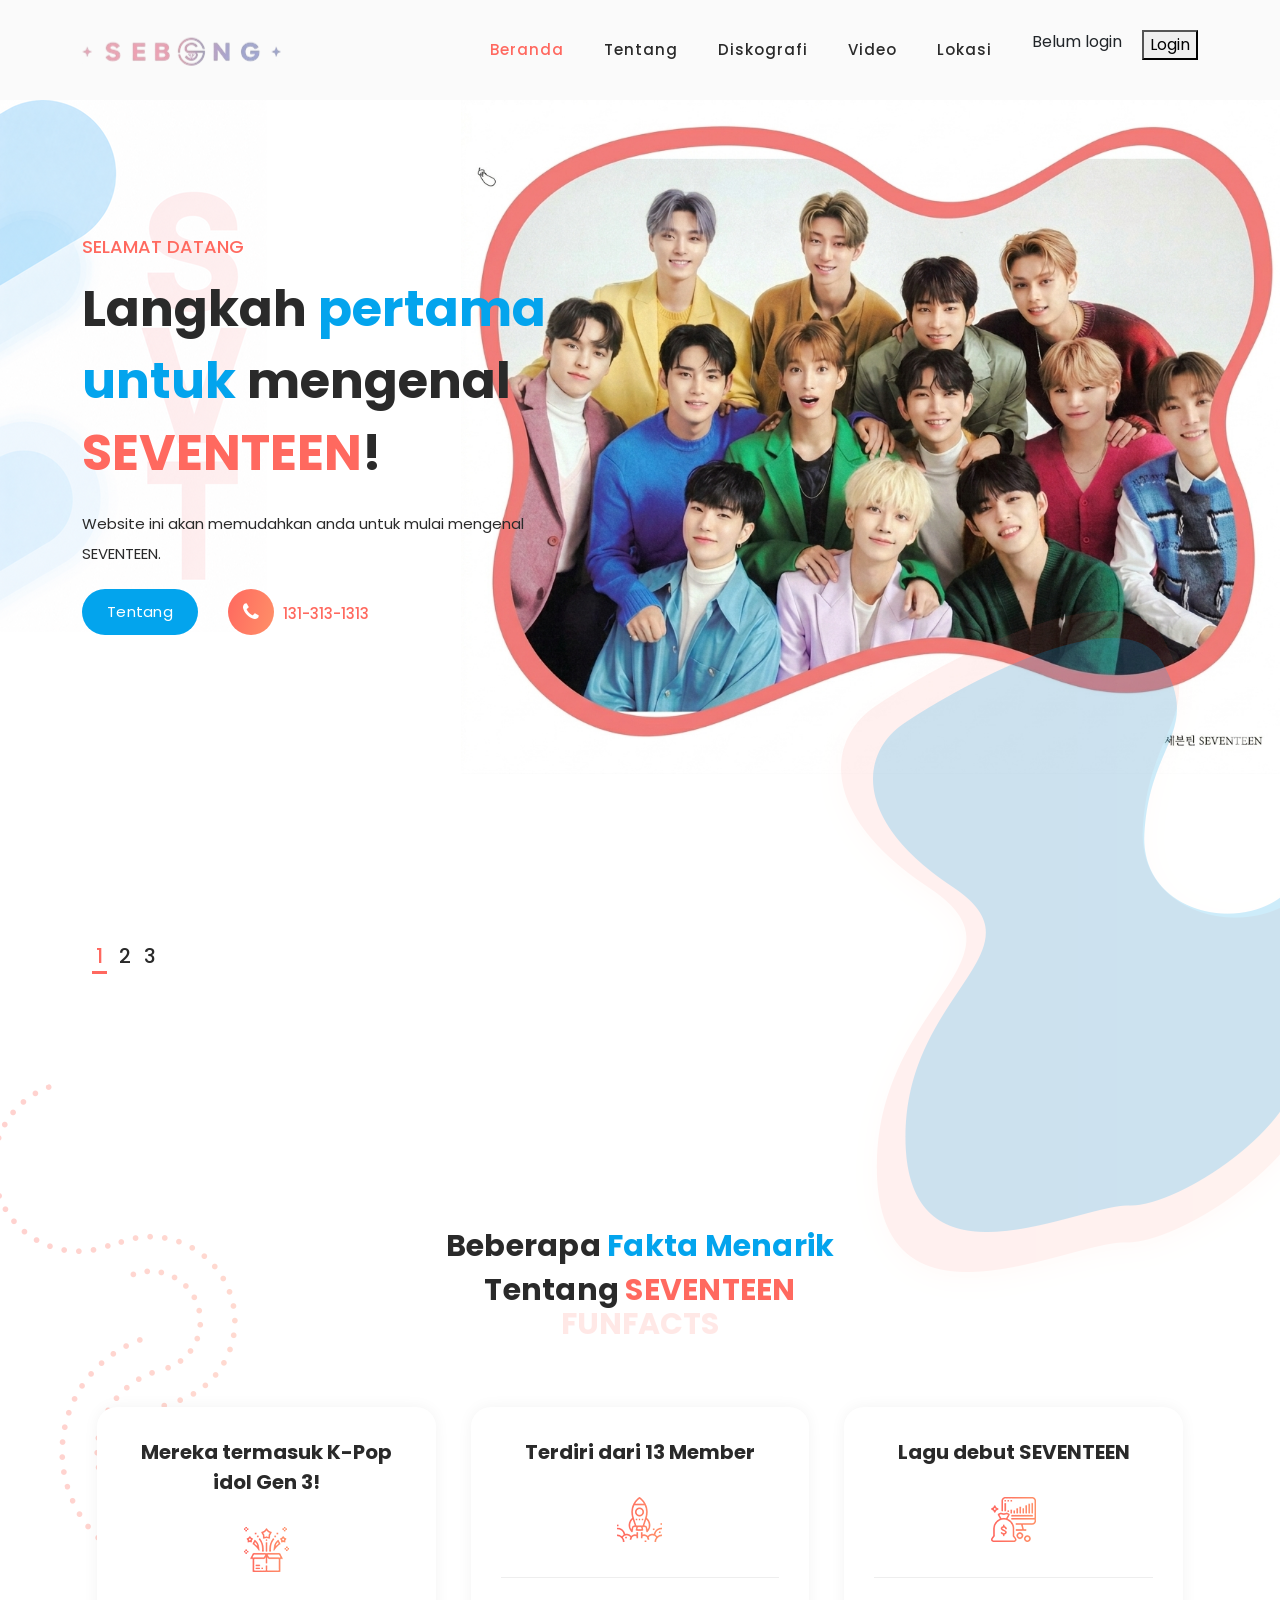
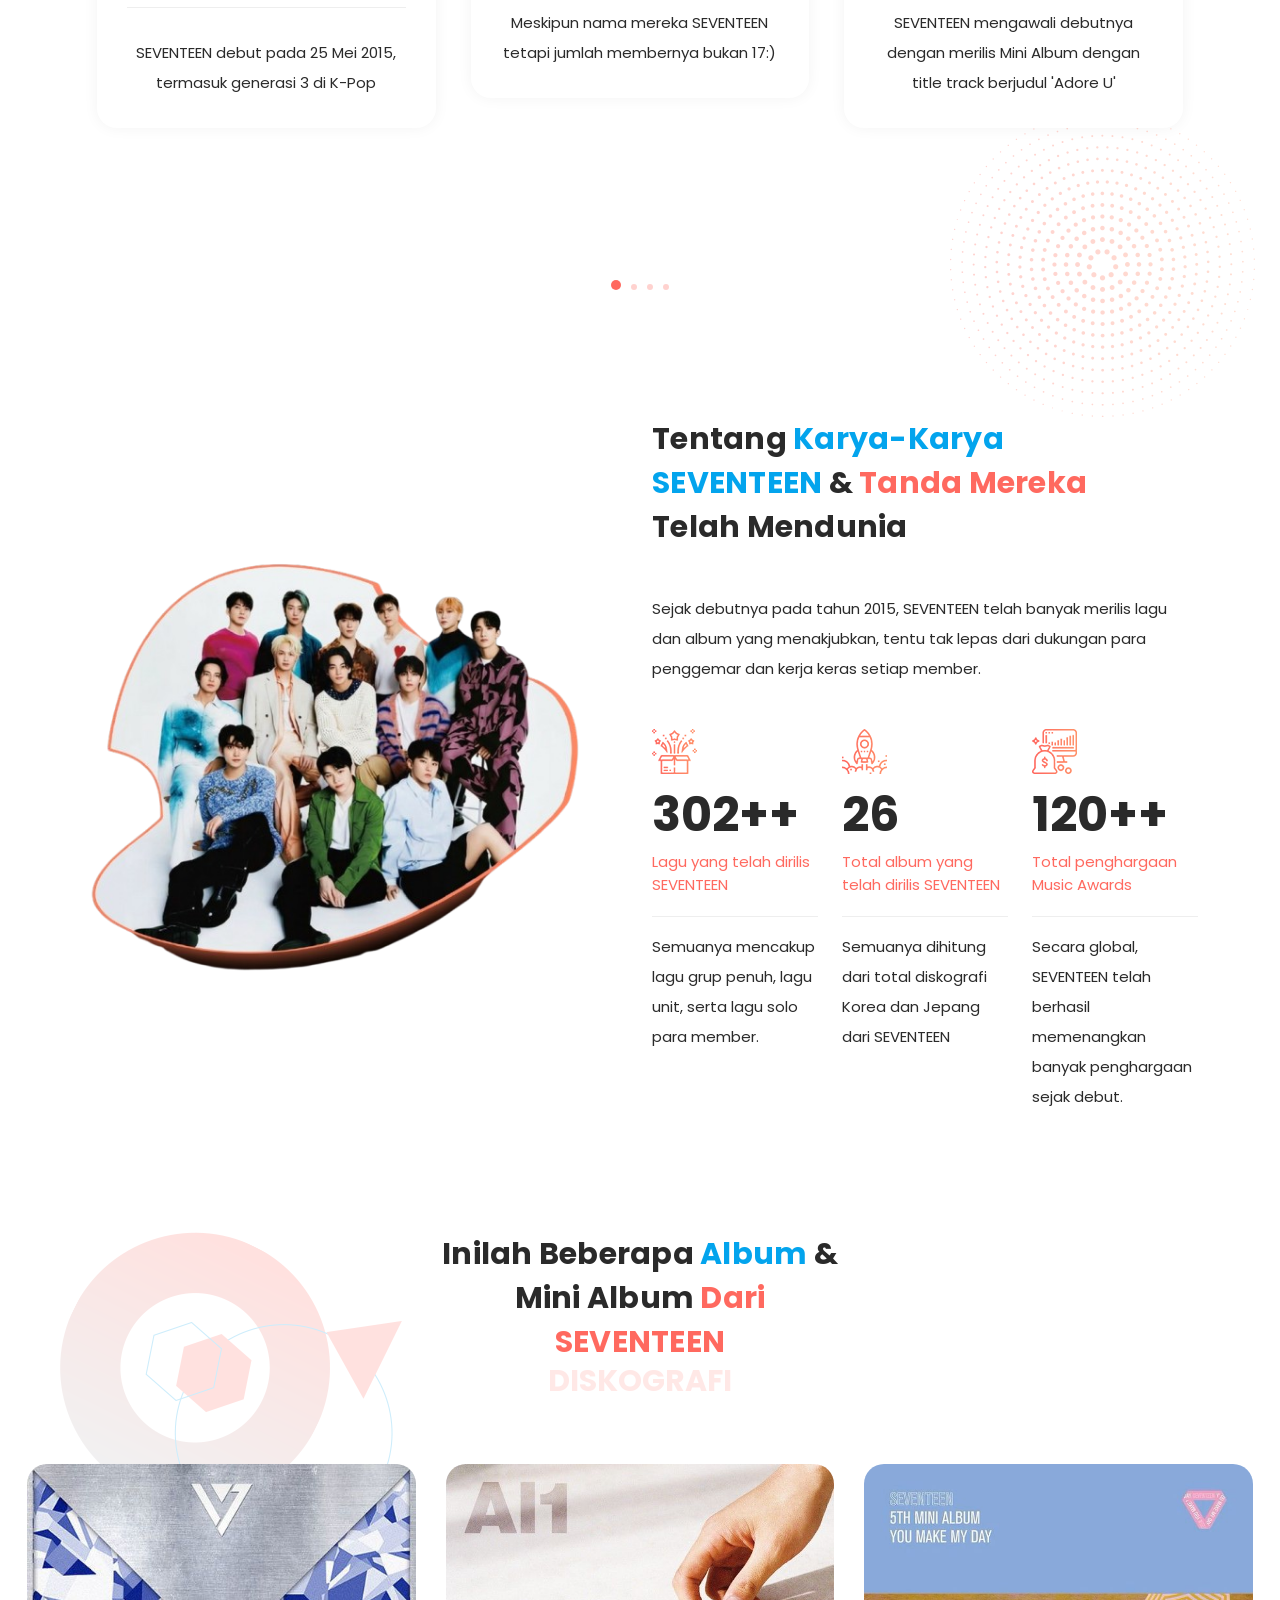
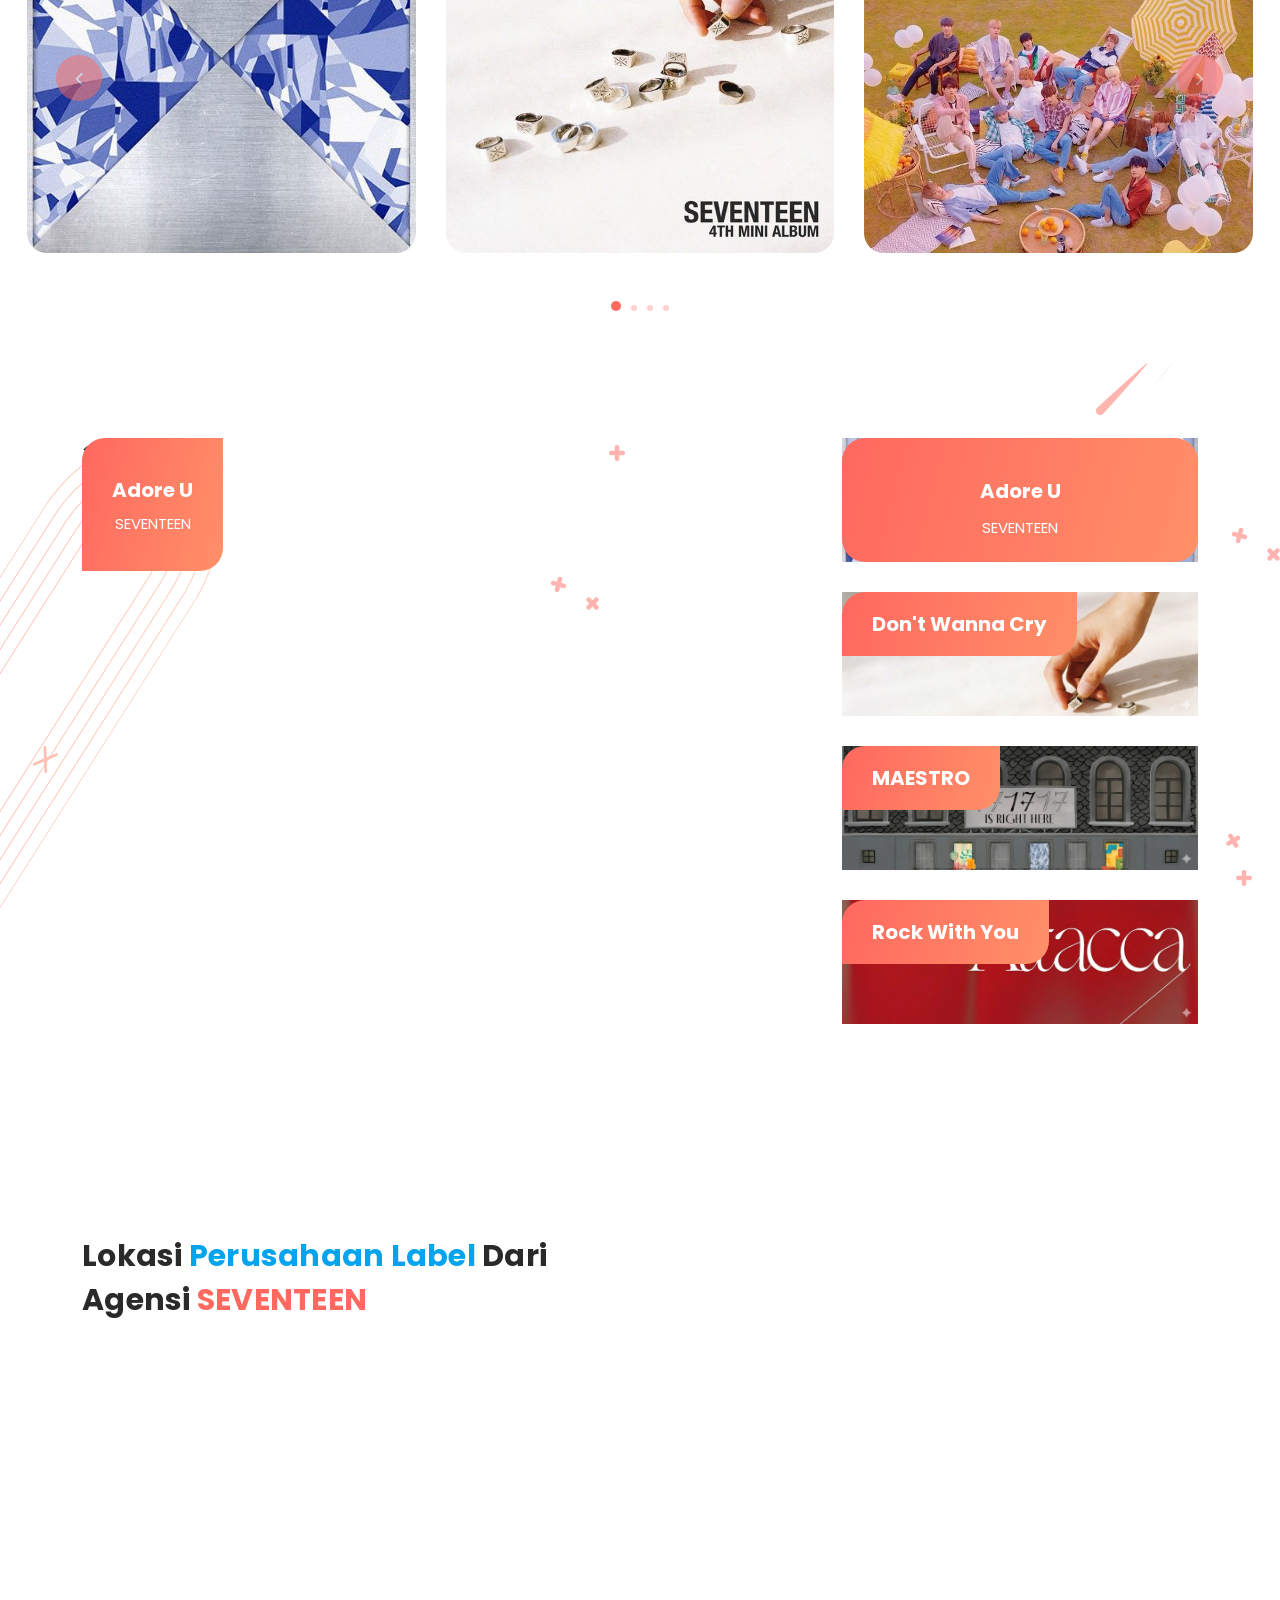
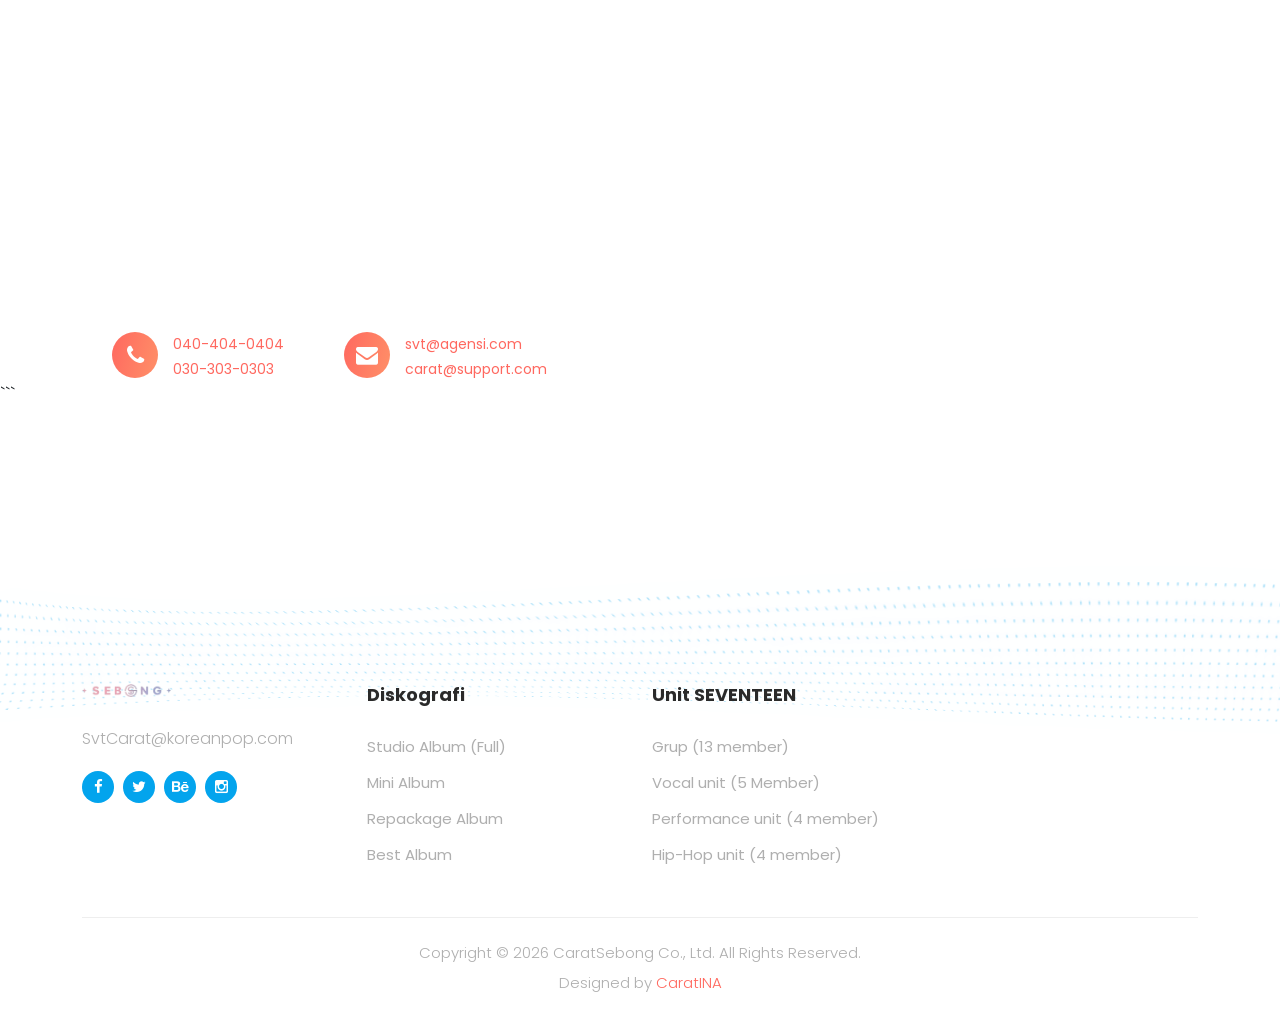
==== commit 858deed0: "Update index.html" ====
--- a/index.html
+++ b/index.html
@@ -263,9 +263,9 @@
                     <div class="icon">
                       <img src="assets/images/service-icon-03.png" alt="">
                     </div>
-                    <div class="count-digit">15-20 jt</div>
-                    <div class="count-title">Perkiraan penggemar di seluruh dunia.</div>
-                    <p>Kerja keras SEVENTEEN selama ini terbayarkan ditandai dengan banyaknya orang yang suka dengan karya-karya mereka.</p>
+                    <div class="count-digit">120++</div>
+                    <div class="count-title">Total penghargaan Music Awards</div>
+                    <p>Secara global, SEVENTEEN telah berhasil memenangkan banyak penghargaan sejak debut.</p>
                   </div>
                 </div>
               </div>
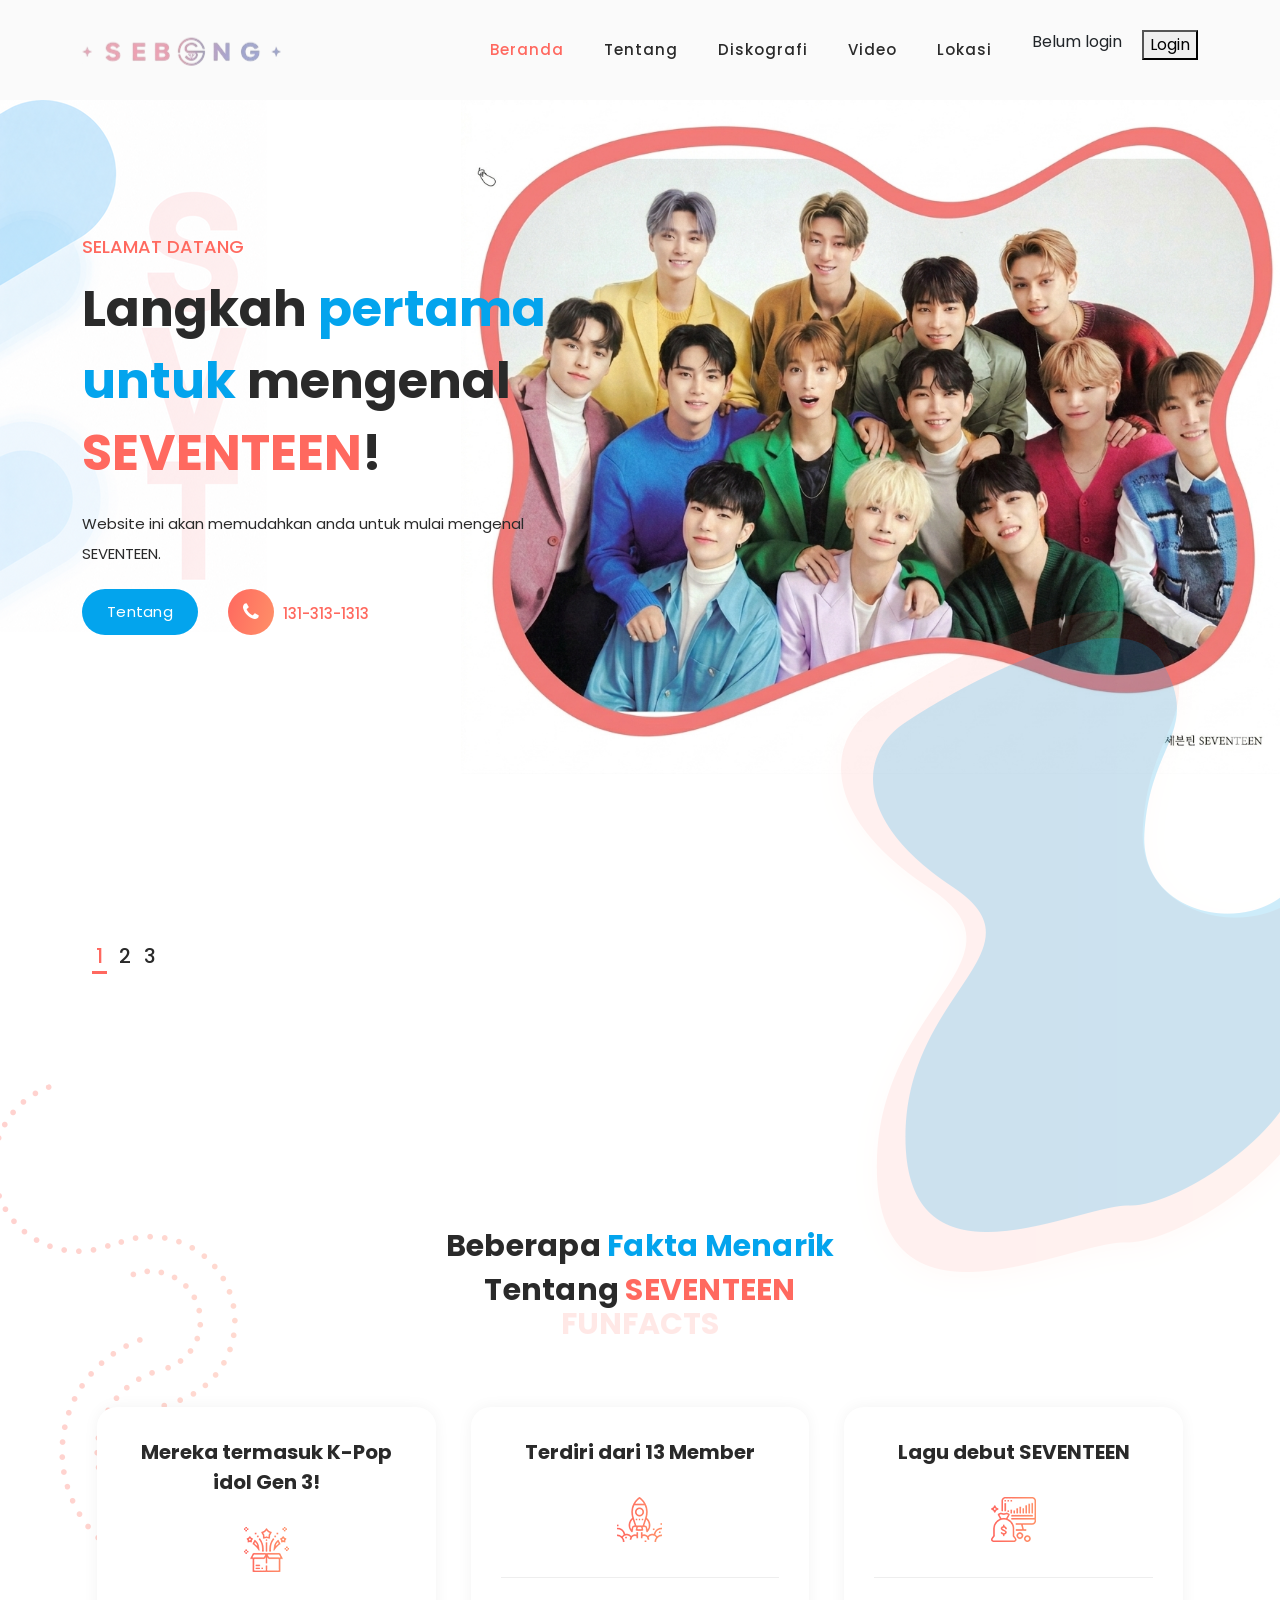
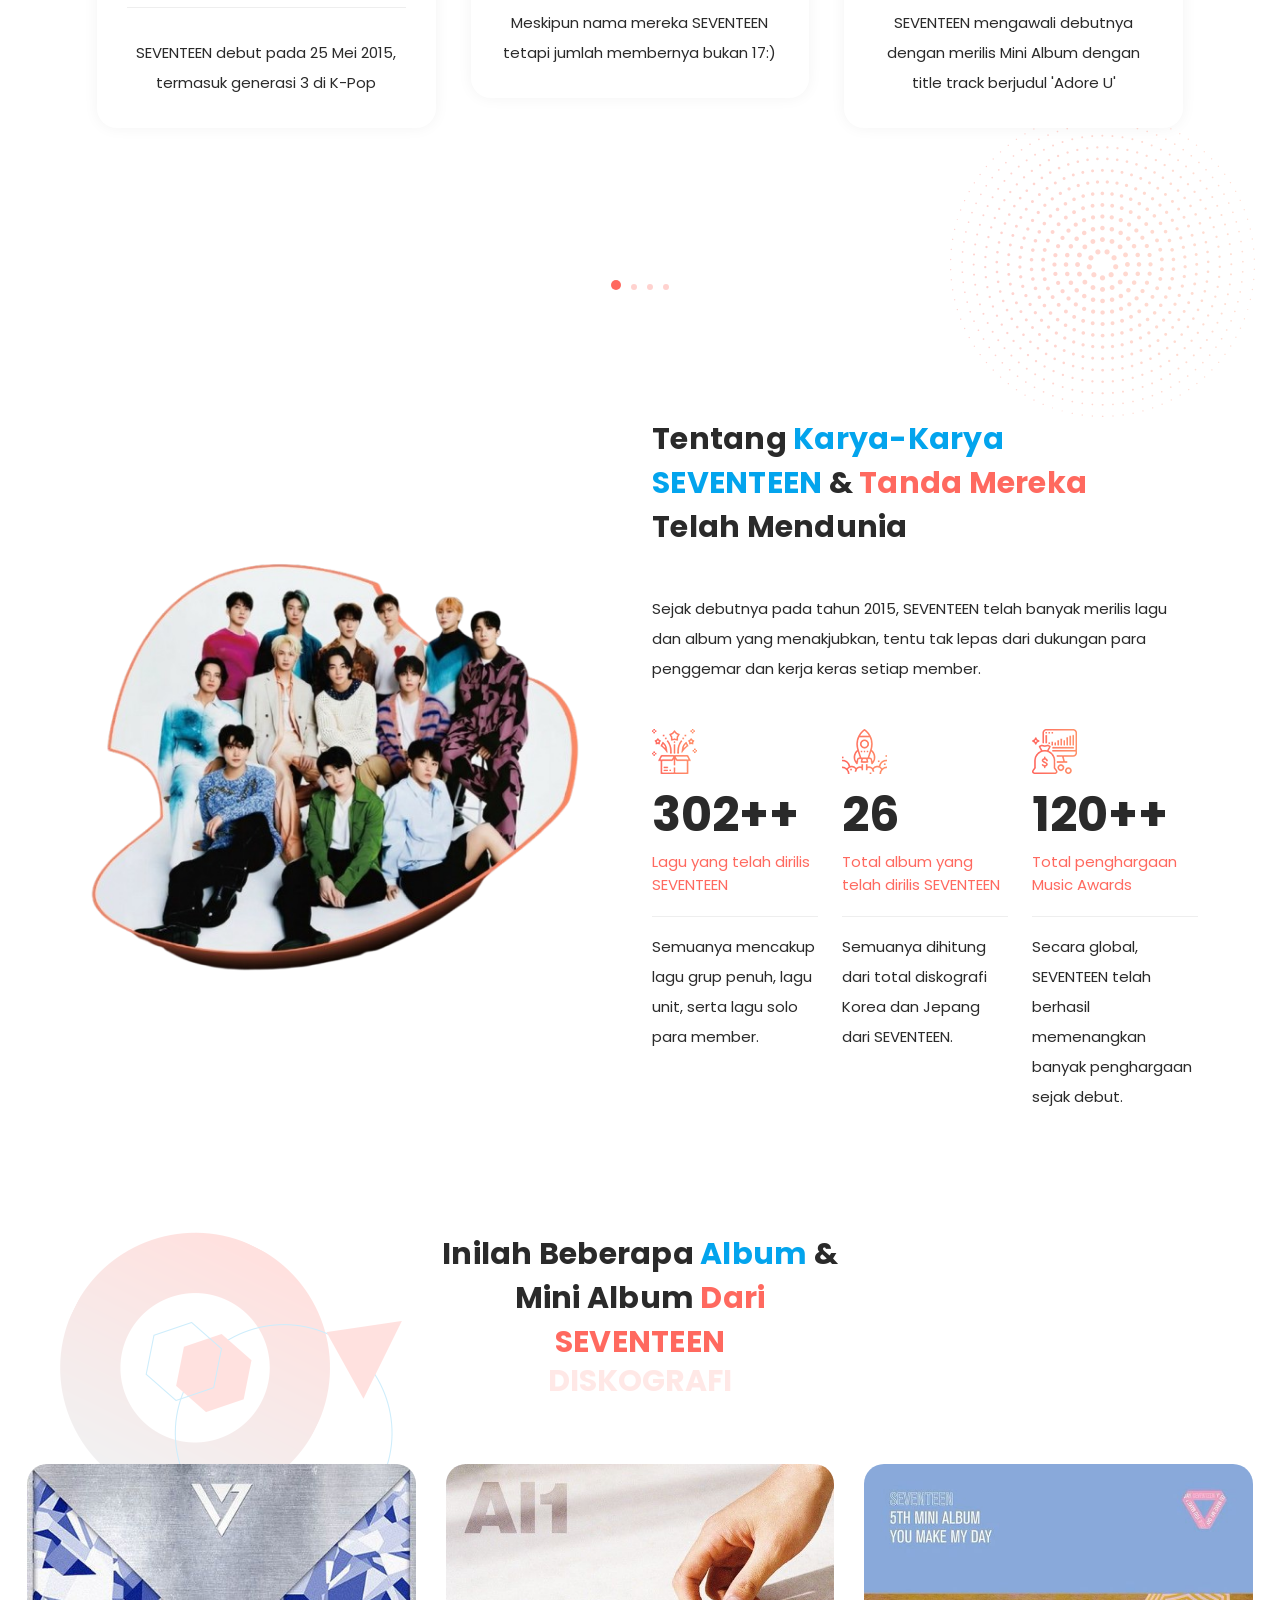
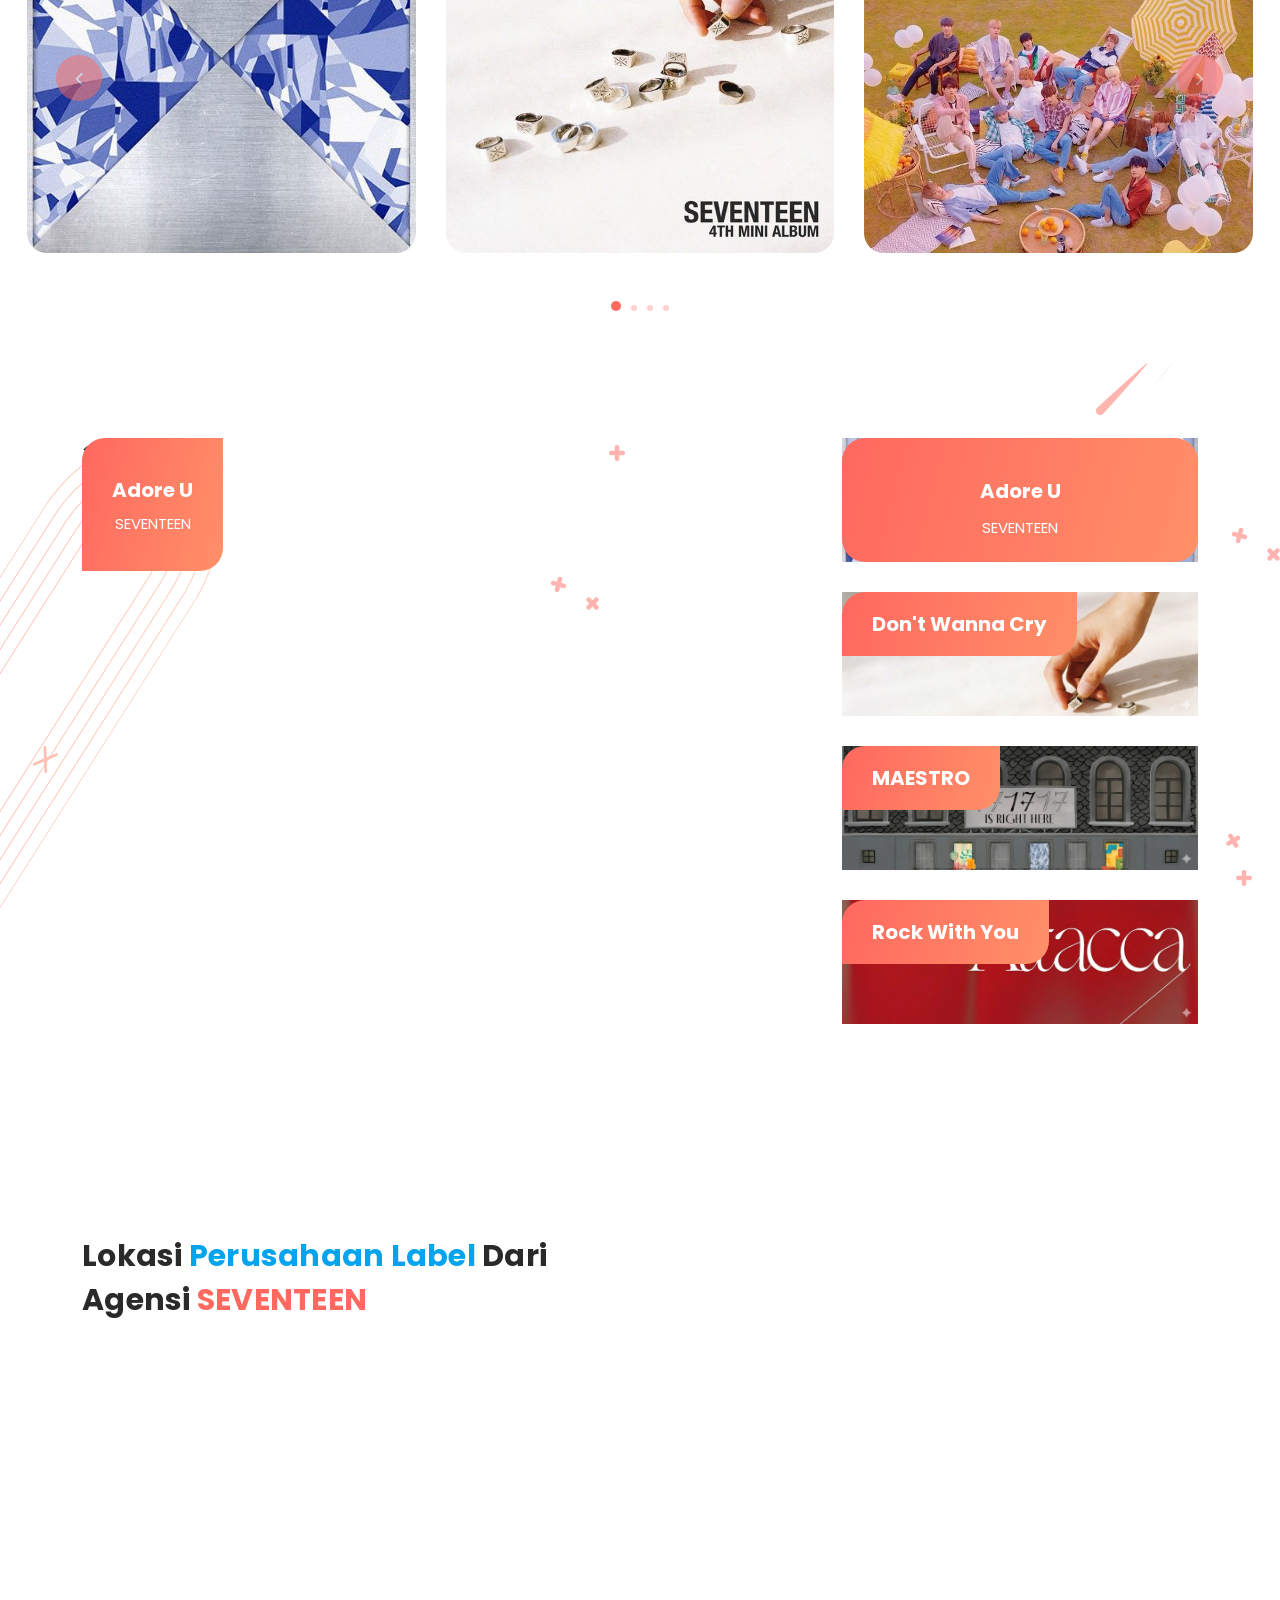
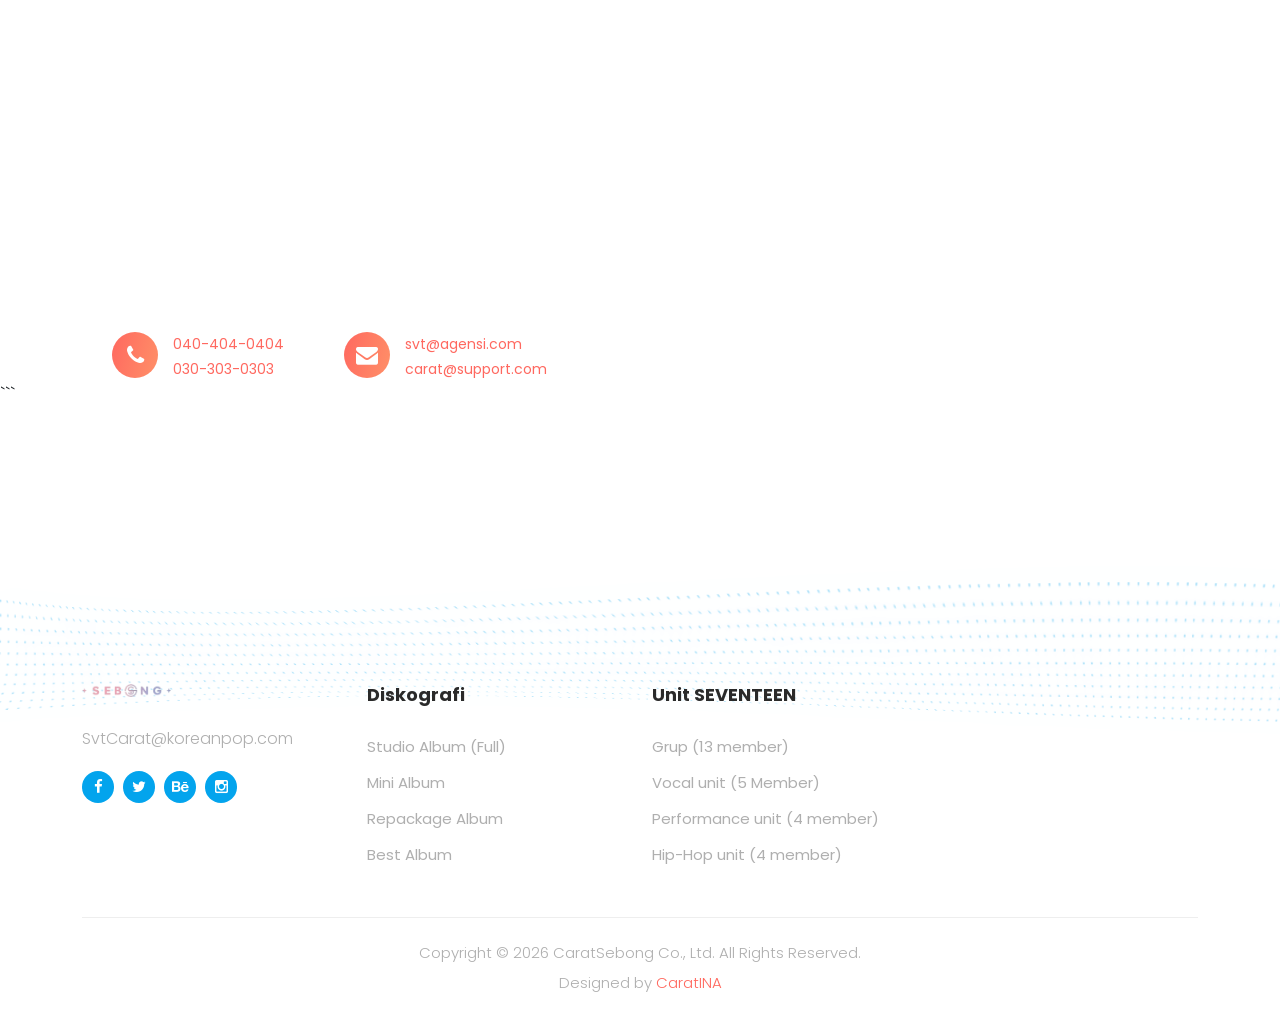
==== commit fe097d5f: "Update index.html" ====
--- a/index.html
+++ b/index.html
@@ -253,7 +253,7 @@
                     </div>
                     <div class="count-digit">26</div>
                     <div class="count-title">Total album yang telah dirilis SEVENTEEN</div>
-                    <p>Semuanya dihitung dari total diskografi Korea dan Jepang dari SEVENTEEN</p>
+                    <p>Semuanya dihitung dari total diskografi Korea dan Jepang dari SEVENTEEN.</p>
                   </div>
                 </div>
               </div>
